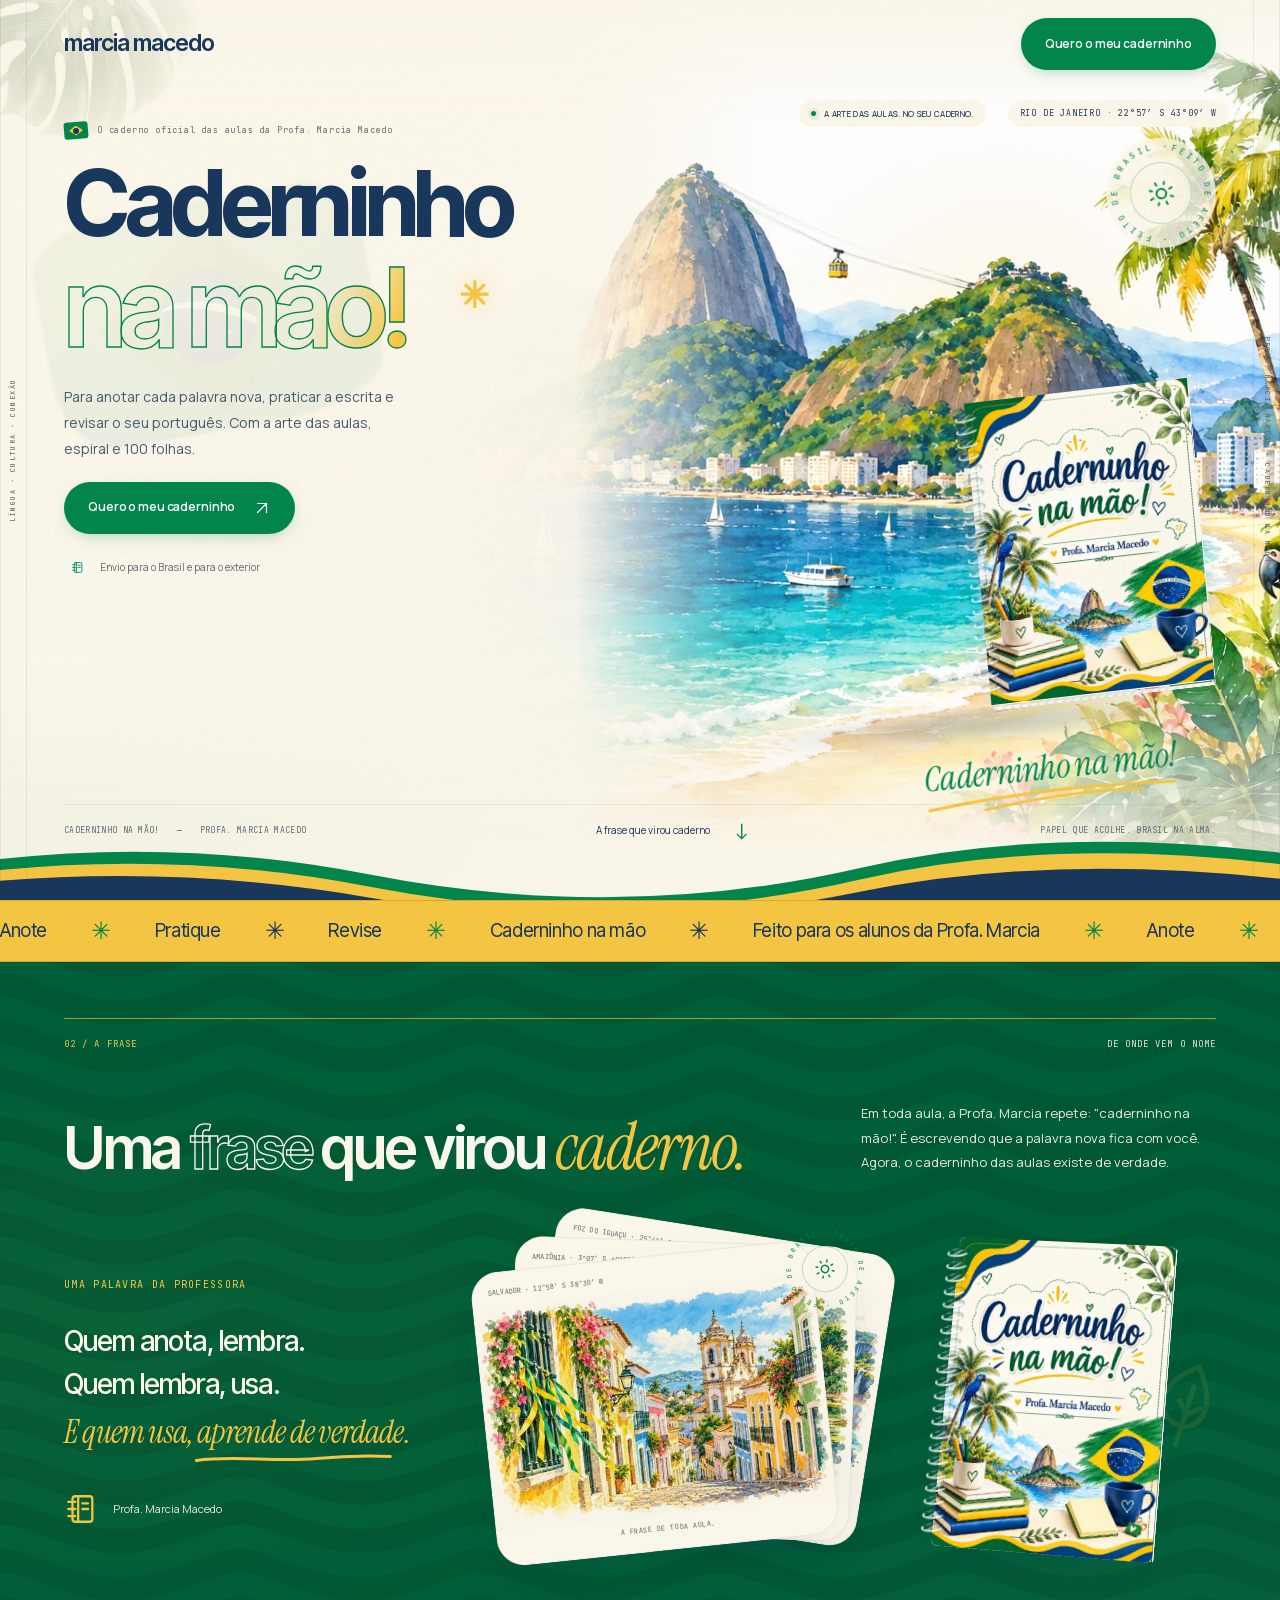
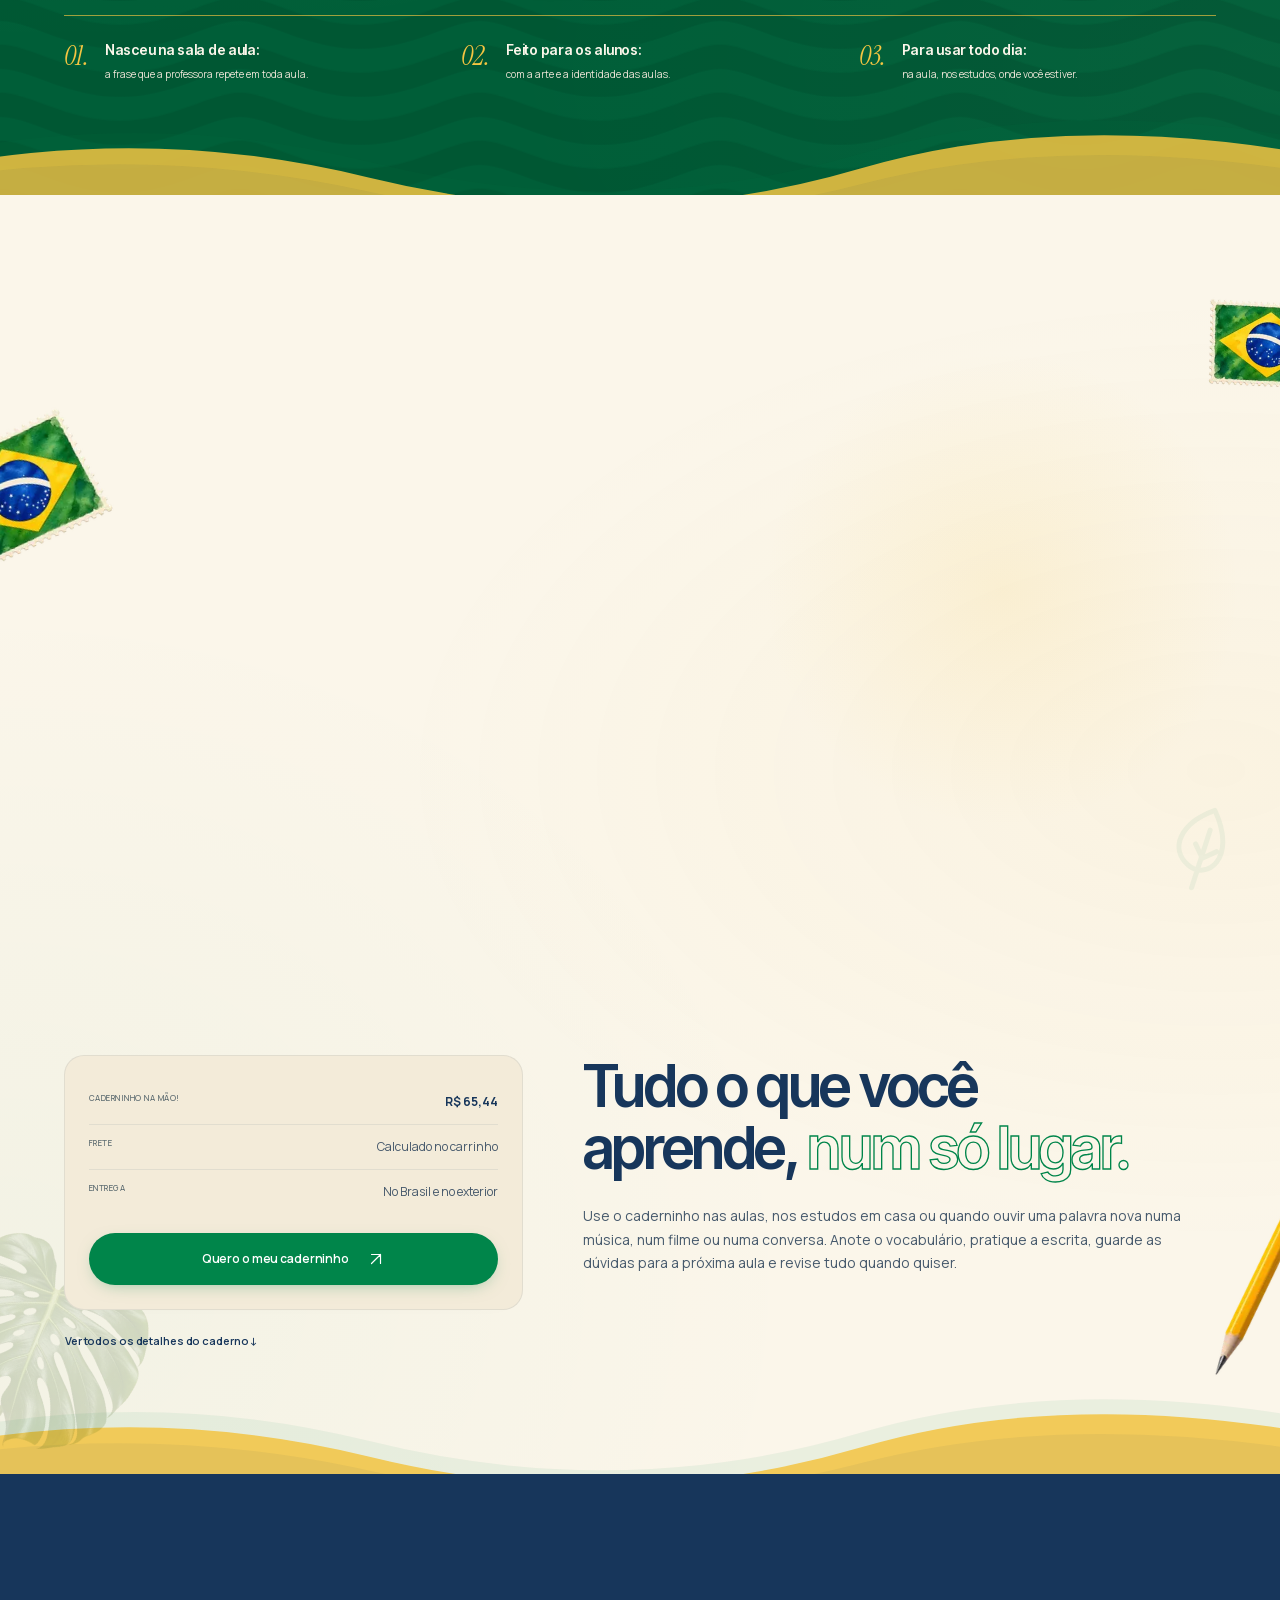
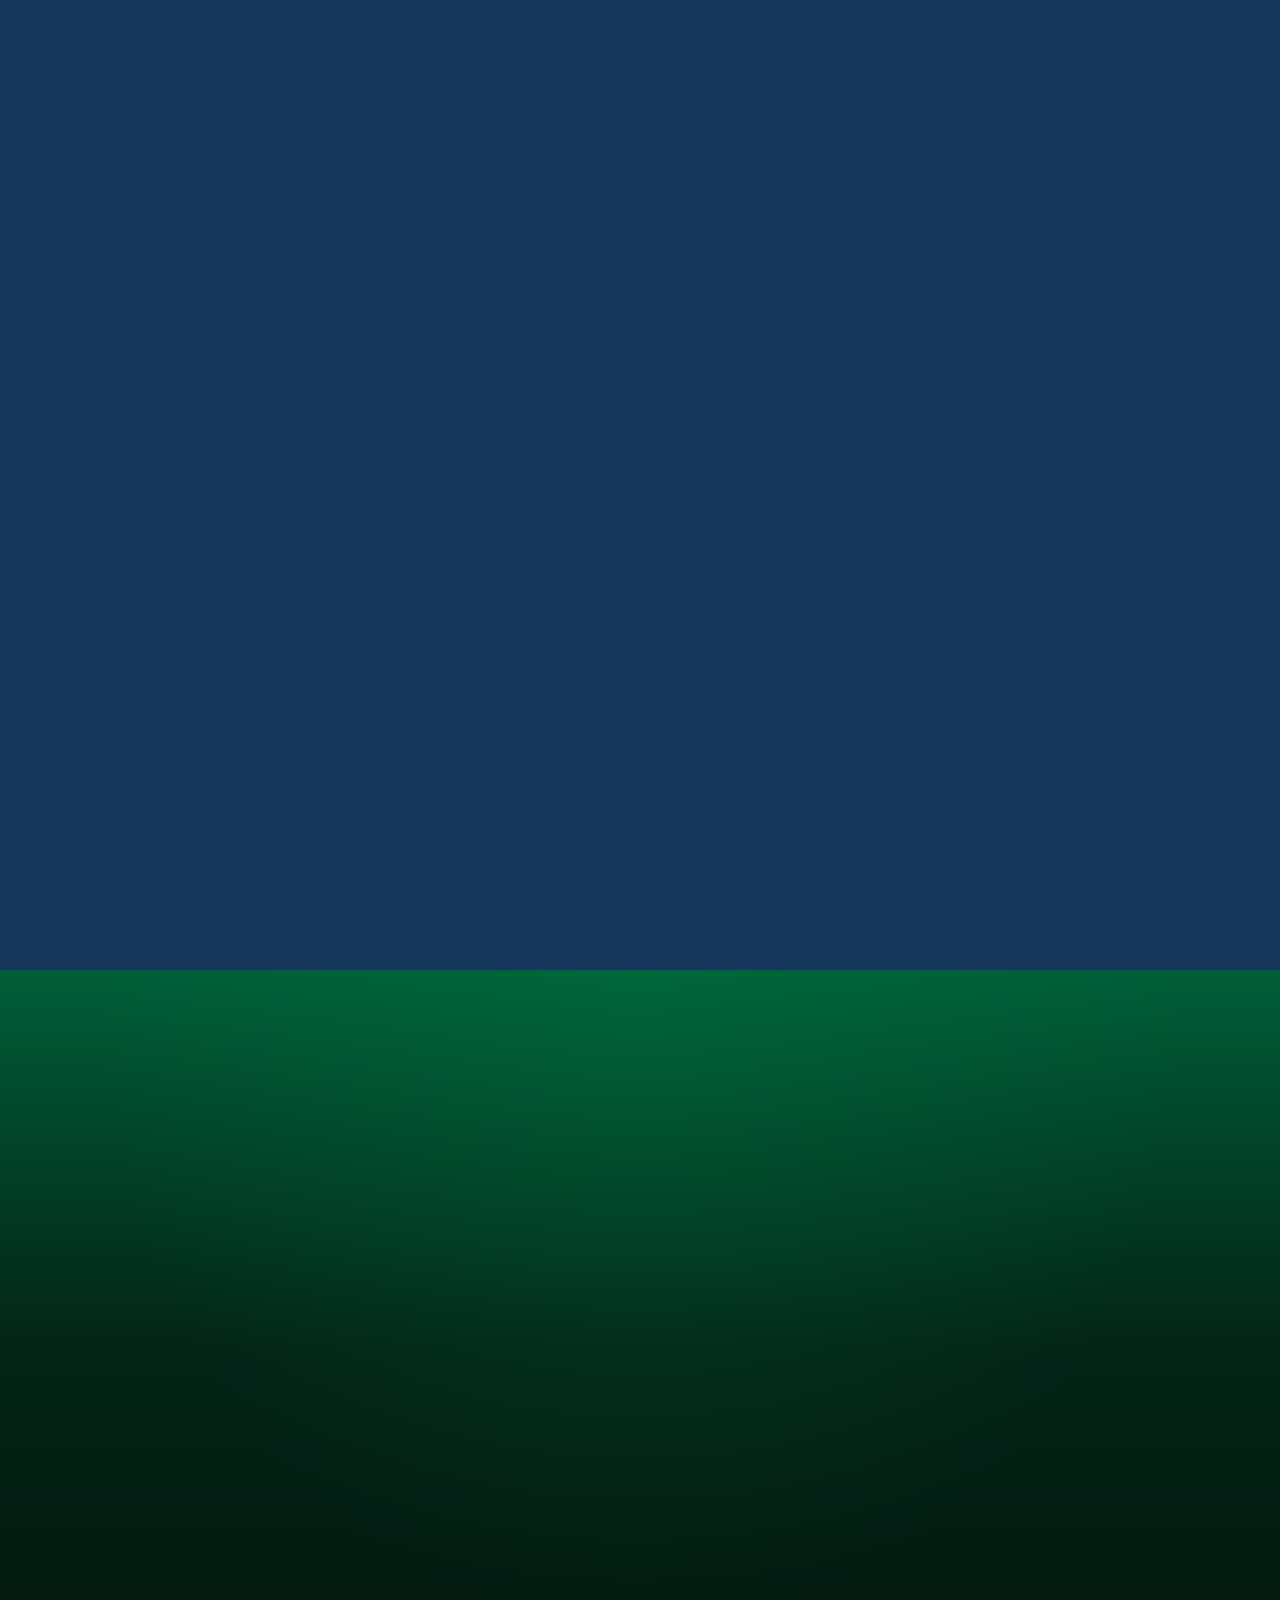
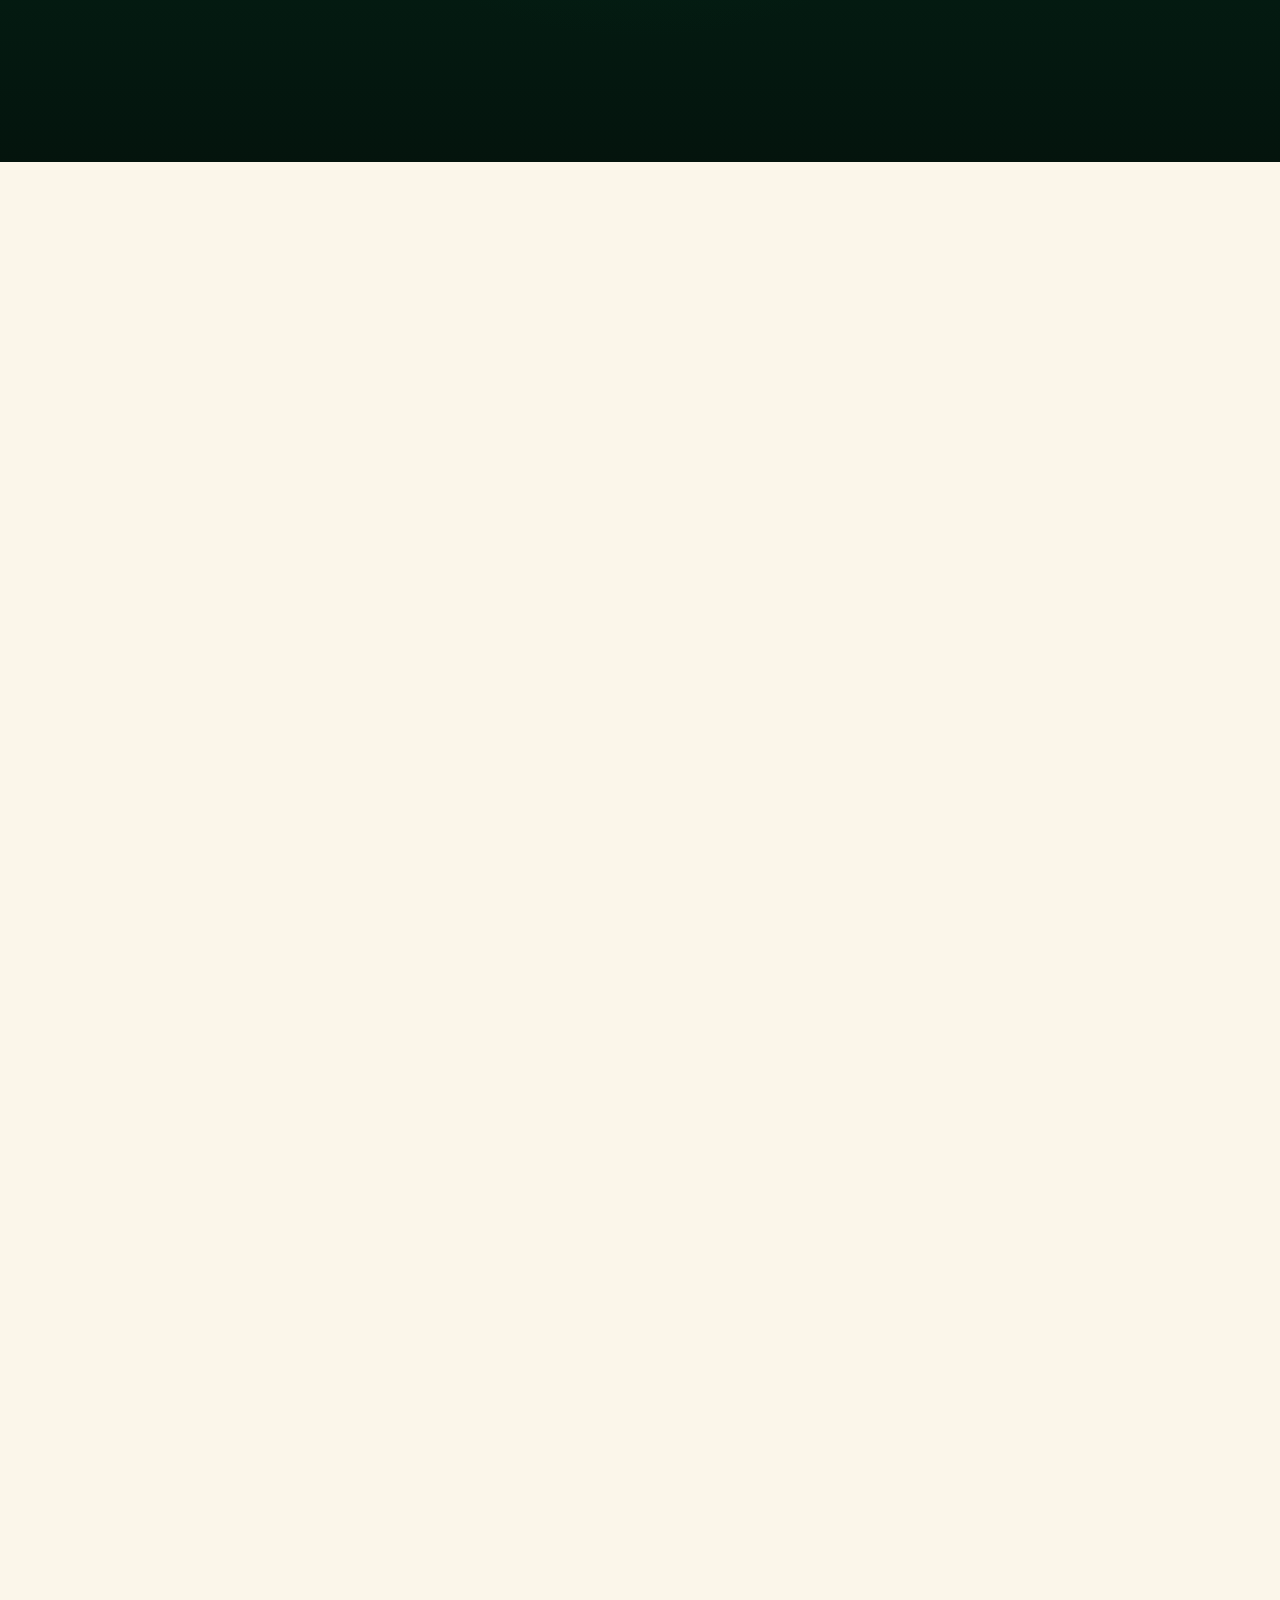
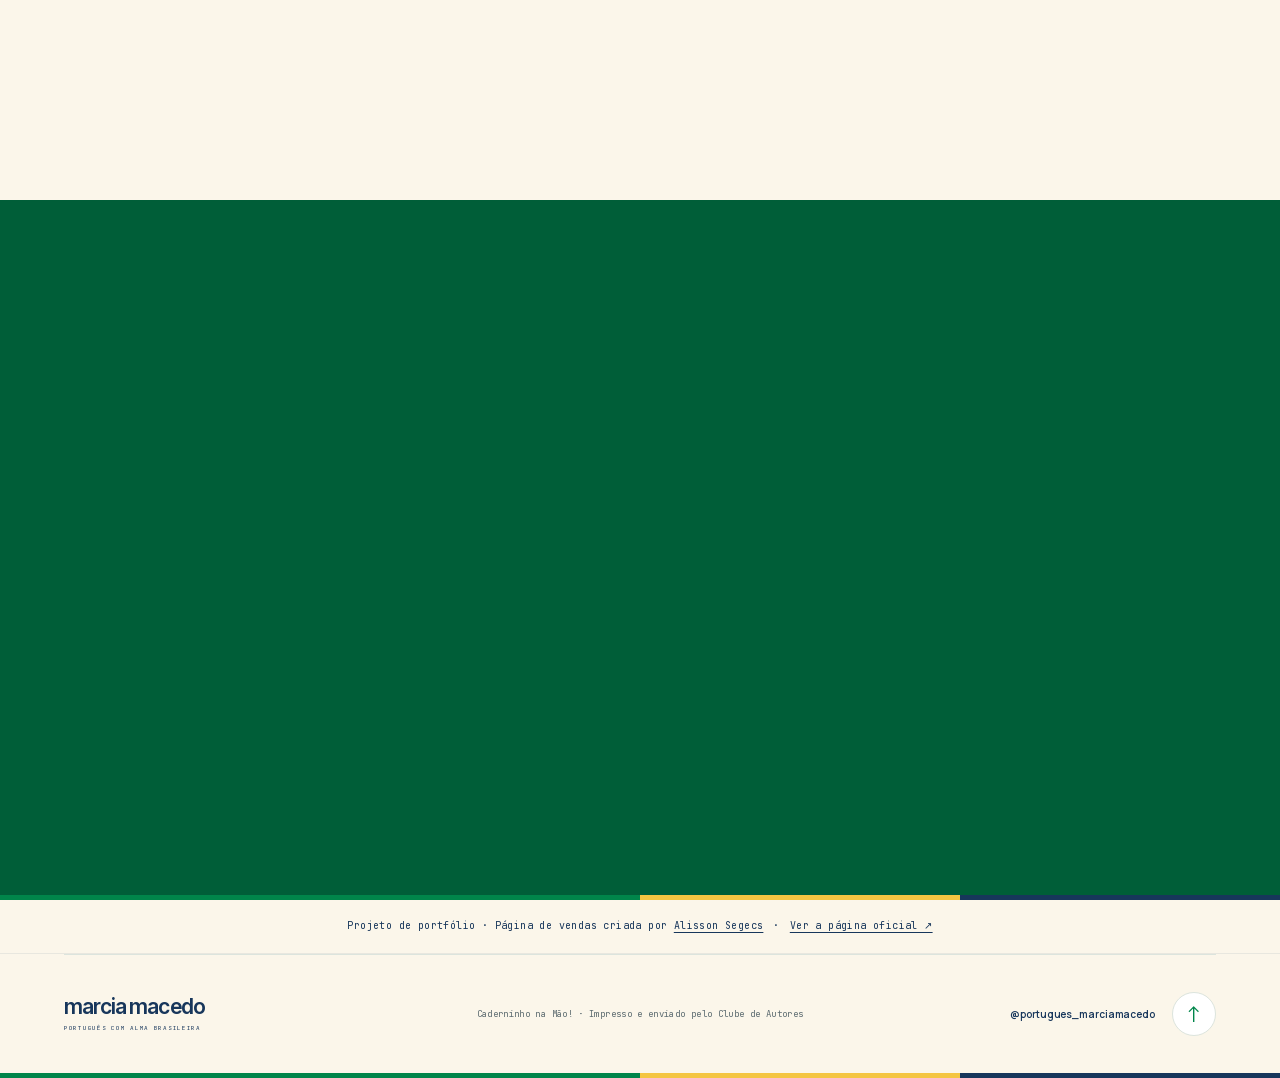
==== caderninho-marcia/index.html @ e6a37eb5 "Adiciona case Caderninho na Mão" ====
<!doctype html>
<html lang="pt-BR">
<head>
  <meta charset="utf-8">
  <meta name="viewport" content="width=device-width, initial-scale=1, viewport-fit=cover">
  <meta name="robots" content="noindex, nofollow">
  <!-- URL DE PRODUÇÃO: https://caderninho-marcia.vercel.app/
       Ao mudar para um domínio próprio, substitua esta URL em canonical, og:url, og:image e twitter:image abaixo. -->
  <meta name="theme-color" content="#00854A">
  <title>Caderninho na Mão! | Profa. Marcia Macedo</title>
  <meta name="description" content="O caderno das aulas da Profa. Marcia Macedo para quem está aprendendo português. A5, espiral, 200 páginas pautadas. Envio para o Brasil e para o exterior.">
  <link rel="canonical" href="https://caderninho-marcia.vercel.app/">
  <meta property="og:type" content="website">
  <meta property="og:locale" content="pt_BR">
  <meta property="og:site_name" content="Profa. Marcia Macedo">
  <meta property="og:url" content="https://alissonsegecs.com.br/caderninho-marcia/">
  <meta property="og:title" content="Caderninho na Mão! | Profa. Marcia Macedo">
  <meta property="og:description" content="O caderno das aulas da Profa. Marcia Macedo para quem está aprendendo português. A5, espiral, 200 páginas pautadas. Envio para o Brasil e para o exterior.">
  <meta property="og:image" content="https://alissonsegecs.com.br/caderninho-marcia/assets/images/og-image.jpg">
  <meta property="og:image:type" content="image/jpeg">
  <meta property="og:image:width" content="1200">
  <meta property="og:image:height" content="630">
  <meta property="og:image:alt" content="Capa do Caderninho na Mão!, da Profa. Marcia Macedo, ao lado do título em verde e azul sobre fundo creme.">
  <meta name="twitter:card" content="summary_large_image">
  <meta name="twitter:title" content="Caderninho na Mão! | Profa. Marcia Macedo">
  <meta name="twitter:description" content="O caderno das aulas da Profa. Marcia Macedo para quem está aprendendo português. A5, espiral, 200 páginas pautadas. Envio para o Brasil e para o exterior.">
  <meta name="twitter:image" content="https://alissonsegecs.com.br/caderninho-marcia/assets/images/og-image.jpg">
  <meta name="twitter:image:alt" content="Capa do Caderninho na Mão!, da Profa. Marcia Macedo, ao lado do título em verde e azul sobre fundo creme.">
  <link rel="icon" href="/caderninho-marcia/favicon.ico" sizes="32x32">
  <link rel="icon" type="image/svg+xml" href="/caderninho-marcia/favicon.svg">
  <link rel="apple-touch-icon" href="/caderninho-marcia/apple-touch-icon.png">
  <link rel="preload" href="/caderninho-marcia/assets/fonts/inter-tight-latin.woff2" as="font" type="font/woff2" crossorigin>
  <link rel="preload" href="/caderninho-marcia/assets/fonts/manrope-latin.woff2" as="font" type="font/woff2" crossorigin>
  <link rel="preload" as="image" type="image/webp" fetchpriority="high" imagesrcset="/caderninho-marcia/assets/images/brasil-aquarela-640.webp 640w, /caderninho-marcia/assets/images/brasil-aquarela-1024.webp 1024w, /caderninho-marcia/assets/images/brasil-aquarela-1536.webp 1536w" imagesizes="100vw">
  <link rel="preload" as="image" type="image/webp" imagesrcset="/caderninho-marcia/assets/images/capa-400.webp 400w, /caderninho-marcia/assets/images/capa-700.webp 700w, /caderninho-marcia/assets/images/capa-1054.webp 1054w" imagesizes="(max-width: 720px) 60vw, 420px">
  <link rel="stylesheet" href="/caderninho-marcia/assets/design_system.css">
  <link rel="stylesheet" href="/caderninho-marcia/assets/pagina.css">
  <script src="/caderninho-marcia/assets/design_system.js" defer></script>
  <script src="/caderninho-marcia/assets/pagina.js" defer></script>
</head>
<body class="sales-page">
  <a class="skip-link" href="#conteudo">Pular para o conteúdo</a>

  <header class="site-chrome">
    <div class="nav">
      <div class="container nav-inner">
        <a class="brand" href="#inicio" aria-label="Profa. Marcia Macedo — início">
          <span>marcia macedo</span>
        </a>
        <a class="btn btn-primary magnetic purchase-button" href="#como-comprar" rel="noopener noreferrer" data-compra>
          Quero o meu caderninho
        </a>
      </div>
    </div>
  </header>

  <main id="conteudo">
    <!-- As demais seções serão preenchidas nas próximas etapas. -->
    <section class="hero section section-cream" id="inicio" aria-labelledby="inicio-titulo">
      <div class="hero-backdrop" aria-hidden="true">
        <picture><source type="image/webp" srcset="/caderninho-marcia/assets/images/brasil-aquarela-640.webp 640w, /caderninho-marcia/assets/images/brasil-aquarela-1024.webp 1024w, /caderninho-marcia/assets/images/brasil-aquarela-1536.webp 1536w" sizes="100vw"><img class="landscape hero-landscape" src="/caderninho-marcia/assets/images/brasil-aquarela.png" width="1536" height="1024" alt="" fetchpriority="high" decoding="async"></picture>
        <picture><source type="image/webp" srcset="/caderninho-marcia/assets/images/brasil-aquarela-640.webp 640w, /caderninho-marcia/assets/images/brasil-aquarela-1024.webp 1024w, /caderninho-marcia/assets/images/brasil-aquarela-1536.webp 1536w" sizes="100vw"><img class="landscape hero-landscape hero-landscape-vivid" src="/caderninho-marcia/assets/images/brasil-aquarela.png" width="1536" height="1024" alt="" decoding="async"></picture>
      </div>
      <div class="hero-glow bloom" data-ds-bloom aria-hidden="true"></div>
      <picture><source type="image/webp" srcset="/caderninho-marcia/assets/images/folha-360.webp 360w, /caderninho-marcia/assets/images/folha-700.webp 700w" sizes="340px"><img class="hero-tropical hero-tropical-top" src="/caderninho-marcia/assets/images/folha.png" alt="" aria-hidden="true" decoding="async"></picture>
      <picture><source type="image/webp" srcset="/caderninho-marcia/assets/images/folha-360.webp 360w, /caderninho-marcia/assets/images/folha-700.webp 700w" sizes="340px"><img class="hero-tropical hero-tropical-bottom" src="/caderninho-marcia/assets/images/folha.png" alt="" aria-hidden="true" decoding="async"></picture>
      <div class="side-rail left" aria-hidden="true"><span class="rail-text">LÍNGUA · CULTURA · CONEXÃO</span></div>
      <div class="side-rail right" aria-hidden="true"><span class="rail-text">PROFA. MARCIA MACEDO · CADERNINHO NA MÃO!</span></div>
      <div class="container hero-grid">
        <div class="hero-copy">
          <div class="flag-art hero-flag" aria-hidden="true">
            <div class="flag-wash flag-green"></div><div class="flag-wash flag-gold"></div>
            <div class="flag-orb"><span class="flag-sky"></span><i>✦</i><i>✦</i><i>✦</i></div>
          </div>
          <div class="hero-discord-pill" data-reveal><span class="mini-flag" aria-hidden="true"><i></i></span>O caderno oficial das aulas da Profa. Marcia Macedo</div>
          <h1 class="display" id="inicio-titulo" data-reveal>Caderninho<br><span class="lettering-transparent">na mão!</span><span class="dot" aria-hidden="true">✳</span></h1>
          <p class="lead" data-reveal>Para anotar cada palavra nova, praticar a escrita e revisar o seu português. Com a arte das aulas, espiral e 100 folhas.</p>
          <div class="hero-actions" data-reveal>
            <a class="btn btn-primary magnetic" href="#como-comprar" rel="noopener noreferrer" data-compra>Quero o meu caderninho<span class="arrow"><svg class="icon"><use href="#i-arrow-up"/></svg></span></a>
          </div>
          <div class="hero-foot hero-purchase-note" data-reveal><span class="tiny-icon"><svg class="icon"><use href="#i-book"/></svg></span><span>Envio para o Brasil e para o exterior</span></div>
        </div>
      </div>
      <figure class="hero-art" data-reveal="scale" aria-label="O caderninho diante da paisagem em aquarela do Pão de Açúcar, com o bondinho visível.">
        <div class="caderno-3d hero-book" id="caderno-hero" data-caderno data-caderno-loop role="img" aria-label="Caderninho na Mão! em 3D: capa ilustrada, miolo original, espiral transparente e 100 folhas, diante da praia do Rio.">
          <img class="caderno-fallback" src="/caderninho-marcia/assets/images/capa.jpg" width="1054" height="1493" alt="" decoding="async">
        </div>
        <figcaption class="annot coord badge badge-white">RIO DE JANEIRO · 22°57′ S 43°09′ W</figcaption>
        <div class="postmark" aria-hidden="true"><svg viewBox="0 0 120 120"><defs><path id="inicio-stamp-ring" d="M60 12a48 48 0 1 1-.1 0"/></defs><text><textPath href="#inicio-stamp-ring" textLength="298">FEITO DE AFETO · FEITO DE BRASIL · </textPath></text></svg><span><svg class="icon"><use href="#i-sun"/></svg></span></div>
        <span class="handwritten">Caderninho na mão!<svg viewBox="0 0 260 18" aria-hidden="true"><path d="M3 10Q120-3 255 6M60 15Q150 4 222 10"/></svg></span>
        <span class="art-caption badge badge-white"><span class="pulse"></span> A ARTE DAS AULAS. NO SEU CADERNO.</span>
      </figure>
      <div class="container hero-bottom" data-reveal><span class="meta">CADERNINHO NA MÃO! <span>—</span> PROFA. MARCIA MACEDO</span><a href="#a-frase" class="scroll-cue">A frase que virou caderno <span>↓</span></a><span class="meta">PAPEL QUE ACOLHE. BRASIL NA ALMA.</span></div>
    </section>

    <div class="wire" aria-label="Anote, pratique, revise. Caderninho na mão. Feito para os alunos da Profa. Marcia."><div class="wire-track"><span>Anote <i>✳</i> Pratique <i>✳</i> Revise <i>✳</i> Caderninho na mão <i>✳</i> Feito para os alunos da Profa. Marcia <i>✳</i></span><span aria-hidden="true">Anote <i>✳</i> Pratique <i>✳</i> Revise <i>✳</i> Caderninho na mão <i>✳</i> Feito para os alunos da Profa. Marcia <i>✳</i></span></div></div>

    <section class="section ds-group section-dark section-forest" id="a-frase" aria-labelledby="a-frase-titulo">
      <div class="frase-ondas" aria-hidden="true"></div>
      <div class="container">
        <div class="sec-rule" data-reveal><span>02 / A FRASE</span><span>DE ONDE VEM O NOME</span></div>
        <div class="section-heading" data-reveal>
          <h2 id="a-frase-titulo">Uma <span class="frase-palavra"><span class="lettering-transparent">frase</span><span class="frase-preenchimento" aria-hidden="true"><span>frase</span></span></span> que virou <em>caderno.</em></h2>
          <p>Em toda aula, a Profa. Marcia repete: "caderninho na mão!". É escrevendo que a palavra nova fica com você. Agora, o caderninho das aulas existe de verdade.</p>
        </div>
        <div class="identity-grid">
          <article class="identity-manifesto scroll-reveal" data-reveal>
            <span class="label">UMA PALAVRA DA PROFESSORA</span>
            <p><span class="frase-linha">Quem anota, lembra.</span><span class="frase-linha">Quem lembra, usa.</span><em class="frase-linha">E quem usa, <span class="frase-destaque">aprende de verdade.<svg class="frase-traco" viewBox="0 0 200 14" preserveAspectRatio="none" aria-hidden="true" focusable="false"><path d="M3 9.5C38 4 74 11.5 112 7.5S174 5 197 6.5" pathLength="1"/></svg></span></em></p>
            <div class="manifesto-foot"><svg class="icon"><use href="#i-book"/></svg><span>Profa. Marcia Macedo</span></div>
          </article>
          <figure class="postais" data-reveal="scale" data-postais aria-label="Três postais do Brasil: Salvador, Amazônia e Foz do Iguaçu. Toque em um postal para trazê-lo para a frente.">
            <div class="postais-pilha">
              <button type="button" class="postal" data-postal aria-label="Postal de Salvador: aquarela do Pelourinho, com casarões coloridos e fitas do Senhor do Bonfim. Trazer para a frente.">
                <span class="flag-art ds-window phrase-art postal-face">
                  <picture><source type="image/webp" srcset="/caderninho-marcia/assets/images/postal-salvador-480.webp 480w, /caderninho-marcia/assets/images/postal-salvador-800.webp 800w, /caderninho-marcia/assets/images/postal-salvador-1200.webp 1200w" sizes="(max-width: 720px) 50vw, 34vw"><img src="/caderninho-marcia/assets/images/postal-salvador.jpg" width="1536" height="1024" alt="Aquarela do Pelourinho, em Salvador, com casarões coloridos e fitas do Senhor do Bonfim." loading="lazy" decoding="async"></picture>
                  <span class="annot coord phrase-coordinates">SALVADOR · 12°58′ S 38°30′ W</span>
                  <span class="window-caption">A FRASE DE TODA AULA.</span>
                </span>
              </button>
              <button type="button" class="postal" data-postal aria-label="Postal da Amazônia: aquarela de um rio com vitórias-régias e um tucano na floresta. Trazer para a frente.">
                <span class="flag-art ds-window phrase-art postal-face">
                  <picture><source type="image/webp" srcset="/caderninho-marcia/assets/images/postal-amazonia-480.webp 480w, /caderninho-marcia/assets/images/postal-amazonia-800.webp 800w, /caderninho-marcia/assets/images/postal-amazonia-1200.webp 1200w" sizes="(max-width: 720px) 50vw, 34vw"><img src="/caderninho-marcia/assets/images/postal-amazonia.jpg" width="1536" height="1024" alt="Aquarela da Amazônia, com vitórias-régias no rio e um tucano na floresta." loading="lazy" decoding="async"></picture>
                  <span class="annot coord phrase-coordinates">AMAZÔNIA · 3°07′ S 60°01′ W</span>
                  <span class="window-caption">A FRASE DE TODA AULA.</span>
                </span>
              </button>
              <button type="button" class="postal" data-postal aria-label="Postal de Foz do Iguaçu: aquarela das cataratas com arco-íris e um quati. Trazer para a frente.">
                <span class="flag-art ds-window phrase-art postal-face">
                  <picture><source type="image/webp" srcset="/caderninho-marcia/assets/images/postal-iguacu-480.webp 480w, /caderninho-marcia/assets/images/postal-iguacu-800.webp 800w, /caderninho-marcia/assets/images/postal-iguacu-1200.webp 1200w" sizes="(max-width: 720px) 50vw, 34vw"><img src="/caderninho-marcia/assets/images/postal-iguacu.jpg" width="1536" height="1024" alt="Aquarela das Cataratas do Iguaçu, com arco-íris e um quati na pedra." loading="lazy" decoding="async"></picture>
                  <span class="annot coord phrase-coordinates">FOZ DO IGUAÇU · 25°41′ S 54°26′ W</span>
                  <span class="window-caption">A FRASE DE TODA AULA.</span>
                </span>
              </button>
            </div>
            <div class="postmark" aria-hidden="true">
              <svg viewBox="0 0 120 120"><defs><path id="a-frase-stamp-ring" d="M60 12a48 48 0 1 1-.1 0"/></defs><text><textPath href="#a-frase-stamp-ring" textLength="298">FEITO DE AFETO · FEITO DE BRASIL · </textPath></text></svg>
              <span><svg class="icon"><use href="#i-sun"/></svg></span>
            </div>
          </figure>
          <div class="caderno-3d frase-book" id="caderno-frase" data-caderno data-caderno-closed data-caderno-hover data-reveal role="img" aria-label="Capa inteira do Caderninho na mão!, da Profa. Marcia Macedo, com arte brasileira em verde, amarelo e azul.">
            <img class="caderno-fallback" src="/caderninho-marcia/assets/images/capa.jpg" width="1054" height="1493" alt="" loading="lazy" decoding="async">
          </div>
        </div>
        <div class="principles" data-reveal>
          <div><b>01.</b><span><strong>Nasceu na sala de aula:</strong> a frase que a professora repete em toda aula.</span></div>
          <div><b>02.</b><span><strong>Feito para os alunos:</strong> com a arte e a identidade das aulas.</span></div>
          <div><b>03.</b><span><strong>Para usar todo dia:</strong> na aula, nos estudos, onde você estiver.</span></div>
        </div>
      </div>
    </section>

    <section class="section ds-group section-cream vitrine" id="para-que" aria-labelledby="para-que-titulo">
      <div class="hero-glow bloom" data-ds-bloom aria-hidden="true"></div>
      <div class="vitrine-decor" aria-hidden="true">
        <div class="vitrine-object vitrine-postal" data-vitrine-object data-depth=".035"><picture><source type="image/webp" srcset="/caderninho-marcia/assets/images/selo-240.webp 240w, /caderninho-marcia/assets/images/selo-480.webp 480w" sizes="240px"><img src="/caderninho-marcia/assets/images/selo.png" width="1536" height="1024" alt="" loading="lazy" decoding="async"></picture></div>
        <div class="vitrine-object vitrine-selo" data-vitrine-object data-depth="-.025"><picture><source type="image/webp" srcset="/caderninho-marcia/assets/images/selo-240.webp 240w, /caderninho-marcia/assets/images/selo-480.webp 480w" sizes="240px"><img src="/caderninho-marcia/assets/images/selo.png" width="1536" height="1024" alt="" loading="lazy" decoding="async"></picture></div>
        <div class="vitrine-object vitrine-folha" data-vitrine-object data-depth=".025"><picture><source type="image/webp" srcset="/caderninho-marcia/assets/images/folha-360.webp 360w, /caderninho-marcia/assets/images/folha-700.webp 700w" sizes="340px"><img src="/caderninho-marcia/assets/images/folha.png" width="1312" height="1199" alt="" loading="lazy" decoding="async"></picture></div>
        <div class="vitrine-object vitrine-lapis" data-vitrine-object data-depth="-.035"><picture><source type="image/webp" srcset="/caderninho-marcia/assets/images/lapis-240.webp 240w, /caderninho-marcia/assets/images/lapis-480.webp 480w" sizes="230px"><img src="/caderninho-marcia/assets/images/lapis.png" width="1292" height="1218" alt="" loading="lazy" decoding="async"></picture></div>
      </div>
      <div class="container">
        <div class="sec-rule" data-reveal><span>03 / O CADERNO POR DENTRO</span><span>UM CADERNO, MUITOS USOS</span></div>
        <div class="ds-grid2 vitrine-grid">
          <span class="vitrine-photo-sombra" aria-hidden="true"></span>
          <figure class="ds-window vitrine-photo" data-reveal="scale"><picture><source type="image/webp" srcset="/caderninho-marcia/assets/images/mao-caderno-480.webp 480w, /caderninho-marcia/assets/images/mao-caderno-800.webp 800w, /caderninho-marcia/assets/images/mao-caderno-1254.webp 1254w" sizes="(max-width: 720px) 100vw, 45vw"><img src="/caderninho-marcia/assets/images/mao-caderno.jpg" width="1254" height="1254" alt="Uma mão segura o Caderninho na Mão!, com capa ilustrada e espiral, diante da paisagem do Rio." loading="lazy" decoding="async"></picture></figure>

          <div class="notes-carousel" data-notes-carousel data-reveal aria-roledescription="carrossel" role="region" aria-label="Exemplos de anotações no caderninho">
            <p class="sr-only" id="notas-ajuda">Use as setas anterior e próxima, as setas do teclado ou arraste a página para explorar as anotações.</p>
            <div class="notes-viewport" id="paginas-anotadas" tabindex="0" aria-describedby="notas-ajuda">
              <div class="notes-track">
                <article class="notes-slide is-current" data-note-slide data-note-label="VOCABULÁRIO" role="group" aria-roledescription="slide" aria-label="1 de 5 · Vocabulário" aria-hidden="false">
                  <div class="note-paper">
                    <picture><source type="image/webp" srcset="/caderninho-marcia/assets/images/miolo-400.webp 400w, /caderninho-marcia/assets/images/miolo-760.webp 760w, /caderninho-marcia/assets/images/miolo-1200.webp 1200w" sizes="(max-width: 720px) 90vw, 400px"><img src="/caderninho-marcia/assets/images/miolo.png" width="1748" height="2480" alt="" loading="lazy" decoding="async" draggable="false"></picture>
                    <span class="badge badge-white note-label">VOCABULÁRIO</span>
                    <div class="note-writing"><p class="note-term">saudade <span class="note-pronunciation">· /sawˈda.dʒi/ · substantivo</span></p><p>A falta que a gente sente de alguém, de um lugar ou de um momento.</p><p>"Que saudade das nossas aulas!"</p></div>
                  </div>
                </article>
                <article class="notes-slide" data-note-slide data-note-label="VOCABULÁRIO" role="group" aria-roledescription="slide" aria-label="2 de 5 · Vocabulário" aria-hidden="true" inert>
                  <div class="note-paper">
                    <picture><source type="image/webp" srcset="/caderninho-marcia/assets/images/miolo-400.webp 400w, /caderninho-marcia/assets/images/miolo-760.webp 760w, /caderninho-marcia/assets/images/miolo-1200.webp 1200w" sizes="(max-width: 720px) 90vw, 400px"><img src="/caderninho-marcia/assets/images/miolo.png" width="1748" height="2480" alt="" loading="lazy" decoding="async" draggable="false"></picture>
                    <span class="badge badge-white note-label">VOCABULÁRIO</span>
                    <div class="note-writing"><p class="note-term">cafuné <span class="note-pronunciation">· /ka.fuˈnɛ/ · substantivo</span></p><p>Carinho que a gente faz passando a mão, de leve, nos cabelos de alguém.</p><p>"Tem palavras que parecem um abraço."</p></div>
                  </div>
                </article>
                <article class="notes-slide" data-note-slide data-note-label="ESCRITA" role="group" aria-roledescription="slide" aria-label="3 de 5 · Escrita" aria-hidden="true" inert>
                  <div class="note-paper">
                    <picture><source type="image/webp" srcset="/caderninho-marcia/assets/images/miolo-400.webp 400w, /caderninho-marcia/assets/images/miolo-760.webp 760w, /caderninho-marcia/assets/images/miolo-1200.webp 1200w" sizes="(max-width: 720px) 90vw, 400px"><img src="/caderninho-marcia/assets/images/miolo.png" width="1748" height="2480" alt="" loading="lazy" decoding="async" draggable="false"></picture>
                    <span class="badge badge-white note-label">ESCRITA</span>
                    <div class="note-writing"><p>Eu moro em Buenos Aires.</p><p>Eu gosto de café com leite.</p><p>Amanhã eu vou à praia com meus amigos.</p></div>
                  </div>
                </article>
                <article class="notes-slide" data-note-slide data-note-label="DÚVIDAS" role="group" aria-roledescription="slide" aria-label="4 de 5 · Dúvidas" aria-hidden="true" inert>
                  <div class="note-paper">
                    <picture><source type="image/webp" srcset="/caderninho-marcia/assets/images/miolo-400.webp 400w, /caderninho-marcia/assets/images/miolo-760.webp 760w, /caderninho-marcia/assets/images/miolo-1200.webp 1200w" sizes="(max-width: 720px) 90vw, 400px"><img src="/caderninho-marcia/assets/images/miolo.png" width="1748" height="2480" alt="" loading="lazy" decoding="async" draggable="false"></picture>
                    <span class="badge badge-white note-label">DÚVIDAS</span>
                    <div class="note-writing"><p class="note-term">Perguntar na aula:</p><p>Qual a diferença entre "por" e "para"?</p><p>Quando eu uso "a gente" no lugar de "nós"?</p></div>
                  </div>
                </article>
                <article class="notes-slide" data-note-slide data-note-label="REVISÃO" role="group" aria-roledescription="slide" aria-label="5 de 5 · Revisão" aria-hidden="true" inert>
                  <div class="note-paper">
                    <picture><source type="image/webp" srcset="/caderninho-marcia/assets/images/miolo-400.webp 400w, /caderninho-marcia/assets/images/miolo-760.webp 760w, /caderninho-marcia/assets/images/miolo-1200.webp 1200w" sizes="(max-width: 720px) 90vw, 400px"><img src="/caderninho-marcia/assets/images/miolo.png" width="1748" height="2480" alt="" loading="lazy" decoding="async" draggable="false"></picture>
                    <span class="badge badge-white note-label">REVISÃO</span>
                    <div class="note-writing"><p>Palavras da semana: saudade, cafuné, cheiro, abraço, sobremesa.</p><p class="note-term">Já sei usar 4 de 5! ✓</p></div>
                  </div>
                </article>
              </div>
            </div>
            <div class="notes-controls" data-notes-controls hidden>
              <span class="label">UM POUCO DE CADA AULA</span>
              <span class="meta notes-position" aria-live="polite" aria-atomic="true"><span data-note-position>01 / 05</span><span class="sr-only" data-note-announcement> · VOCABULÁRIO</span><span class="notes-progress" data-note-progress aria-hidden="true"><i></i></span></span>
              <button class="icon-btn notes-autoplay" type="button" data-note-autoplay aria-controls="paginas-anotadas" aria-label="Pausar a troca automática das páginas" hidden><svg class="icon notes-icon-pause" viewBox="0 0 24 24"><path d="M9 6v12M15 6v12"/></svg><svg class="icon notes-icon-play"><use href="#i-play"/></svg></button>
              <button class="icon-btn magnetic notes-prev" type="button" data-note-prev aria-controls="paginas-anotadas" aria-label="Página anterior"><svg class="icon"><use href="#i-arrow"/></svg></button>
              <button class="icon-btn magnetic" type="button" data-note-next aria-controls="paginas-anotadas" aria-label="Próxima página"><svg class="icon"><use href="#i-arrow"/></svg></button>
            </div>
          </div>

          <div class="vitrine-copy" data-reveal>
            <h2 id="para-que-titulo">Tudo o que você aprende, <span class="lettering-transparent">num só lugar.</span></h2>
            <p class="body-sm">Use o caderninho nas aulas, nos estudos em casa ou quando ouvir uma palavra nova numa música, num filme ou numa conversa. Anote o vocabulário, pratique a escrita, guarde as dúvidas para a próxima aula e revise tudo quando quiser.</p>
          </div>

          <div class="vitrine-offer" data-reveal>
            <div class="ds-sheet vitrine-purchase">
              <table class="vitrine-prices"><caption class="sr-only">Preço e informações de compra do caderninho</caption><tbody>
                <tr><th scope="row">Caderninho na Mão!</th><td data-preco></td></tr>
                <tr><th scope="row">Frete</th><td>Calculado no carrinho</td></tr>
                <tr><th scope="row">Entrega</th><td>No Brasil e no exterior</td></tr>
              </tbody></table>
              <a class="btn btn-primary magnetic" href="#como-comprar" rel="noopener noreferrer" data-compra>Quero o meu caderninho <span class="arrow"><svg class="icon"><use href="#i-arrow-up"/></svg></span></a>
            </div>
            <a class="btn btn-text" href="#detalhes">Ver todos os detalhes do caderno ↓</a>
          </div>
        </div>
      </div>
    </section>

    <section class="section ds-group section-dark section-navy" id="detalhes" aria-labelledby="detalhes-titulo">
      <div class="container">
        <div class="sec-rule" data-reveal><span>04 / DETALHES</span><span><span class="details-hint-desktop">PASSE O MOUSE PARA VER</span><span class="details-hint-touch">TOQUE PARA VER</span></span></div>
        <div class="section-heading" data-reveal><h2 id="detalhes-titulo">Feito com <em>carinho,</em><br>página por página.</h2></div>
        <div class="ds-grid2 details-grid" data-details>
          <div class="details-content">
            <ol class="details-list" aria-label="Diferenciais do caderninho" data-reveal>
              <li class="detail-item is-active" data-detail="01">
                <h3><button class="detail-trigger" id="detalhe-01" type="button" aria-expanded="true" aria-controls="detalhe-texto-01"><span class="detail-number meta">01</span><span class="detail-title">Tamanho A5</span><span class="detail-arrow" aria-hidden="true">↗</span></button></h3>
                <div class="detail-description" id="detalhe-texto-01" role="region" aria-labelledby="detalhe-01"><p>14,8 x 21 cm. Cabe na bolsa e na mochila.</p></div>
              </li>
              <li class="detail-item" data-detail="02">
                <h3><button class="detail-trigger" id="detalhe-02" type="button" aria-expanded="false" aria-controls="detalhe-texto-02"><span class="detail-number meta">02</span><span class="detail-title">Capa com a arte das aulas</span><span class="detail-arrow" aria-hidden="true">↗</span></button></h3>
                <div class="detail-description" id="detalhe-texto-02" role="region" aria-labelledby="detalhe-02"><p>Colorida, com acetato transparente que protege do dia a dia.</p></div>
              </li>
              <li class="detail-item" data-detail="03">
                <h3><button class="detail-trigger" id="detalhe-03" type="button" aria-expanded="false" aria-controls="detalhe-texto-03"><span class="detail-number meta">03</span><span class="detail-title">Espiral transparente</span><span class="detail-arrow" aria-hidden="true">↗</span></button></h3>
                <div class="detail-description" id="detalhe-texto-03" role="region" aria-labelledby="detalhe-03"><p>Abre totalmente plano, para escrever com conforto.</p></div>
              </li>
              <li class="detail-item" data-detail="04">
                <h3><button class="detail-trigger" id="detalhe-04" type="button" aria-expanded="false" aria-controls="detalhe-texto-04"><span class="detail-number meta">04</span><span class="detail-title">100 folhas pautadas</span><span class="detail-arrow" aria-hidden="true">↗</span></button></h3>
                <div class="detail-description" id="detalhe-texto-04" role="region" aria-labelledby="detalhe-04"><p>100 folhas (200 páginas) em papel offset 75 g.</p></div>
              </li>
              <li class="detail-item" data-detail="06">
                <h3><button class="detail-trigger" id="detalhe-06" type="button" aria-expanded="false" aria-controls="detalhe-texto-06"><span class="detail-number meta">05</span><span class="detail-title">Impresso para você</span><span class="detail-arrow" aria-hidden="true">↗</span></button></h3>
                <div class="detail-description" id="detalhe-texto-06" role="region" aria-labelledby="detalhe-06"><p>Feito sob encomenda em até 4 dias úteis, com nota fiscal. Entrega no Brasil e no exterior.</p></div>
              </li>
            </ol>
            <div class="details-purchase" data-reveal>
              <p class="body-lg"><strong data-preco></strong> <span class="caption">+ frete</span></p>
              <a class="btn btn-gold magnetic" href="#como-comprar" rel="noopener noreferrer" data-compra>Quero o meu caderninho <span class="arrow"><svg class="icon"><use href="#i-arrow-up"/></svg></span></a>
            </div>
          </div>
          <figure class="details-stage" data-active-detail="01" aria-label="Veja de perto cada detalhe do caderninho">
            <div class="hero-glow bloom" data-ds-bloom aria-hidden="true"></div>
            <div class="details-scene" data-reveal="scale">
              <div class="caderno-3d details-book" id="caderno-detalhes" data-caderno data-caderno-interactive data-caderno-feature="01" data-contracapa="/caderninho-marcia/assets/images/contra-capa.webp" role="img" aria-label="Caderninho na Mão! em 3D: Tamanho A5.">
                <img class="caderno-fallback" src="/caderninho-marcia/assets/images/capa.jpg" width="1054" height="1493" alt="" loading="lazy" decoding="async">
              </div>
              <div class="details-ruler" aria-hidden="true"><span class="meta">14,8 x 21 cm</span></div>
              <span class="details-active-number" aria-hidden="true">01</span>
            </div>
            <figcaption class="meta details-caption"><span class="pulse" aria-hidden="true"></span> <span data-detail-caption>Tamanho A5</span></figcaption>
          </figure>
        </div>
      </div>
    </section>

    <section class="section ds-group section-dark oferta" id="oferta" aria-labelledby="oferta-titulo" data-oferta>
      <div class="hero-glow bloom oferta-glow" data-ds-bloom aria-hidden="true"></div>
      <div class="oferta-glow-canto" aria-hidden="true"></div>
      <svg class="oferta-varal" viewBox="0 0 1440 100" preserveAspectRatio="xMidYMin slice" aria-hidden="true" focusable="false"><path class="varal-fio" d="M0 6.0 L40 12.3 L80 18.2 L120 23.8 L160 29.0 L200 33.8 L240 38.3 L280 42.4 L320 46.2 L360 49.6 L400 52.7 L440 55.3 L480 57.7 L520 59.6 L560 61.2 L600 62.5 L640 63.4 L680 63.9 L720 64.1 L760 63.9 L800 63.4 L840 62.5 L880 61.2 L920 59.6 L960 57.7 L1000 55.3 L1040 52.7 L1080 49.6 L1120 46.2 L1160 42.4 L1200 38.3 L1240 33.8 L1280 29.0 L1320 23.8 L1360 18.2 L1400 12.3 L1440 6.0"/><g transform="translate(33 11.2) rotate(12.1) scale(0.86)"><path class="bandeirinha b0" style="--i:0" d="M-14 0H14V30L0 21-14 30Z"/></g><g transform="translate(98 20.8) rotate(5.6) scale(0.94)"><path class="bandeirinha b1" style="--i:1" d="M-14 0H14V30L0 21-14 30Z"/></g><g transform="translate(164 29.4) rotate(7.4) scale(1.06)"><path class="bandeirinha b3" style="--i:2" d="M-14 0H14V30L0 21-14 30Z"/></g><g transform="translate(229 37.1) rotate(8.3) scale(0.95)"><path class="bandeirinha b0" style="--i:3" d="M-14 0H14V30L0 21-14 30Z"/></g><g transform="translate(295 43.8) rotate(5.8) scale(1.07)"><path class="bandeirinha b1" style="--i:4" d="M-14 0H14V30L0 21-14 30Z"/></g><g transform="translate(360 49.6) rotate(5.7) scale(1.05)"><path class="bandeirinha b3" style="--i:5" d="M-14 0H14V30L0 21-14 30Z"/></g><g transform="translate(425 54.4) rotate(1.7) scale(1.09)"><path class="bandeirinha b0" style="--i:6" d="M-14 0H14V30L0 21-14 30Z"/></g><g transform="translate(491 58.2) rotate(4.6) scale(0.96)"><path class="bandeirinha b1" style="--i:7" d="M-14 0H14V30L0 21-14 30Z"/></g><g transform="translate(556 61.1) rotate(-1.5) scale(1.06)"><path class="bandeirinha b3" style="--i:8" d="M-14 0H14V30L0 21-14 30Z"/></g><g transform="translate(622 63.0) rotate(1.0) scale(1.05)"><path class="bandeirinha b0" style="--i:9" d="M-14 0H14V30L0 21-14 30Z"/></g><g transform="translate(687 64.0) rotate(2.9) scale(1.12)"><path class="bandeirinha b1" style="--i:10" d="M-14 0H14V30L0 21-14 30Z"/></g><g transform="translate(753 64.0) rotate(-0.3) scale(0.89)"><path class="bandeirinha b3" style="--i:11" d="M-14 0H14V30L0 21-14 30Z"/></g><g transform="translate(818 63.0) rotate(0.2) scale(1.12)"><path class="bandeirinha b0" style="--i:12" d="M-14 0H14V30L0 21-14 30Z"/></g><g transform="translate(884 61.1) rotate(-1.5) scale(1.04)"><path class="bandeirinha b1" style="--i:13" d="M-14 0H14V30L0 21-14 30Z"/></g><g transform="translate(949 58.2) rotate(0.3) scale(1.12)"><path class="bandeirinha b3" style="--i:14" d="M-14 0H14V30L0 21-14 30Z"/></g><g transform="translate(1015 54.4) rotate(-5.1) scale(0.96)"><path class="bandeirinha b0" style="--i:15" d="M-14 0H14V30L0 21-14 30Z"/></g><g transform="translate(1080 49.6) rotate(-6.0) scale(1.09)"><path class="bandeirinha b1" style="--i:16" d="M-14 0H14V30L0 21-14 30Z"/></g><g transform="translate(1145 43.8) rotate(-7.1) scale(0.90)"><path class="bandeirinha b3" style="--i:17" d="M-14 0H14V30L0 21-14 30Z"/></g><g transform="translate(1211 37.1) rotate(-7.9) scale(0.98)"><path class="bandeirinha b0" style="--i:18" d="M-14 0H14V30L0 21-14 30Z"/></g><g transform="translate(1276 29.4) rotate(-6.7) scale(1.12)"><path class="bandeirinha b1" style="--i:19" d="M-14 0H14V30L0 21-14 30Z"/></g><g transform="translate(1342 20.8) rotate(-4.9) scale(1.06)"><path class="bandeirinha b3" style="--i:20" d="M-14 0H14V30L0 21-14 30Z"/></g><g transform="translate(1407 11.2) rotate(-10.6) scale(0.88)"><path class="bandeirinha b0" style="--i:21" d="M-14 0H14V30L0 21-14 30Z"/></g></svg>
      <div class="container">
        <header class="oferta-cabecalho">
          <span class="oferta-pilula" data-reveal><span class="oferta-ponto" aria-hidden="true"></span>05 / A OFERTA</span>
          <h2 id="oferta-titulo" data-reveal>Seu caderninho, pronto para a <em>próxima aula.</em></h2>
          <p data-reveal>O mesmo caderno, onde você estiver. Escolha onde quer receber.</p>
        </header>

        <div class="oferta-grade">
          <div class="oferta-produto">
            <div class="oferta-livro">
              <div class="oferta-livro-glow" aria-hidden="true"></div>
              <div class="oferta-objeto oferta-folha" aria-hidden="true"><picture><source type="image/webp" srcset="/caderninho-marcia/assets/images/folha-360.webp 360w, /caderninho-marcia/assets/images/folha-700.webp 700w" sizes="340px"><img src="/caderninho-marcia/assets/images/folha.png" width="1312" height="1199" alt="" loading="lazy" decoding="async"></picture></div>
              <div class="oferta-objeto oferta-lapis" aria-hidden="true"><picture><source type="image/webp" srcset="/caderninho-marcia/assets/images/lapis-240.webp 240w, /caderninho-marcia/assets/images/lapis-480.webp 480w" sizes="230px"><img src="/caderninho-marcia/assets/images/lapis.png" width="1292" height="1218" alt="" loading="lazy" decoding="async"></picture></div>
              <div class="caderno-3d oferta-book" id="caderno-oferta" data-caderno data-caderno-closed data-caderno-hover role="img" aria-label="Caderninho na Mão! em 3D, fechado, com a capa ilustrada das aulas.">
                <img class="caderno-fallback" src="/caderninho-marcia/assets/images/capa.jpg" width="1054" height="1493" alt="" loading="lazy" decoding="async">
              </div>
            </div>
            <div class="oferta-produto-info">
              <h3 class="oferta-produto-titulo">O QUE VEM NO CADERNO</h3>
              <ul class="oferta-lista">
                <li>Caderno A5 (14,8 x 21 cm)</li>
                <li>Espiral que abre totalmente plana</li>
                <li>Capa com a arte das aulas da Profa. Marcia</li>
                <li>Páginas com ilustrações delicadas em tons de cinza</li>
              </ul>
            </div>
          </div>

          <article class="oferta-card oferta-card-brasil" aria-labelledby="oferta-brasil-titulo">
            <span class="oferta-card-etiqueta">ENVIO NACIONAL</span>
            <div class="oferta-card-borda" aria-hidden="true"></div>
            <div class="oferta-card-corpo">
              <span class="oferta-card-icone" aria-hidden="true"><svg class="icon" viewBox="0 0 24 24"><path d="M12 21s-7-6.1-7-11.5a7 7 0 0 1 14 0C19 14.9 12 21 12 21Z"/><circle cx="12" cy="9.5" r="2.5"/></svg></span>
              <h3 id="oferta-brasil-titulo">Moro no Brasil</h3>
              <p class="oferta-preco"><span class="sr-only" data-preco></span><span aria-hidden="true"><span class="oferta-moeda">R$</span> <span class="oferta-valor" data-preco-valor data-conta>65,44</span></span></p>
              <p class="oferta-frete">+ frete calculado pelo seu CEP</p>
              <ul class="oferta-lista">
                <li>Entrega pelo correio ou retirada na gráfica</li>
                <li>No carrinho, escolha <strong>"Desejo receber pelo correio"</strong></li>
              </ul>
              <a class="btn btn-gold magnetic oferta-botao" href="#como-comprar" rel="noopener noreferrer" data-compra>Quero receber no Brasil <span class="arrow"><svg class="icon"><use href="#i-arrow-up"/></svg></span></a>
              <p class="oferta-seguro">Compra segura no site do Clube de Autores.</p>
            </div>
          </article>

          <article class="oferta-card oferta-card-exterior" aria-labelledby="oferta-exterior-titulo">
            <span class="oferta-card-etiqueta">ENVIO INTERNACIONAL</span>
            <div class="oferta-card-borda" aria-hidden="true"></div>
            <div class="oferta-card-corpo">
              <span class="oferta-card-icone" aria-hidden="true"><svg class="icon" viewBox="0 0 24 24"><circle cx="12" cy="12" r="9"/><path d="M3 12h18M12 3c2.6 2.5 3.9 5.5 3.9 9s-1.3 6.5-3.9 9c-2.6-2.5-3.9-5.5-3.9-9S9.4 5.5 12 3Z"/></svg></span>
              <h3 id="oferta-exterior-titulo">Moro fora do Brasil</h3>
              <p class="oferta-preco"><span class="sr-only" data-preco></span><span aria-hidden="true"><span class="oferta-moeda">R$</span> <span class="oferta-valor" data-preco-valor data-conta>65,44</span></span></p>
              <p class="oferta-frete">+ frete calculado no carrinho para o seu país</p>
              <ul class="oferta-lista">
                <li>Entrega no seu país</li>
                <li>No carrinho, escolha <strong>"Desejo receber fora do Brasil"</strong></li>
                <li>Tenha em mãos o seu <strong>número fiscal</strong> (DNI ou CUIT, NIF...)</li>
              </ul>
              <a class="btn btn-gold magnetic oferta-botao" href="#como-comprar" rel="noopener noreferrer" data-compra>Quero receber no meu país <span class="arrow"><svg class="icon"><use href="#i-arrow-up"/></svg></span></a>
              <p class="oferta-seguro">Compra segura no site do Clube de Autores.</p>
            </div>
          </article>
        </div>
      </div>
    </section>

    <section class="section ds-group section-cream passos" id="como-comprar" aria-labelledby="como-comprar-titulo" data-passos>
      <div class="container">
        <div class="sec-rule" data-reveal><span>06 / COMO COMPRAR</span><span>NO SITE DO CLUBE DE AUTORES</span></div>
        <div class="section-heading" data-reveal>
          <h2 id="como-comprar-titulo">Comprar é simples. <em>São 5 passos.</em></h2>
          <p>A compra é feita no site do Clube de Autores, a gráfica que imprime e envia o seu caderninho.</p>
        </div>
        <div class="passos-trilha">
          <div class="passos-linha" aria-hidden="true">
            <span class="passos-linha-cheia"></span>
            <picture><source type="image/webp" srcset="/caderninho-marcia/assets/images/lapis-240.webp 240w, /caderninho-marcia/assets/images/lapis-480.webp 480w" sizes="230px"><img class="passos-lapis" src="/caderninho-marcia/assets/images/lapis.png" width="1292" height="1218" alt="" loading="lazy" decoding="async"></picture>
          </div>
          <ol class="passos-lista">
            <li class="passo" data-passo>
              <span class="passo-numero" aria-hidden="true"><span class="handwritten">1</span></span>
              <div class="passo-texto"><h3>Toque em "Quero o meu caderninho"</h3><p>O caderno vai direto para o carrinho.</p></div>
              <div class="passo-imagem">
                <button class="passo-tela" type="button" data-lightbox aria-label="Ampliar imagem: botão dourado Quero o meu caderninho, nesta página">
                  <span class="tela-barra" aria-hidden="true"><i></i><i></i><i></i></span>
                  <img src="/caderninho-marcia/assets/images/passo-1-botao.jpg" width="1220" height="264" alt="Botão dourado Quero o meu caderninho, em destaque na faixa verde desta página." loading="lazy" decoding="async">
                </button>
              </div>
            </li>
            <li class="passo" data-passo>
              <span class="passo-numero" aria-hidden="true"><span class="handwritten">2</span></span>
              <div class="passo-texto"><h3>Confira a quantidade</h3><p>Quer mais de um? Mude o número e toque em "Recalcular".</p></div>
              <div class="passo-imagem">
                <button class="passo-tela" type="button" data-lightbox aria-label="Ampliar imagem: carrinho do Clube de Autores com o campo de quantidade">
                  <span class="tela-barra" aria-hidden="true"><i></i><i></i><i></i></span>
                  <img src="/caderninho-marcia/assets/images/passo-2-quantidade.jpg" width="1304" height="502" alt="Tela do carrinho do Clube de Autores com o Caderninho na Mão e o campo de quantidade e o botão Recalcular destacados." loading="lazy" decoding="async">
                </button>
              </div>
            </li>
            <li class="passo" data-passo>
              <span class="passo-numero" aria-hidden="true"><span class="handwritten">3</span></span>
              <div class="passo-texto"><h3>Escolha como receber</h3><p>Pelo correio, fora do Brasil ou retirando na gráfica.</p></div>
              <div class="passo-imagem">
                <button class="passo-tela" type="button" data-lightbox aria-label="Ampliar imagem: opções de envio do carrinho">
                  <span class="tela-barra" aria-hidden="true"><i></i><i></i><i></i></span>
                  <img src="/caderninho-marcia/assets/images/passo-3-entrega.jpg" width="1620" height="288" alt="Quadro Informações de envio com as opções receber pelo correio, receber fora do Brasil e retirar na gráfica." loading="lazy" decoding="async">
                </button>
              </div>
            </li>
            <li class="passo" data-passo>
              <span class="passo-numero" aria-hidden="true"><span class="handwritten">4</span></span>
              <div class="passo-texto"><h3>Preencha seus dados</h3><p>Seu nome, contato e o endereço de entrega.</p></div>
              <div class="passo-imagem">
                <button class="passo-tela" type="button" data-lightbox aria-label="Ampliar imagem: formulário de endereço para entrega">
                  <span class="tela-barra" aria-hidden="true"><i></i><i></i><i></i></span>
                  <img src="/caderninho-marcia/assets/images/passo-4-dados.jpg" width="1580" height="1124" alt="Formulário Confirme o endereço para entrega, com os campos país, CEP, estado, endereço, número, cidade, bairro e complemento." loading="lazy" decoding="async">
                </button>
              </div>
            </li>
            <li class="passo" data-passo>
              <span class="passo-numero" aria-hidden="true"><span class="handwritten">5</span></span>
              <div class="passo-texto"><h3>Escolha o pagamento e finalize</h3><p>Pronto! Seu caderninho está a caminho.</p></div>
              <div class="passo-imagem">
                <!-- PASSO 5: quando a captura existir, troque este card por um botão igual aos dos passos 1 a 4,
                     com <img src="assets/images/passo-5-pagamento.jpg" width="..." height="..." alt="..."> -->
                <div class="passo-pagamento">
                  <svg class="pagamento-cartao" viewBox="0 0 24 24" aria-hidden="true" focusable="false"><rect x="3" y="5" width="18" height="14" rx="2"/><path d="M3 9.5h18M7 15h4"/></svg>
                  <svg class="pagamento-check" viewBox="0 0 48 48" aria-hidden="true" focusable="false"><path d="M9 25c4 2.4 7.4 6 9.6 10.4C23 23.6 30.6 14 40 8.6" pathLength="1"/></svg>
                  <p class="handwritten">Caderninho a caminho!</p>
                </div>
              </div>
            </li>
          </ol>
        </div>
        <aside class="passos-bilhete" data-reveal aria-labelledby="passos-bilhete-titulo">
          <picture><source type="image/webp" srcset="/caderninho-marcia/assets/images/selo-240.webp 240w, /caderninho-marcia/assets/images/selo-480.webp 480w" sizes="240px"><img class="passos-bilhete-selo" src="/caderninho-marcia/assets/images/selo.png" width="1536" height="1024" alt="" loading="lazy" decoding="async"></picture>
          <h3 class="handwritten" id="passos-bilhete-titulo">Mora fora do Brasil?</h3>
          <p>Escolha "Desejo receber fora do Brasil" e tenha em mãos o seu número fiscal ou documento do seu país (por exemplo, DNI ou CUIT na Argentina e NIF em Portugal). O frete e o prazo aparecem antes do pagamento.</p>
        </aside>
        <div class="passos-fim" data-reveal>
          <a class="btn btn-gold magnetic" href="#como-comprar" rel="noopener noreferrer" data-compra>Quero o meu caderninho <span class="arrow"><svg class="icon"><use href="#i-arrow-up"/></svg></span></a>
          <p class="caption"><strong data-preco></strong> + frete · Enviamos para o Brasil e para o exterior</p>
        </div>
      </div>
      <dialog class="modal passos-lightbox" aria-label="Imagem ampliada do passo a passo" data-lightbox-dialog>
        <button class="icon-btn modal-close" type="button" data-lightbox-close aria-label="Fechar imagem ampliada"><svg class="icon"><use href="#i-close"/></svg></button>
        <img data-lightbox-img alt="">
      </dialog>
    </section>

    <section class="section ds-group section-cream" id="perguntas" aria-labelledby="perguntas-titulo">
      <div class="hero-glow bloom" data-ds-bloom aria-hidden="true"></div>
      <div class="container">
        <div class="sec-rule" data-reveal><span>07 / PERGUNTAS</span><span>TIRE SUAS DÚVIDAS</span></div>
        <div class="section-heading" data-reveal><h2 id="perguntas-titulo">Do clique até a sua <span class="lettering-transparent">casa.</span></h2></div>
        <div class="ds-grid2 purchase-grid">
          <div class="details-list purchase-faq" data-faq role="group" aria-label="Perguntas frequentes sobre a compra" data-reveal>
            <article class="detail-item is-active">
              <h3><button class="detail-trigger" id="compra-pergunta-01" type="button" aria-expanded="true" aria-controls="compra-resposta-01"><span class="detail-title">Como eu compro o caderninho?</span><span class="detail-arrow" aria-hidden="true">+</span></button></h3>
              <div class="detail-description" id="compra-resposta-01" role="region" aria-labelledby="compra-pergunta-01"><p>É simples: clique em "Quero o meu caderninho" e finalize o pedido no site do Clube de Autores. O caderno é impresso em até 4 dias úteis, especialmente para você, e enviado para a sua casa.</p></div>
            </article>
            <article class="detail-item">
              <h3><button class="detail-trigger" id="compra-pergunta-02" type="button" aria-expanded="false" aria-controls="compra-resposta-02"><span class="detail-title">Por que a compra é feita no Clube de Autores?</span><span class="detail-arrow" aria-hidden="true">+</span></button></h3>
              <div class="detail-description" id="compra-resposta-02" role="region" aria-labelledby="compra-pergunta-02"><p>Porque cada caderninho é impresso sob encomenda e enviado direto para você. O Clube de Autores, a plataforma parceira da professora, cuida da impressão, do pagamento e da entrega.</p></div>
            </article>
            <article class="detail-item">
              <h3><button class="detail-trigger" id="compra-pergunta-03" type="button" aria-expanded="false" aria-controls="compra-resposta-03"><span class="detail-title">Quanto custa?</span><span class="detail-arrow" aria-hidden="true">+</span></button></h3>
              <div class="detail-description" id="compra-resposta-03" role="region" aria-labelledby="compra-pergunta-03"><p><span data-preco></span>, mais o frete. O frete é calculado na hora da compra, pelo seu CEP ou, fora do Brasil, pelo seu país.</p></div>
            </article>
            <article class="detail-item">
              <h3><button class="detail-trigger" id="compra-pergunta-04" type="button" aria-expanded="false" aria-controls="compra-resposta-04"><span class="detail-title">Quanto tempo demora para chegar?</span><span class="detail-arrow" aria-hidden="true">+</span></button></h3>
              <div class="detail-description" id="compra-resposta-04" role="region" aria-labelledby="compra-pergunta-04"><p>O caderno é impresso em até 4 dias úteis. Depois, o prazo de entrega depende do frete que você escolher.</p></div>
            </article>
            <article class="detail-item">
              <h3><button class="detail-trigger" id="compra-pergunta-05" type="button" aria-expanded="false" aria-controls="compra-resposta-05"><span class="detail-title">Vocês enviam para fora do Brasil?</span><span class="detail-arrow" aria-hidden="true">+</span></button></h3>
              <div class="detail-description" id="compra-resposta-05" role="region" aria-labelledby="compra-pergunta-05"><p>Sim. No carrinho, em "Informações de envio", escolha "Desejo receber fora do Brasil". Tenha em mãos o seu número fiscal ou documento do seu país (por exemplo, DNI ou CUIT na Argentina e NIF em Portugal): ele é pedido para a entrega internacional. O frete e o prazo são calculados para o seu país antes do pagamento.</p></div>
            </article>
            <article class="detail-item">
              <h3><button class="detail-trigger" id="compra-pergunta-06" type="button" aria-expanded="false" aria-controls="compra-resposta-06"><span class="detail-title">O caderno é igual ao que aparece na página?</span><span class="detail-arrow" aria-hidden="true">+</span></button></h3>
              <div class="detail-description" id="compra-resposta-06" role="region" aria-labelledby="compra-pergunta-06"><p>Sim. A capa tem a arte das aulas da professora, e as páginas internas têm pautas e ilustrações suaves em tons de cinza, como você vê aqui.</p></div>
            </article>
            <article class="detail-item">
              <h3><button class="detail-trigger" id="compra-pergunta-07" type="button" aria-expanded="false" aria-controls="compra-resposta-07"><span class="detail-title">E se eu tiver algum problema com o pedido?</span><span class="detail-arrow" aria-hidden="true">+</span></button></h3>
              <div class="detail-description" id="compra-resposta-07" role="region" aria-labelledby="compra-pergunta-07"><p>Fale com a gente pelo link "<a data-contato target="_blank" rel="noopener noreferrer">Fale com a equipe</a>". Vamos te ajudar a resolver.</p></div>
            </article>
          </div>
          <aside class="purchase-sticky" aria-labelledby="compra-card-titulo">
            <div data-reveal="scale">
              <div class="card ds-sheet purchase-postcard">
                <span class="purchase-stamp" aria-hidden="true"><span class="mini-flag"><i></i></span><span class="meta">BRASIL</span></span>
                <div class="purchase-portrait">
                  <div class="bloom portrait-glow" data-ds-bloom aria-hidden="true"></div>
                  <picture><source type="image/webp" srcset="/caderninho-marcia/assets/images/marcia-320.webp 320w, /caderninho-marcia/assets/images/marcia-640.webp 640w" sizes="260px"><img src="/caderninho-marcia/assets/images/marcia.png" width="1254" height="1254" alt="Retrato em aquarela da Profa. Marcia Macedo." loading="lazy" decoding="async"></picture>
                </div>
                <h3 id="compra-card-titulo">Pronto para ter o seu caderninho?</h3>
                <p class="purchase-total"><strong data-preco></strong> <span class="caption">+ frete</span></p>
                <a class="btn btn-primary magnetic" href="#como-comprar" rel="noopener noreferrer" data-compra>Quero o meu caderninho <span class="arrow"><svg class="icon"><use href="#i-arrow-up"/></svg></span></a>
                <p class="purchase-contact caption">Ficou com dúvida? <a data-contato target="_blank" rel="noopener noreferrer">Fale com a equipe</a></p>
              </div>
            </div>
          </aside>
        </div>
      </div>
    </section>

    <section class="section closing-section section-dark section-forest" id="chamada-final" aria-labelledby="chamada-final-titulo">
      <div class="hero-glow bloom" data-ds-bloom aria-hidden="true"></div>
      <picture><source type="image/webp" srcset="/caderninho-marcia/assets/images/folha-360.webp 360w, /caderninho-marcia/assets/images/folha-700.webp 700w" sizes="340px"><img class="hero-tropical hero-tropical-top" src="/caderninho-marcia/assets/images/folha.png" alt="" aria-hidden="true" loading="lazy" decoding="async"></picture>
      <picture><source type="image/webp" srcset="/caderninho-marcia/assets/images/folha-360.webp 360w, /caderninho-marcia/assets/images/folha-700.webp 700w" sizes="340px"><img class="hero-tropical hero-tropical-bottom" src="/caderninho-marcia/assets/images/folha.png" alt="" aria-hidden="true" loading="lazy" decoding="async"></picture>
      <div class="container closing-grid">
        <div class="closing-copy">
          <span class="label" data-reveal>CADERNINHO NA MÃO. PORTUGUÊS NO CORAÇÃO.</span>
          <h2 id="chamada-final-titulo" data-reveal>Tem uma palavra <span class="lettering-transparent">nova</span><br> <em>esperando por você.</em></h2>
          <p class="lead" data-reveal>Leve as aulas da Profa. Marcia para cada página do seu caderninho.</p>
          <div data-reveal><a class="btn btn-gold magnetic" href="#como-comprar" rel="noopener noreferrer" data-compra>Quero o meu caderninho <span class="arrow"><svg class="icon"><use href="#i-arrow-up"/></svg></span></a></div>
          <p class="caption closing-price" data-reveal><strong data-preco></strong> + frete · Envio para o Brasil e para o exterior</p>
        </div>
        <div class="closing-stage" data-reveal="scale">
          <div class="closing-objeto closing-folha" aria-hidden="true"><picture><source type="image/webp" srcset="/caderninho-marcia/assets/images/folha-360.webp 360w, /caderninho-marcia/assets/images/folha-700.webp 700w" sizes="340px"><img src="/caderninho-marcia/assets/images/folha.png" width="1312" height="1199" alt="" loading="lazy" decoding="async"></picture></div>
          <div class="closing-objeto closing-selo" aria-hidden="true"><picture><source type="image/webp" srcset="/caderninho-marcia/assets/images/selo-240.webp 240w, /caderninho-marcia/assets/images/selo-480.webp 480w" sizes="240px"><img src="/caderninho-marcia/assets/images/selo.png" width="1536" height="1024" alt="" loading="lazy" decoding="async"></picture></div>
          <div class="closing-objeto closing-lapis" aria-hidden="true"><picture><source type="image/webp" srcset="/caderninho-marcia/assets/images/lapis-240.webp 240w, /caderninho-marcia/assets/images/lapis-480.webp 480w" sizes="230px"><img src="/caderninho-marcia/assets/images/lapis.png" width="1292" height="1218" alt="" loading="lazy" decoding="async"></picture></div>
          <div class="caderno-3d closing-book" id="caderno-final" data-caderno data-caderno-closed data-caderno-hover role="img" aria-label="Caderninho na Mão! em 3D, fechado, com a capa ilustrada das aulas.">
            <img class="caderno-fallback" src="/caderninho-marcia/assets/images/capa.jpg" width="1054" height="1493" alt="" loading="lazy" decoding="async">
          </div>
        </div>
      </div>
    </section>
  </main>

  <footer>
    <div class="portfolio-notice">
      <div class="footer-tricolor" aria-hidden="true"><i></i><i></i><i></i></div>
      <div class="container meta portfolio-notice-inner">
        <span>Projeto de portfólio · Página de vendas criada por <a href="https://alissonsegecs.com.br/portfolio">Alisson Segecs</a></span>
        <span aria-hidden="true">·</span>
        <a href="https://caderninho-marcia.vercel.app/" target="_blank" rel="noopener noreferrer">Ver a página oficial ↗</a>
      </div>
    </div>
    <div class="container footer-inner sales-footer">
      <a class="brand" href="#inicio"><span>marcia macedo<small>PORTUGUÊS COM ALMA BRASILEIRA</small></span></a>
      <p class="meta footer-credit">Caderninho na Mão! · Impresso e enviado pelo Clube de Autores</p>
      <div class="footer-links">
        <a class="btn btn-text footer-instagram" href="https://www.instagram.com/portugues_marciamacedo/" target="_blank" rel="noopener noreferrer" aria-label="Instagram @portugues_marciamacedo (abre em nova aba)">@portugues_marciamacedo</a>
        <a class="icon-btn footer-top magnetic" href="#inicio" aria-label="Voltar ao topo">↑</a>
      </div>
    </div>
    <div class="footer-tricolor" aria-hidden="true"><i></i><i></i><i></i></div>
  </footer>

  <aside class="mobile-purchase" data-mobile-purchase hidden inert aria-hidden="true" aria-label="Compra rápida do caderninho">
    <div class="mobile-purchase-inner">
      <p class="mobile-purchase-price"><strong data-preco></strong><span class="caption">+ frete</span></p>
      <a class="btn btn-primary magnetic" href="#como-comprar" rel="noopener noreferrer" data-compra>Quero o meu caderninho</a>
    </div>
  </aside>

  <!-- Uma única estrutura para todas as instâncias. data-contracapa aponta
       para a imagem do verso; sem ela, o componente usa creme liso. -->
  <template id="caderno-3d-template">
    <div class="caderno-shadow" aria-hidden="true"></div>
    <div class="caderno-lift"><div class="caderno-float"><div class="caderno-model">
      <div class="caderno-back"><img data-caderno-back alt="" hidden></div>
      <div class="caderno-edge caderno-edge-right"></div><div class="caderno-edge caderno-edge-bottom"></div>
      <div class="caderno-page"><picture><source type="image/webp" srcset="/caderninho-marcia/assets/images/miolo-400.webp 400w, /caderninho-marcia/assets/images/miolo-760.webp 760w, /caderninho-marcia/assets/images/miolo-1200.webp 1200w" sizes="(max-width: 720px) 90vw, 400px"><img src="/caderninho-marcia/assets/images/miolo.png" width="1748" height="2480" alt="" decoding="async"></picture></div>
      <div class="caderno-cover">
        <div class="caderno-face caderno-cover-front"><picture><source type="image/webp" srcset="/caderninho-marcia/assets/images/capa-400.webp 400w, /caderninho-marcia/assets/images/capa-700.webp 700w, /caderninho-marcia/assets/images/capa-1054.webp 1054w" sizes="(max-width: 720px) 60vw, 420px"><img src="/caderninho-marcia/assets/images/capa.jpg" width="1054" height="1493" alt="" decoding="async"></picture></div>
        <div class="caderno-face caderno-cover-inside"></div>
      </div>
      <div class="caderno-bindings" aria-hidden="true"></div>
    </div></div></div>
  </template>

  <script>
    // URL completa de compra do caderno no Clube de Autores; usada em todos os botões.
    const LINK_COMPRA = "https://clubedeautores.com.br/livro/caderninho-na-mao-prof-marcia-macedo?cart=true";
    // Link da equipe: use uma URL de WhatsApp (https://wa.me/...) ou e-mail (mailto:...).
    const LINK_CONTATO = "COLAR_AQUI_O_LINK_DO_WHATSAPP_OU_EMAIL";
    // Preço exibido na ficha de compra e nos botões fora da primeira dobra.
    const PRECO = "R$ 65,44";

    document.querySelectorAll('[data-preco]').forEach(elemento => {
      elemento.textContent = PRECO;
    });
    // Só o número, sem "R$", para os preços em destaque da oferta.
    document.querySelectorAll('[data-preco-valor]').forEach(elemento => {
      elemento.textContent = PRECO.replace(/^R\$\s*/, '');
    });

    let destinoCompra = null;
    try {
      const url = new URL(LINK_COMPRA);
      if (url.protocol === 'https:' || url.protocol === 'http:') destinoCompra = url.href;
    } catch { /* Se a URL editada for inválida, os botões não levam a um destino incorreto. */ }

    document.querySelectorAll('[data-compra]').forEach(botao => {
      botao.removeAttribute('target');
      botao.rel = 'noopener noreferrer';
      // O nome acessível começa pelo texto visível do botão.
      const textoBotao = botao.textContent.replace(/\s+/g, ' ').trim() || 'Quero o meu caderninho';
      const rotuloCompra = botao.closest('header, #inicio') ? textoBotao : `${textoBotao} por ${PRECO}`;
      botao.setAttribute('aria-label', rotuloCompra);
      if (destinoCompra) {
        botao.href = destinoCompra;
      } else {
        botao.setAttribute('aria-disabled', 'true');
        botao.title = 'Link de compra ainda não configurado';
        botao.addEventListener('click', evento => evento.preventDefault());
      }
    });

    let destinoContato = null;
    try {
      const url = new URL(LINK_CONTATO);
      if (url.protocol === 'https:' || url.protocol === 'http:' || (url.protocol === 'mailto:' && url.pathname)) destinoContato = url.href;
    } catch { /* O contato permanece sem navegação enquanto estiver com o placeholder. */ }

    // Linhas opcionais de contato só aparecem com LINK_CONTATO preenchido.
    document.querySelectorAll('[data-contato-opcional]').forEach(linha => { linha.hidden = !destinoContato; });

    document.querySelectorAll('[data-contato]').forEach(link => {
      link.target = '_blank';
      link.rel = 'noopener noreferrer';
      const rotuloContato = link.textContent.trim() || 'Fale com a equipe';
      link.setAttribute('aria-label', destinoContato ? `${rotuloContato} (abre em nova aba)` : `${rotuloContato} (indisponível no momento)`);
      if (destinoContato) {
        link.href = destinoContato;
      } else {
        link.removeAttribute('href');
        link.setAttribute('aria-disabled', 'true');
        link.title = 'Contato indisponível no momento';
        link.addEventListener('click', evento => evento.preventDefault());
      }
    });

  </script>
</body>
</html>
---- caderninho-marcia/assets/design_system.css ----
/* Brasil em cada palavra — Profa. Marcia Macedo.
   Shared class contracts from Open Design, Hanzo and TerraSprint are retained.
   Independent local implementation; no remote fonts or runtime dependencies. */
@font-face{font-family:"Inter Tight";src:url("fonts/inter-tight-latin.woff2") format("woff2");font-weight:400 900;font-style:normal;font-display:swap}
@font-face{font-family:Manrope;src:url("fonts/manrope-latin.woff2") format("woff2");font-weight:300 800;font-style:normal;font-display:swap}
@font-face{font-family:"Instrument Serif";src:url("fonts/instrument-serif-italic-latin.woff2") format("woff2");font-weight:400;font-style:italic;font-display:swap}
@font-face{font-family:"JetBrains Mono";src:url("fonts/jetbrains-mono-latin.woff2") format("woff2");font-weight:400 500;font-style:normal;font-display:swap}
:root{
  --paper:#fbf6ea;--paper-warm:#f3ebd9;--surface:#fff;--forest:#005e38;--ink:#17365b;--ink-soft:#46596c;--ink-mute:#5c6b70;
  --primary:#00854a;--primary-hover:#006b3c;--primary-active:#00532f;--green-rgb:0,133,74;
  --secondary:#17365b;--accent:#f4c542;--accent-hover:#e9b82c;--gold-rgb:244,197,66;
  --navy-rgb:23,54,91;--success:#007044;--warning:#895b00;--error:#b63c42;--info:#245da0;
  --line:#dce4dd;--line-soft:rgba(23,54,91,.08);--line-strong:#788a83;
  --sans:"Inter Tight","Arial",sans-serif;--body:"Manrope","Segoe UI",sans-serif;
  --serif:"Instrument Serif","Georgia",serif;--mono:"JetBrains Mono","Consolas",monospace;
  --radius-sm:12px;--radius:20px;--radius-lg:28px;--radius-pill:999px;
  --shadow:0 16px 48px -24px rgba(23,54,91,.22);--shadow-hover:0 24px 52px -24px rgba(0,133,74,.28);
  --ease:cubic-bezier(.22,1,.36,1);--micro:180ms;--gesture:320ms;--entrance:800ms;
  --h1:clamp(3.5rem,7.7vw,7.25rem);--h2:clamp(2.5rem,4.6vw,4.5rem);--h3:2rem;--h4:1.5rem;--h5:1.25rem;--h6:1.0625rem;
  --nav-height:88px;--hero-gap:28px;
  --text:var(--ink);--text-soft:var(--ink-soft);--text-muted:var(--ink-mute);
  --heading-accent:var(--primary);--eyebrow:var(--primary-hover);--section-line:rgba(244,197,66,.65);
  --outline:var(--primary);--focus:var(--info);
}
*,*::before,*::after{box-sizing:border-box}
*{margin:0}
html{scroll-behavior:smooth;scroll-padding-top:24px;-webkit-text-size-adjust:100%;text-size-adjust:100%}
body{font:400 1rem/1.65 var(--body);color:var(--text);background:var(--paper);overflow-x:clip;-webkit-font-smoothing:antialiased}
body::before{content:"";position:fixed;inset:0;pointer-events:none;z-index:70;opacity:.025;background-image:url("data:image/svg+xml,%3Csvg xmlns='http://www.w3.org/2000/svg' width='180' height='180'%3E%3Cfilter id='n'%3E%3CfeTurbulence type='fractalNoise' baseFrequency='.8' numOctaves='3' stitchTiles='stitch'/%3E%3C/filter%3E%3Cpath fill='%2317365b' filter='url(%23n)' d='M0 0h180v180H0z'/%3E%3C/svg%3E")}
::selection{color:var(--ink);background:rgba(var(--gold-rgb),.5)}
button,input,textarea,select{font:inherit;color:inherit}
button,a,input,select,textarea{-webkit-tap-highlight-color:transparent}
button{cursor:pointer}
button:disabled{cursor:not-allowed}
button,a{touch-action:manipulation}
a{color:inherit;text-decoration:none}
img{max-width:100%;height:auto;display:block}
svg{display:block;flex-shrink:0}
em{font-family:var(--serif);font-weight:400;font-style:italic;letter-spacing:-.025em}
h1,h2,h3,h4,h5,h6{font-family:var(--sans);font-weight:600;letter-spacing:-.04em;text-wrap:balance}
h1{font-size:var(--h1);line-height:1.02;font-weight:700;letter-spacing:-.055em}
h2{font-size:var(--h2);line-height:1.06}
h3{font-size:var(--h3);line-height:1.18;letter-spacing:-.035em}
h4{font-size:var(--h4);line-height:1.25;letter-spacing:-.025em}
h5{font-size:var(--h5);line-height:1.3;letter-spacing:-.015em}
h6{font-size:var(--h6);line-height:1.4;letter-spacing:-.01em}
:focus-visible{outline:3px solid var(--focus);outline-offset:4px}
.container{width:min(100% - 128px,1280px);margin-inline:auto;position:relative}
.icon{width:24px;height:24px;fill:none;stroke:currentColor;stroke-width:1.6;stroke-linecap:round;stroke-linejoin:round}
.svg-sprite{width:0;height:0;position:absolute;overflow:hidden}
.sr-only{position:absolute!important;width:1px;height:1px;padding:0;margin:-1px;overflow:hidden;clip:rect(0,0,0,0);white-space:nowrap;border:0}
.skip-link{position:fixed;top:8px;left:16px;padding:12px 22px;border-radius:12px;background:var(--ink);color:#fff;z-index:200;transform:translateY(-160%)}
.skip-link:focus{transform:none}
.label,.meta,.sec-rule,.helper,.ds-state small{font-family:var(--mono);font-weight:400}
.label{font-size:10px;line-height:1.5;letter-spacing:.13em;text-transform:uppercase;color:var(--eyebrow)}
.body-lg{font:400 1.25rem/1.7 var(--body);letter-spacing:0;text-transform:none}
.body{font:400 1rem/1.65 var(--body);letter-spacing:0;text-transform:none}
.body-sm{font:400 .875rem/1.7 var(--body);letter-spacing:0;text-transform:none}
.caption{font:400 .75rem/1.6 var(--body);letter-spacing:.01em;text-transform:none}
.meta{font-size:10px;line-height:1.65;letter-spacing:.04em;color:var(--text-muted)}
.helper{font-size:11px;line-height:1.65;letter-spacing:0;color:var(--text-muted)}
.site-chrome{position:absolute;inset:0 0 auto;z-index:55;background:transparent}
.pulse{width:6px;height:6px;border-radius:50%;display:inline-block;flex-shrink:0;background:var(--primary);box-shadow:0 0 0 4px rgba(var(--green-rgb),.08);animation:pulse 3s ease-in-out infinite}
.nav{background:transparent}
.nav-inner{height:var(--nav-height);display:flex;align-items:center;justify-content:space-between;gap:28px}
.brand{display:inline-flex;align-items:center;gap:12px;font:600 23px/1.1 var(--sans);letter-spacing:-.045em;white-space:nowrap}
.brand small{display:block;margin-top:7px;font:400 8px/1.2 var(--mono);letter-spacing:.12em}
.nav-links{display:flex;align-items:center;gap:27px}
.nav-link{position:relative;border:0;background:none;font:500 12px/1.4 var(--body);color:var(--ink-mute);padding:12px 0;white-space:nowrap;transition:color var(--micro)}
.nav-link::after{content:"";position:absolute;bottom:2px;left:0;right:0;height:2px;background:linear-gradient(90deg,var(--primary) 65%,var(--accent) 65%);transform:scaleX(0);transform-origin:left;transition:transform var(--gesture) var(--ease)}
.nav-link:hover,.nav-link.is-current{color:var(--primary-hover)}
.nav-link:hover::after,.nav-link.is-current::after{transform:scaleX(1)}
.nav-cta{display:flex;align-items:center;gap:15px;font-size:11px;font-weight:700;padding:13px 18px;border:1px solid var(--line);border-radius:99px;transition:border-color var(--micro),background var(--micro)}
.nav-cta .icon{width:16px;height:16px}
.nav-cta:hover{background:rgba(var(--gold-rgb),.14);border-color:var(--accent)}
.nav-toggle{display:none;width:44px;height:44px;border:1px solid var(--line);border-radius:50%;background:transparent;align-items:center;justify-content:center;flex-direction:column;gap:5px}
.nav-toggle span{width:16px;height:1.5px;background:var(--ink);transition:transform var(--gesture)}
.nav-toggle[aria-expanded=true] span:first-child{transform:translateY(3.25px) rotate(45deg)}
.nav-toggle[aria-expanded=true] span:last-child{transform:translateY(-3.25px) rotate(-45deg)}

/* Shared ground: every fold has moving flag ribbons and an atmospheric wash. */
.section{position:relative;isolation:isolate;overflow:clip}
.section-cream{background-color:var(--paper)}
.section::before{content:"";position:absolute;z-index:-2;inset:0;pointer-events:none;background:radial-gradient(ellipse at 95% 45%,rgba(var(--gold-rgb),.055),transparent 48%),radial-gradient(ellipse at 0 85%,rgba(var(--green-rgb),.035),transparent 45%);animation:section-light 24s ease-in-out infinite alternate}
.section:nth-of-type(2n)::before{transform:scaleX(-1);animation-delay:-10s}
.section-ribbon{position:absolute;bottom:-1px;left:-5%;width:110%;height:120px;z-index:-1;pointer-events:none}
.section-ribbon path{transform-origin:center;animation:ribbon-drift 18s ease-in-out infinite alternate}
.section-ribbon path:nth-child(2){fill:var(--accent);opacity:.85;animation-delay:-7s}
.section-ribbon path:nth-child(3){animation-delay:-12s}
.section-leaf{position:absolute;right:3%;top:48%;width:76px;height:76px;color:var(--primary);opacity:.055;transform:rotate(-25deg);z-index:-1;animation:leaf-sway 16s ease-in-out infinite alternate}
.ds-group{padding:100px 0 112px}
#identidade{padding-top:56px}
.sec-rule{display:flex;justify-content:space-between;align-items:center;gap:15px;padding:18px 0 23px;border-top:1px solid var(--section-line);font-size:9px;letter-spacing:.12em;color:var(--text-muted)}
.sec-rule span:first-child{color:var(--eyebrow)}
.section-heading{display:flex;align-items:flex-end;justify-content:space-between;gap:60px;margin:26px 0 48px}
.section-heading h2{flex:1}
.section-heading h2 em{color:var(--heading-accent);font-size:1.12em}
.section-heading>p{max-width:355px;flex:0 1 355px;font-size:13px;line-height:1.9;color:var(--text-soft);padding-bottom:7px}
[data-reveal]{opacity:1;transform:none}
html.js [data-reveal]{opacity:0;transform:translateY(22px);transition:opacity var(--entrance) var(--ease),transform var(--entrance) var(--ease);transition-delay:var(--reveal-delay,0ms)}
html.js [data-reveal="scale"]{transform:translateY(15px) scale(.97)}
html.js [data-revealed="true"]{opacity:1;transform:none}

/* First fold. Oversized transparent lettering crosses the watercolor. */
.hero{padding-top:calc(var(--nav-height) + var(--hero-gap));background:var(--paper)}
.hero-grid{min-height:560px;display:grid;grid-template-columns:1.05fr 1fr;align-items:center}
.hero-copy{position:relative;z-index:3;align-self:start;pointer-events:none}
.hero-copy a{pointer-events:auto}
.hero-discord-pill{display:inline-flex;align-items:center;gap:9px;font:400 8px/1.3 var(--mono);letter-spacing:.1em;color:var(--ink-mute);margin-bottom:18px}
.pill-sep{color:#b7c3b8;margin:0 2px}
.mini-flag{width:24px;height:17px;display:grid;place-items:center;background:var(--primary);border-radius:3px;transform:rotate(-5deg)}
.mini-flag::before{content:"";width:14px;height:10px;clip-path:polygon(0 50%,50% 0,100% 50%,50% 100%);background:var(--accent)}
.mini-flag i{position:absolute;width:6px;height:6px;border-radius:50%;background:var(--ink)}
.display{position:relative;max-width:780px;font-size:clamp(76px,7.2vw,104px);line-height:.99;letter-spacing:-.055em;font-weight:700}
.lettering-transparent{color:transparent;-webkit-text-stroke:1.35px var(--outline);-webkit-text-fill-color:transparent;font-weight:600}
.hero .lettering-transparent{font-size:1.19em;letter-spacing:-.065em;white-space:nowrap;line-height:1.08}
.display .dot{position:absolute;font-size:36px;line-height:1;color:var(--accent);top:120px;left:395px;animation:flower-turn 24s linear infinite}
.lead{font-size:14px;line-height:1.85;color:var(--ink-soft);margin:18px 0 20px;max-width:350px}
.lead strong{font-weight:700;color:var(--ink)}
.hero-actions{display:flex;align-items:center;gap:23px}
.hero-foot{display:flex;align-items:center;gap:9px;margin-top:20px;font-size:10px;color:var(--ink-mute)}
.tiny-icon{display:grid;place-items:center;width:27px;height:27px;border-radius:50%;background:#f4f8f1;color:var(--primary)}
.tiny-icon .icon{width:13px;height:13px}
.hero-art{position:absolute;top:0;right:-40px;width:62%;height:540px;z-index:1;pointer-events:none;mix-blend-mode:multiply}
.landscape{position:absolute;bottom:38px;right:-12px;width:100%;height:auto;mix-blend-mode:multiply;mask-image:linear-gradient(90deg,transparent 0,#000 8%);-webkit-mask-image:linear-gradient(90deg,transparent 0,#000 8%)}
.hero-art .coord{position:absolute;top:30px;right:30px;font:400 8px/1.4 var(--mono);letter-spacing:.1em;color:var(--ink-mute)}
.handwritten{position:absolute;bottom:46px;left:34%;font:italic 400 35px/1.2 var(--serif);letter-spacing:-.02em;color:var(--primary);transform:rotate(-6deg)}
.handwritten svg{position:absolute;left:0;top:100%;width:100%;height:18px;fill:none;stroke:var(--accent);stroke-width:3;stroke-linecap:round}
.art-caption{position:absolute;bottom:4px;right:35px;display:flex;align-items:center;gap:10px;font:400 8px/1.5 var(--mono);letter-spacing:.1em;color:var(--ink-mute)}
.postmark{position:absolute;width:110px;height:110px;top:68px;right:17px;color:var(--primary);transform:rotate(13deg)}
.postmark>svg{width:100%;height:100%;animation:stamp-turn 60s linear infinite}
.postmark text{font:400 9px var(--mono);letter-spacing:2px;fill:currentColor}
.postmark>span{position:absolute;inset:24px;border:1px solid rgba(var(--green-rgb),.25);border-radius:50%;display:grid;place-items:center;background:rgba(251,246,234,.75)}
.postmark .icon{width:29px;height:29px;color:var(--primary)}
.hero-glow{position:absolute;right:3%;top:12%;width:480px;height:480px;background:radial-gradient(circle,rgba(var(--gold-rgb),.12),transparent 70%);z-index:-1}
.hero-bottom{min-height:52px;margin-top:14px;border-top:1px solid var(--line-soft);display:flex;justify-content:space-between;align-items:center;gap:12px}
.hero-bottom .meta{font-size:8px}
.hero-bottom .meta span{padding:0 12px;color:var(--primary)}
.scroll-cue{display:flex;align-items:center;gap:24px;font-size:10px}
.scroll-cue span{color:var(--primary);font-size:22px;animation:cue-bob 2s ease-in-out infinite}
.wire{overflow:hidden;border-block:1px solid #d5a92b;padding:12px 0;background:var(--accent);color:var(--ink)}
.wire-track{display:flex;width:max-content;animation:marquee 45s linear infinite}
.wire-track>span{display:flex;align-items:center;white-space:nowrap;gap:44px;padding-right:44px;font:400 19px/1.5 var(--sans);letter-spacing:-.02em}
.wire-track i{color:var(--primary);font-style:normal;font-size:24px}
.wire-track>span i:nth-child(2n){color:var(--ink)}
.wire:hover .wire-track{animation-play-state:paused}

/* Action language. */
.btn{position:relative;isolation:isolate;display:inline-flex;align-items:center;justify-content:center;gap:18px;min-height:52px;padding:14px 23px;border:1px solid transparent;border-radius:var(--radius-pill);font:600 12px/1.4 var(--body);letter-spacing:-.01em;text-decoration:none;white-space:nowrap;transition:background var(--micro),color var(--micro),box-shadow var(--gesture),transform var(--gesture) var(--ease),border-color var(--micro);overflow:hidden}
.btn::before{content:"";position:absolute;z-index:-1;inset:-50%;background:linear-gradient(105deg,transparent 42%,rgba(255,255,255,.27) 50%,transparent 58%);transform:translateX(-85%) rotate(-10deg);transition:transform 650ms var(--ease)}
.btn:hover::before,.btn:focus-visible::before{transform:translateX(85%) rotate(-10deg)}
.btn:hover{transform:translateY(-2px)}
.btn:active{transform:translateY(0) scale(.98)}
.btn .icon{width:18px;height:18px;transition:transform var(--gesture) var(--ease)}
.btn:hover .icon,.btn:focus-visible .icon{transform:translate(3px,-2px)}
.btn-primary{background:var(--primary);color:#fff;box-shadow:0 5px 18px -8px rgba(var(--green-rgb),.5)}
.btn-primary:hover{background:var(--primary-hover);box-shadow:0 7px 24px -8px rgba(var(--green-rgb),.4),0 0 0 4px rgba(var(--gold-rgb),.13)}
.btn-primary:active{background:var(--primary-active)}
.btn-gold{background:var(--accent);color:var(--ink)}
.btn-gold:hover{background:var(--accent-hover);box-shadow:0 8px 22px -10px rgba(var(--gold-rgb),.65)}
.btn-gold:active{background:#dca922}
.btn-ghost{border-color:var(--line-strong);background:transparent;color:var(--ink)}
.btn-ghost:hover{background:rgba(var(--green-rgb),.04);border-color:var(--primary);color:var(--primary)}
.btn-navy{background:var(--ink);color:#fff}
.btn-navy:hover{background:#102946}
.btn-white{background:var(--paper);color:var(--ink)}
.btn-white:hover{background:#fff5d8}
.btn-text{min-height:44px;padding:10px 0;border-radius:0;font-size:11px;overflow:visible;background:none}
.btn-text::before{display:none}
.btn-text:hover{color:var(--primary-hover)}
.btn-sm{min-height:44px;padding:11px 17px;font-size:11px;gap:10px}
.btn-lg{min-height:60px;padding:18px 30px;font-size:14px}
.btn:disabled{background:#e6ece7;color:#6a7772;border-color:#e6ece7;box-shadow:none;transform:none}
.btn:disabled::before{display:none}
.btn:disabled .icon{transform:none}
.icon-btn{width:44px;height:44px;display:inline-grid;place-items:center;border:1px solid var(--line);background:#fff;color:var(--primary);border-radius:50%;transition:background var(--micro),color var(--micro),transform var(--gesture),border-color var(--micro);flex-shrink:0}
.icon-btn .icon{width:20px;height:20px}
.icon-btn:hover{background:rgba(var(--gold-rgb),.16);border-color:var(--accent);transform:rotate(-8deg)}
.icon-btn[aria-pressed=true]{background:var(--primary);color:#fff;border-color:var(--primary)}
.icon-btn[aria-pressed=true] .icon{fill:rgba(255,255,255,.15)}

/* Identity triptych. */
.identity-grid{display:grid;grid-template-columns:1fr 1.05fr .85fr;gap:25px;align-items:center}
.identity-manifesto{padding:30px 15px 30px 0}
.identity-manifesto>p{font:500 28px/1.55 var(--sans);letter-spacing:-.03em;margin:25px 0 35px}
.identity-manifesto>p em{color:var(--heading-accent);font-size:1.16em}
.manifesto-foot{display:flex;gap:15px;align-items:center;color:var(--text-soft);font-size:11px;line-height:1.8}
.manifesto-foot>.icon{color:var(--heading-accent);width:34px;height:34px}
.ds-window{position:relative;isolation:isolate;overflow:hidden;border-radius:var(--radius-lg);border:1px solid var(--line-soft)}
.flag-art{height:335px;background:radial-gradient(ellipse at 45% 55%,#f1f7e9,transparent 65%),var(--paper);display:grid;place-items:center}
.flag-wash{position:absolute;filter:blur(1.4px);opacity:.85;mix-blend-mode:multiply;animation:flag-sway 16s ease-in-out infinite alternate}
.flag-green{width:77%;height:64%;background:radial-gradient(ellipse at 25% 22%,#70bd6f,transparent 65%),linear-gradient(25deg,#00854a,#459752);border-radius:30% 16% 35% 17% / 20% 31% 22% 35%;transform:rotate(-10deg);box-shadow:0 0 18px 2px rgba(var(--green-rgb),.1)}
.flag-gold{width:52%;height:54%;background:radial-gradient(ellipse,#ffe496,#f4c542);clip-path:polygon(48% 0,100% 50%,54% 100%,0 52%);transform:rotate(-7deg);animation-delay:-4s}
.flag-orb{position:relative;width:95px;height:95px;background:radial-gradient(circle at 35% 25%,#5184a2,#17365b 85%);border-radius:47% 53% 48% 52%;transform:rotate(-8deg);box-shadow:0 0 9px 1px rgba(var(--navy-rgb),.14);overflow:hidden}
.flag-sky{position:absolute;top:35px;left:-6px;width:115px;height:50px;border-top:8px solid #fff8de;border-radius:50%;transform:rotate(19deg)}
.flag-orb i{position:absolute;color:#fff8de;font-size:9px;top:55px;left:25px;font-style:normal}
.flag-orb i:nth-of-type(2){top:62px;left:63px;font-size:6px}
.flag-orb i:nth-of-type(3){top:76px;left:47px;font-size:5px}
.flag-scribble{position:absolute;bottom:48px;left:20px;right:20px;text-align:center;font:italic 400 25px/1.2 var(--serif);color:var(--primary);transform:rotate(-8deg)}
.window-caption{position:absolute;bottom:15px;left:15px;right:15px;text-align:center;font:400 7px/1.5 var(--mono);letter-spacing:.08em;color:var(--ink-mute)}
.notebook{position:relative;overflow:hidden;height:330px;padding:32px 24px 20px 34px;border-radius:3px 15px 15px 3px;background:var(--paper);box-shadow:5px 12px 28px -15px rgba(var(--navy-rgb),.26),inset 8px 0 12px -12px #17365b;border:1px solid #dce4d8;transform:rotate(5deg);margin-inline:15px 10px}
.notebook::before{content:"";position:absolute;left:23px;top:0;bottom:0;border-left:1px solid #e8c8bd}
.notebook-rings{position:absolute;top:22px;left:1px;bottom:22px;width:17px;background:repeating-linear-gradient(0deg,transparent 0 23px,#899b91 23px 25px,transparent 25px 31px);z-index:2}
.notebook>.label{font-size:7px;letter-spacing:.08em}
.notebook h3{font-size:35px;margin-top:33px;line-height:1.12;letter-spacing:-.035em}
.notebook h3 em{font-size:1.4em;color:var(--primary)}
.notebook>p{font-size:9px;line-height:1.7;margin-top:20px;color:var(--ink-soft)}
.notebook-leaf{position:absolute;right:15px;top:57px;transform:rotate(28deg);width:46px;height:46px;color:var(--primary);opacity:.45;animation:leaf-sway 14s ease-in-out infinite alternate}
.notebook-heart{position:absolute;right:25px;bottom:53px;color:#b77f68;width:15px;height:15px;transform:rotate(-12deg)}
.notebook-caption{position:absolute;bottom:12px;left:30px;font:400 5.5px var(--mono);letter-spacing:.04em;color:var(--ink-mute)}
.notebook-waves{position:absolute;left:-5%;right:-5%;bottom:33px;height:52px;transform:rotate(-6deg)}
.notebook-waves i{position:absolute;left:-10%;width:130%;height:35px;border-radius:50%;border-top:11px solid var(--primary);animation:ribbon-drift 18s ease-in-out infinite alternate}
.notebook-waves i:nth-child(2){border-color:var(--accent);top:12px;animation-delay:-7s}
.notebook-waves i:nth-child(3){border-color:var(--ink);top:24px;animation-delay:-12s}
.principles{display:grid;grid-template-columns:repeat(3,1fr);gap:40px;margin-top:50px;padding-top:25px;border-top:1px solid var(--section-line)}
.principles>div{display:flex;align-items:flex-start;gap:16px}
.principles b{font:italic 400 27px/1.1 var(--serif);color:var(--heading-accent)}
.principles span{font-size:10px;line-height:1.8;color:var(--text-muted)}
.principles strong{display:block;font:600 14px/1.3 var(--sans);color:var(--text);letter-spacing:-.02em;margin-bottom:6px}

/* Typography. */
.typography-section{background:var(--paper)}
.font-showcase{display:grid;grid-template-columns:1.4fr 1fr;border-block:1px solid var(--line);margin:20px 0 32px}
.font-main{padding:38px 40px 30px 0}
.font-giant{font:600 clamp(70px,10vw,150px)/1.12 var(--sans);letter-spacing:-.07em;margin:22px 0 7px}
.font-giant .lettering-transparent{font-weight:600}
.font-main>p{font:500 21px/1.5 var(--sans);letter-spacing:-.02em}
.weight-range{display:flex;gap:32px;margin-top:32px;font:400 9px/1.4 var(--mono);color:var(--ink-mute)}
.font-accent{border-left:1px solid var(--line);padding:38px 0 30px 50px;background:radial-gradient(ellipse at 60% 40%,rgba(var(--gold-rgb),.12),transparent 65%)}
.font-accent>p{font:italic 400 57px/.99 var(--serif);letter-spacing:-.02em;color:var(--primary);margin:27px 0 34px}
.font-accent>p em{color:var(--ink)}
.font-accent .meta{font-size:8px}
.ds-sheet{padding:34px;background:var(--surface);border:1px solid var(--line);border-radius:var(--radius);box-shadow:0 4px 22px -19px rgba(var(--navy-rgb),.1)}
.type-playground{position:relative;background:#fff;overflow:hidden;padding:25px 32px}
.type-playground>label{font:400 10px/1.5 var(--mono);color:var(--ink-mute)}
.preview-input-row{display:flex;gap:12px;margin-top:10px}
.preview-input-row input{width:100%;border:0;border-bottom:1px solid var(--line);border-radius:0;background:none;font-size:13px;min-width:0;padding:8px 0}
.type-live{font:500 54px/1.1 var(--sans);letter-spacing:-.04em;margin:28px 0 24px;overflow-wrap:anywhere;color:var(--primary)}
.range-row{display:flex;align-items:center;gap:20px;font:400 10px var(--mono);color:var(--ink-mute)}
.range-row input{accent-color:var(--primary);width:160px;min-height:44px}
.range-row output{min-width:55px}
.spec-heading{display:flex;justify-content:space-between;align-items:center;gap:24px;margin:50px 0 20px}
.spec-heading h3{font-size:25px}
.spec-heading .meta{font-size:8px}
.table-scroll{max-width:100%;overflow-x:auto;scrollbar-width:thin;scrollbar-color:var(--line) transparent}
table{border-collapse:collapse;width:100%;text-align:left;font-size:11px}
th{font:400 8px/1.6 var(--mono);letter-spacing:.06em;text-transform:uppercase;color:var(--ink-mute);background:var(--paper-warm)}
th,td{padding:16px 14px;border-bottom:1px solid var(--line-soft);vertical-align:top}
td{color:var(--ink-soft)}
td:first-child{color:var(--ink)}
td code{font:400 10px/1.6 var(--mono);overflow-wrap:anywhere}
.type-table{min-width:790px}
.type-table td{vertical-align:middle}
.type-table td:first-child{width:33%}
.type-table .role{font:400 8px var(--mono);color:var(--primary-hover);display:block;margin-bottom:7px}
.type-table .sample{display:block;max-width:380px;overflow-wrap:normal;white-space:nowrap;overflow:hidden;text-overflow:ellipsis}
.type-table .sample-fluid{font-size:clamp(2.5rem,4.6vw,4.5rem)}
.font-strategy{margin-top:28px}
.ds-note{display:flex;align-items:flex-start;gap:17px;padding:25px 28px;border:1px solid var(--line);border-radius:var(--radius-sm);background:var(--surface);color:var(--ink-soft);font-size:11px;line-height:1.85}
.ds-note>.icon{color:var(--primary);width:21px;height:21px;margin-top:3px}
.ds-note strong{color:var(--ink);font-weight:700;font-size:12px}
.ds-note p+p{margin-top:10px}
.ds-note code{font:400 10px/1.8 var(--mono)}

/* Color system. */
.palette-hero{display:grid;grid-template-columns:1fr 1fr 1fr;border-radius:var(--radius-lg);overflow:hidden;margin-bottom:20px}
.palette-stripe{padding:28px 32px 22px;min-height:285px;display:flex;flex-direction:column;justify-content:space-between}
.palette-stripe.green{background:var(--primary);color:#fff}
.palette-stripe.gold{background:var(--accent);color:var(--ink)}
.palette-stripe.navy{background:var(--ink);color:#fff}
.palette-stripe>span{font:400 9px/1.5 var(--mono);letter-spacing:.08em;display:flex;align-items:center;justify-content:space-between}
.palette-stripe b{font:500 43px/1.05 var(--sans);letter-spacing:-.04em;margin:35px 0}
.palette-stripe .icon{width:25px;height:25px}
.ds-colors{display:grid;grid-template-columns:repeat(3,1fr);gap:22px;margin-top:30px}
.ds-sw{position:relative;overflow:hidden;border-radius:var(--radius-sm);border:1px solid var(--line);background:var(--surface);transition:transform var(--gesture) var(--ease),box-shadow var(--gesture)}
.ds-sw:hover{transform:translateY(-4px);box-shadow:var(--shadow-hover)}
.ds-chip{height:102px;display:flex;justify-content:space-between;align-items:flex-start;padding:16px 19px}
.ds-chip .aa{font:500 38px/1.5 var(--sans);letter-spacing:-.04em}
.ds-chip small{font:400 8px/1.5 var(--mono);letter-spacing:.03em;padding:4px 7px;border:1px solid currentColor;border-radius:99px;opacity:.8}
.swatch-content{padding:18px 19px}
.swatch-content strong{display:flex;justify-content:space-between;font-size:12px}
.swatch-content strong span{font:400 8px/1.6 var(--mono);color:var(--ink-mute)}
.color-copy{margin:9px 0 5px;padding:7px 10px;min-height:44px;border:1px solid var(--line);border-radius:6px;background:#fff;font:400 11px/1.5 var(--mono);display:inline-flex;gap:20px;align-items:center}
.color-copy:hover{border-color:var(--primary);background:#f7fbf5}
.color-copy .icon{width:12px;height:12px;color:var(--primary)}
.color-values{font:400 8px/1.9 var(--mono);color:var(--ink-mute)}
.swatch-content p{font-size:10px;line-height:1.7;color:var(--ink-soft);margin-top:9px}
.opacity-samples{display:flex;gap:4px;margin-top:14px}
.opacity-samples>span{flex:1;height:19px;border-radius:3px;display:grid;place-items:center;font:400 6px var(--mono);border:1px solid var(--line-soft)}
.gradient-grid{display:grid;grid-template-columns:1fr 1fr;gap:24px;margin-top:35px}
.gradient-card{position:relative;overflow:hidden;border:1px solid var(--line-soft);border-radius:var(--radius);padding:30px;min-height:230px;display:flex;flex-direction:column;align-items:flex-start;justify-content:space-between}
.gradient-brasil{background:linear-gradient(135deg,#00854a 0%,#386b43 30%,#f4c542 60%,#17365b 100%);color:#fff}
.gradient-brasil h3{font-size:32px;text-shadow:0 2px 15px #17365b80;background:rgba(23,54,91,.78);padding:8px 13px;border-radius:10px;margin:20px 0 14px}
.gradient-card code{font:400 8px/1.4 var(--mono)}
.gradient-brasil code{background:var(--ink);padding:6px 9px;border-radius:5px}
.gradient-paper{background:linear-gradient(120deg,rgba(var(--green-rgb),.08),rgba(var(--gold-rgb),.12),rgba(var(--navy-rgb),.06)),var(--paper);color:var(--ink)}
.gradient-paper h3{font-size:34px;margin:25px 0}
.gradient-paper h3 em{color:var(--primary)}
.color-rules{display:grid;grid-template-columns:1fr 1fr;gap:55px;margin-top:40px;margin-bottom:24px}
.color-rules h3{font-size:23px;margin:10px 0}
.color-rules p{font-size:11px;line-height:1.8;color:var(--text-soft);max-width:480px}
.spec-details{margin-top:20px;border:1px solid var(--line);border-radius:var(--radius-sm);background:var(--surface);overflow:hidden}
.spec-details summary{min-height:54px;cursor:pointer;padding:17px 20px;list-style:none;display:flex;align-items:center;justify-content:space-between;gap:15px;font-size:11px;font-weight:600}
.spec-details summary::-webkit-details-marker{display:none}
.spec-details summary:hover{background:rgba(var(--green-rgb),.035)}
.spec-details summary>span{font-size:19px;color:var(--primary);transition:transform var(--gesture)}
.spec-details[open] summary>span{transform:rotate(45deg)}
.spec-details .helper{padding:18px 22px;font-size:10px}
.spec-details table{min-width:650px}
.spec-details a{text-decoration:underline;text-underline-offset:3px}

/* Component catalogue. */
.components-section{background:var(--paper)}
.component-index{display:flex;gap:8px;flex-wrap:wrap;margin-bottom:55px}
.component-index>a{padding:10px 15px;border:1px solid var(--line);border-radius:99px;font:400 9px/1.4 var(--mono);background:rgba(255,255,255,.7);transition:border-color var(--micro),background var(--micro)}
.component-index>a:hover{border-color:var(--primary);background:#edf6ee}
.ds-spec{margin-top:58px;min-width:0;scroll-margin-top:24px}
.component-title{display:grid;grid-template-columns:150px 1fr;align-items:baseline;gap:5px 24px;margin-bottom:22px}
.component-title h3{font-size:27px}
.component-title .meta{grid-column:2;font-size:9px}
.ds-row{display:flex;flex-wrap:wrap;align-items:center;gap:22px}
.button-specimen{padding:40px}
.ds-state{display:flex;flex-direction:column;align-items:flex-start;gap:15px}
.ds-state>small{font-size:7px;letter-spacing:.08em;color:var(--ink-mute)}
.button-sizes{display:flex;flex-wrap:wrap;align-items:center;gap:25px;border-top:1px solid var(--line-soft);margin-top:35px;padding-top:28px}
.spec-table{min-width:550px}
.spec-table th:first-child{width:22%}
.spec-table th{background:rgba(247,249,245,.7)}
.spec-table td{font-size:10px;line-height:1.85}
.spec-table tbody tr:last-child td{border-bottom:0}
.spec-details.component-spec{margin-top:16px}
.component-spec summary{font:400 9px/1.5 var(--mono);letter-spacing:.025em;color:var(--ink-mute)}
.input-specimen{padding:35px 40px}
.form-heading{display:flex;align-items:center;justify-content:space-between;gap:20px;margin-bottom:28px}
.form-heading p{font:500 20px/1.2 var(--sans);letter-spacing:-.03em}
.ds-grid2{display:grid;grid-template-columns:1fr 1fr;gap:25px}
.field{display:flex;flex-direction:column;gap:8px;min-width:0}
.field>label{font-size:11px;font-weight:600}
.field>label>span{color:var(--primary)}
.input{width:100%;min-height:52px;padding:14px 16px;background:#fff;border:1px solid var(--line-strong);border-radius:var(--radius-sm);font:400 12px/1.6 var(--body);transition:border-color var(--micro),box-shadow var(--gesture),background var(--micro)}
.input::placeholder{color:#67766f;opacity:1}
.input:hover:not(:disabled){border-color:var(--primary)}
.input:focus,.input.state-focus{outline:none;border-color:var(--primary);box-shadow:0 0 0 3px rgba(var(--green-rgb),.12)}
.input:focus-visible{outline:2px solid var(--info);outline-offset:3px}
.input.is-success{border-color:var(--success);background:#f3faf4}
.input.is-error,.input[aria-invalid=true]{border-color:var(--error);background:#fff7f6}
.input:disabled{background:#edf1ec;color:#6a7772;border-color:#dce4dd;cursor:not-allowed}
textarea.input{resize:vertical;min-height:90px}
select.input{padding-right:30px;cursor:pointer}
.field .helper{font-size:9px;line-height:1.8}
.message-field{margin-top:25px}
.form-bottom{display:flex;align-items:center;justify-content:space-between;gap:25px;margin-top:25px}
.checkbox-label{display:flex;align-items:center;gap:10px;font-size:10px;cursor:pointer;padding:10px 0}
.checkbox-label input{width:18px;height:18px;accent-color:var(--primary);flex-shrink:0}
.checkbox-label:has(input[aria-invalid=true]){color:var(--error)}
.form-feedback{font-size:11px;min-height:0}
.form-feedback:not(:empty){padding-top:20px}
.success-text{color:var(--success)!important}
.error-text{color:var(--error)!important}
.field-states{display:grid;grid-template-columns:repeat(3,1fr);gap:22px;padding:28px 0 0}
.cards-grid{display:grid;grid-template-columns:repeat(3,1fr);gap:24px}
.card{border:1px solid var(--line);border-radius:var(--radius);overflow:hidden;background:#fff;position:relative;transition:transform var(--gesture) var(--ease),box-shadow var(--gesture),border-color var(--micro)}
.card:hover,.card:focus-within{transform:translateY(-4px);box-shadow:var(--shadow-hover);border-color:rgba(var(--green-rgb),.4)}
.card-art{position:relative;height:190px;overflow:hidden;background:#fff}
.card-art>img{width:100%;height:100%;object-fit:cover;object-position:center 60%;transition:transform 1s var(--ease)}
.card:hover .card-art>img{transform:scale(1.045)}
.card-art .badge{position:absolute;top:16px;left:16px}
.card-body{padding:24px}
.card-body>.meta{font-size:7px}
.card-body h4{font-size:29px;line-height:1.08;margin:12px 0;letter-spacing:-.035em}
.card-body p{font-size:11px;color:var(--ink-soft);line-height:1.9;margin-bottom:20px}
.card-featured{background:var(--primary);color:#fff;border-color:var(--primary);display:flex;flex-direction:column}
.card-featured>.badge{align-self:flex-start;margin:20px 20px 0}
.card-featured .card-body{padding-top:5px;margin-top:auto}
.card-featured .card-body>p,.card-featured .meta{color:#fff}
.card-doodle{position:relative;display:flex;align-items:center;justify-content:center;min-height:155px;color:#e8eec3}
.card-doodle>.icon{width:90px;height:90px;stroke-width:.65;transform:rotate(-8deg)}
.card-doodle>span{position:absolute;left:48%;top:40px;font:italic 400 47px var(--serif);transform:rotate(-8deg);color:var(--accent)}
.card-doodle>i{position:absolute;right:28px;top:25px;font-size:35px;color:var(--accent);font-style:normal;animation:flower-turn 24s linear infinite}
.card-notes{background:repeating-linear-gradient(transparent 0 29px,rgba(var(--navy-rgb),.045) 29px 30px),#f9faf4;padding:28px;display:flex;flex-direction:column}
.card-notes>.label{font-size:8px}
.word-of-day{margin:40px 0 24px}
.word-of-day em{display:block;font:italic 400 64px/1 var(--serif);color:var(--primary);letter-spacing:-.04em}
.word-of-day>span{font:400 9px/1.5 var(--mono);display:block;margin-top:15px;color:var(--ink-mute)}
.card-notes>p{font-size:12px;line-height:1.9;color:var(--ink-soft)}
.example-quote{position:relative;font:italic 400 24px/1.2 var(--serif);padding:24px 0;margin-top:13px;color:var(--ink)}
.example-quote>.icon{position:absolute;right:0;bottom:10px;transform:rotate(-15deg);color:#a87b65;width:19px}
.card-notes>.btn{margin-top:auto;align-self:flex-start}
.sample-nav{display:flex;align-items:center;justify-content:space-between;gap:20px;border-bottom:1px solid var(--line);padding-bottom:22px}
.sample-brand{font-size:20px;gap:10px}
.sample-links{display:flex;gap:30px}
.nav-panel{padding-top:26px;font-size:12px;color:var(--ink-soft);min-height:50px}
.surface-grid{display:grid;grid-template-columns:repeat(3,1fr);gap:24px}
.surface-grid>.ds-window{height:255px;padding:25px;display:flex;flex-direction:column;align-items:flex-start;justify-content:space-between}
.surface-grid h4{font-size:36px;line-height:1.08}
.surface-grid .label,.surface-grid .meta{font-size:8px;z-index:1}
.surface-paper{background:var(--paper);box-shadow:var(--shadow)}
.surface-breeze{background:#f6faef}
.surface-breeze .bloom{position:absolute;inset:-10%;z-index:-1;background:radial-gradient(ellipse at 75% 60%,rgba(var(--gold-rgb),.4),transparent 60%),radial-gradient(ellipse at 20% 25%,rgba(var(--green-rgb),.1),transparent 50%)}
.surface-ocean{background:var(--ink);color:#fff}
.surface-ocean .label,.surface-ocean .meta{color:#e0e9f2}
.surface-ocean::after{content:"";position:absolute;width:140%;height:130px;border-top:1px solid #f4c54270;border-radius:50%;bottom:-35px;left:-10%;transform:rotate(-12deg);box-shadow:0 -12px 0 -11px #ffffff50,0 -24px 0 -23px #f4c54290;animation:ribbon-drift 18s ease-in-out infinite alternate}
.small-components{gap:30px}
.small-components .component-title{display:flex;flex-direction:column;gap:9px}
.modal-specimen,.badge-specimen{min-height:280px}
.modal-specimen{display:flex;flex-direction:column;align-items:center;justify-content:center;gap:23px;background:radial-gradient(ellipse at center,#f5f8ec,white)}
.mini-modal{text-align:center}
.mini-modal>.icon{margin:0 auto 12px;color:var(--primary)}
.mini-modal>p{font:500 37px/.99 var(--sans);letter-spacing:-.035em}
.mini-modal>p em{font-size:1.18em;color:var(--primary)}
.mini-modal>span{font-size:10px;display:block;margin-top:15px;color:var(--ink-soft)}
.badge-specimen{display:flex;align-items:flex-start;justify-content:center;flex-direction:column;gap:15px}
.badge{display:inline-flex;align-items:center;gap:8px;padding:7px 11px;border-radius:99px;font:500 8px/1.4 var(--body);letter-spacing:.04em;background:#e9f4e9;color:#00683b;border:1px solid transparent;white-space:nowrap;transition:transform var(--gesture),box-shadow var(--gesture)}
.badge .icon{width:13px;height:13px}
.badge .pulse{width:5px;height:5px}
.badge:hover{transform:translateY(-1px);box-shadow:0 3px 14px -9px var(--primary)}
.badge-gold{background:#fff0bb;color:#624800}
.badge-blue{background:#e8eff9;color:var(--ink)}
.badge-outline{background:transparent;border-color:var(--line-strong);color:var(--ink)}
.badge-white{background:rgba(251,246,234,.96);color:var(--ink)}
.badge-error{background:#fceced;color:var(--error)}
.badge-specimen>.helper{font-size:9px;white-space:normal}
.tooltip-specimen{display:flex;align-items:center;justify-content:space-between;gap:40px;padding:38px 45px}
.tooltip-specimen>p{font:500 25px/1.35 var(--sans);letter-spacing:-.02em}
.tooltip-specimen>p em{color:var(--primary);font-size:1.1em}
.tooltip-specimen>.ds-row{gap:30px;padding-right:30px}
.tooltip{position:relative;display:inline-flex}
.tooltip-bubble{position:absolute;bottom:calc(100% + 13px);left:50%;transform:translate(-50%,7px);padding:11px 14px;width:210px;font-size:10px;line-height:1.7;background:var(--ink);color:#fff;border-radius:10px;box-shadow:var(--shadow);opacity:0;visibility:hidden;transition:opacity var(--micro),transform var(--gesture) var(--ease),visibility var(--micro);z-index:10;pointer-events:none;text-align:center}
.tooltip-bubble::after{content:"";position:absolute;left:calc(50% - 5px);top:100%;border:5px solid transparent;border-top-color:var(--ink)}
.tooltip:not(.is-dismissed):hover .tooltip-bubble,.tooltip:not(.is-dismissed):focus-within .tooltip-bubble,.tooltip.is-open:not(.is-dismissed) .tooltip-bubble{opacity:1;visibility:visible;transform:translate(-50%,0);pointer-events:auto}
.gold-icon{color:#895b00;background:#fff9e7}
.navy-icon{color:var(--ink);background:#edf2f9}

/* Icons and motion laboratory. */
.ds-icons{display:grid;grid-template-columns:repeat(6,1fr);gap:1px;border:1px solid var(--line);border-radius:var(--radius);overflow:hidden;background:var(--line)}
.ds-icon{position:relative;display:flex;flex-direction:column;align-items:center;justify-content:center;gap:18px;min-height:150px;border:0;background:#fff;transition:background var(--gesture),color var(--gesture);padding:20px 10px;min-width:0;color:var(--ink)}
.ds-icon>.icon{width:30px;height:30px;transition:transform var(--gesture) var(--ease);color:var(--primary)}
.ds-icon:nth-child(3n+2)>.icon{color:#987009}
.ds-icon:nth-child(3n)>.icon{color:var(--ink)}
.ds-icon:hover{background:#f8faef}
.ds-icon:hover>.icon{transform:translateY(-4px) rotate(-7deg)}
.ds-icon>span{font-size:10px;line-height:1.4}
.ds-icon>code{font:400 8px/1.3 var(--mono);color:var(--ink-mute);margin-top:-10px}
.icon-spec{margin-top:25px}
.motion-section{background:var(--paper)}
.motion-controls{display:flex;align-items:center;justify-content:space-between;gap:20px;margin:0 0 25px}
.motion-grid{display:grid;grid-template-columns:repeat(3,1fr);gap:24px}
.motion-card{border:1px solid var(--line);border-radius:var(--radius);background:#fff;overflow:hidden}
.motion-stage{position:relative;height:220px;overflow:hidden;border-bottom:1px solid var(--line-soft)}
.waves-stage{background:#f1f7ef}
.motion-wave{position:absolute;inset:0;width:130%;height:100%;left:-15%}
.motion-wave path{animation:ribbon-drift 6s ease-in-out infinite alternate}
.motion-wave path:nth-child(2){animation-delay:-2s}
.motion-wave path:nth-child(3){animation-delay:-4s}
.glow-stage{background:#fffdf3;display:flex;align-items:center;justify-content:center;flex-direction:column;gap:14px;isolation:isolate}
.glow-stage .bloom{position:absolute;inset:0;background:radial-gradient(circle at 45% 55%,rgba(var(--gold-rgb),.5),transparent 65%);z-index:-1}
.glow-stage>.icon{width:48px;height:48px;color:var(--primary);stroke-width:1}
.glow-stage>span{font:italic 400 26px var(--serif);color:var(--primary)}
.bloom{animation:bloom-breathe 12s ease-in-out infinite alternate;translate:var(--bloom-x,0px) var(--bloom-y,0px)}
.reveal-stage{background:repeating-linear-gradient(transparent 0 29px,#17365b06 29px 30px),#f8faf5;display:flex;flex-direction:column;align-items:center;justify-content:center;gap:19px;padding-bottom:20px}
.reveal-stage>strong{font:500 34px/1.1 var(--sans);letter-spacing:-.03em}
.reveal-stage>strong em{color:var(--primary);font-size:1.2em}
.ds-replay{position:absolute;right:14px;bottom:14px;width:34px;height:34px}
.ds-replay>.icon{width:14px;height:14px}
.reveal-stage.is-replaying .replay-item{animation:reveal-rise 800ms var(--ease) both}
.reveal-stage.is-replaying .replay-item:nth-child(2){animation-delay:140ms}
.motion-description{padding:23px}
.motion-description>.label{font-size:8px}
.motion-description h3{font-size:23px;margin:12px 0}
.motion-description p{font-size:10px;line-height:1.9;color:var(--ink-soft);margin-bottom:20px}
.motion-description code{font:400 7px/1.8 var(--mono);color:var(--ink-mute);overflow-wrap:anywhere}
.motion-tokens{display:grid;grid-template-columns:repeat(4,1fr);margin-top:34px;padding:28px 0;border-block:1px solid var(--line);gap:25px}
.motion-tokens>div+div{border-left:1px solid var(--line);padding-left:30px}
.motion-tokens span{font:400 8px/1.5 var(--mono);letter-spacing:.08em;color:var(--primary-hover)}
.motion-tokens b{font:500 33px/1.3 var(--sans);letter-spacing:-.04em;display:block;margin:10px 0}
.motion-tokens p{font-size:10px;color:var(--ink-mute)}
.motion-accessibility{margin-top:24px}
.closing-section{padding:105px 0 110px;text-align:center}
.closing-section h2{font-size:clamp(48px,7vw,95px);line-height:1.06;letter-spacing:-.05em;margin:28px 0 35px}
.closing-section h2 em{color:var(--heading-accent);font-size:1.1em}
.closing-section .lettering-transparent{font-weight:600;-webkit-text-stroke:1.3px var(--outline)}
.closing-heart{position:absolute;right:14%;top:10%;font:400 68px var(--serif);color:var(--accent);transform:rotate(15deg);animation:leaf-sway 12s ease-in-out infinite alternate}
.footer-inner{padding-block:37px;display:flex;align-items:center;justify-content:space-between;gap:25px;border-top:1px solid var(--line)}
.footer-inner .brand{font-size:21px}
.footer-inner .brand small{font-size:6px}
.footer-inner>.meta{text-align:right;font-size:8px;margin-left:auto}
.footer-top{width:44px;height:44px;display:grid;place-items:center;border:1px solid var(--line);border-radius:50%;color:var(--primary);font-size:22px}
.footer-tricolor{display:flex;height:5px}
.footer-tricolor>i{width:50%;background:var(--primary)}
.footer-tricolor>i:nth-child(2){width:25%;background:var(--accent)}
.footer-tricolor>i:nth-child(3){width:25%;background:var(--ink)}
.modal{margin:auto;padding:43px;width:min(520px,calc(100% - 32px));max-height:calc(100dvh - 40px);border:1px solid var(--line);border-radius:var(--radius-lg);box-shadow:0 25px 100px -20px #17365b66;background:radial-gradient(ellipse at 95% 95%,#f5f5df,transparent 60%),#fff;color:var(--ink);overflow-y:auto}
.modal[open]{animation:modal-in 350ms var(--ease)}
.modal::backdrop{background:rgba(23,54,91,.35);backdrop-filter:blur(7px);animation:backdrop-in 250ms ease}
.modal-close{position:absolute;top:13px;right:13px;width:34px;height:34px}
.modal-close::after{content:"";position:absolute;inset:-5px;border-radius:50%}
.modal>.badge{font-size:7px;max-width:100%;white-space:normal;margin-top:12px}
.modal>h2{font-size:60px;margin:27px 0 20px;line-height:.98}
.modal>h2 em{color:var(--primary);font-size:1.14em}
.modal>p{font-size:12px;line-height:1.9;color:var(--ink-soft)}
.modal-word{border-block:1px solid var(--line);padding:22px 0;margin:25px 0;display:flex;flex-direction:column;gap:10px}
.modal-word strong{font:italic 400 45px/1.1 var(--serif);color:var(--primary)}
.modal-word>span:last-child{font-size:11px;color:var(--ink-soft)}
.modal>.helper{display:block;font-size:8px;margin-top:17px}
html.modal-open{overflow:hidden}
.toast{position:fixed;bottom:24px;left:50%;z-index:100;display:flex;align-items:center;gap:12px;padding:15px 21px;width:max-content;max-width:calc(100% - 32px);background:var(--ink);border:1px solid #ffffff30;color:#fff;border-radius:14px;box-shadow:var(--shadow);font-size:11px;line-height:1.6;transform:translate(-50%,25px);opacity:0;visibility:hidden;transition:transform var(--gesture) var(--ease),opacity var(--gesture),visibility var(--gesture);pointer-events:none}
.toast.is-visible{opacity:1;visibility:visible;transform:translate(-50%,0)}
.toast>.icon{width:19px;height:19px;color:var(--accent)}
.noscript-note{padding:20px;text-align:center;background:#fff0bb;color:var(--ink);font-size:12px}
.copy-fallback{position:fixed;top:0;left:-9999px;width:1px;height:1px;opacity:0}

/* Full-color folds share semantic text tokens; brand colors stay immutable.
   Light cards reset only their reading context, never the surrounding section. */
.section-dark{
  --text:var(--paper);--text-soft:#eee8da;--text-muted:#e9e3d5;
  --heading-accent:var(--accent);--eyebrow:var(--accent);--outline:var(--paper);
  --section-line:rgba(244,197,66,.65);--focus:var(--accent);
  color:var(--text);
}
.section-dark.section-forest{background:var(--forest)}
.section-dark.section-navy{background:var(--secondary)}
.section-dark::before{background:radial-gradient(ellipse at 95% 45%,rgba(var(--gold-rgb),.04),transparent 48%),radial-gradient(ellipse at 0 85%,rgba(251,246,234,.025),transparent 45%)}
.section-dark .section-leaf{color:var(--accent);opacity:.1}
.section-dark .palette-hero{border:1px solid rgba(251,246,234,.22)}
.section-dark :is(.ds-sheet,.ds-sw,.flag-art,.notebook,.ds-icons,.ds-note,.spec-details,.gradient-paper){
  --text:var(--ink);--text-soft:var(--ink-soft);--text-muted:var(--ink-mute);
  --heading-accent:var(--primary);--eyebrow:var(--primary-hover);--outline:var(--primary);
  --section-line:var(--line);--focus:var(--info);
  color:var(--text);
}

@keyframes ribbon-drift{from{transform:translateX(-2%) translateY(0)}to{transform:translateX(2%) translateY(-9px)}}
@keyframes bloom-breathe{from{scale:1;opacity:.7}to{scale:1.12;opacity:1}}
@keyframes leaf-sway{from{rotate:-5deg;translate:0 0}to{rotate:6deg;translate:0 -6px}}
@keyframes flag-sway{from{rotate:-3deg;scale:.98}to{rotate:3deg;scale:1.02}}
@keyframes flower-turn{to{rotate:360deg}}
@keyframes stamp-turn{to{transform:rotate(360deg)}}
@keyframes section-light{from{opacity:.55}to{opacity:1}}
@keyframes pulse{0%,100%{box-shadow:0 0 0 3px rgba(var(--green-rgb),.08)}50%{box-shadow:0 0 0 6px rgba(var(--green-rgb),.025)}}
@keyframes marquee{to{transform:translateX(-50%)}}
@keyframes cue-bob{0%,100%{transform:translateY(0)}50%{transform:translateY(4px)}}
@keyframes reveal-rise{from{opacity:0;transform:translateY(22px)}to{opacity:1;transform:translateY(0)}}
@keyframes modal-in{from{opacity:0;transform:translateY(16px) scale(.97)}to{opacity:1;transform:none}}
@keyframes backdrop-in{from{opacity:0}to{opacity:1}}
.section.is-offscreen,.section.is-offscreen *,.wire.is-offscreen *{animation-play-state:paused!important}
html.motion-paused *,html.motion-paused *::before,html.motion-paused *::after,html.page-hidden *,html.page-hidden *::before,html.page-hidden *::after{animation-play-state:paused!important}
html.motion-paused{scroll-behavior:auto}
html.motion-paused [data-ds-bloom]{translate:0 0!important}

@media(min-width:1600px){:root{--hero-gap:32px}.hero-grid{min-height:610px}.hero-art{width:65%;right:-55px;height:590px}.display{font-size:116px}.display .dot{top:136px;left:440px}}
@media(max-width:1200px){
  .container{width:calc(100% - 104px)}.nav-links{gap:18px}.nav-cta{display:none}.nav-inner{gap:25px}
  .display{font-size:clamp(76px,8vw,96px)}.display .dot{left:365px;top:115px;font-size:32px}
  .hero-grid{min-height:540px}.hero-art{right:-23px;width:64%;height:520px;top:10px}
  .hero-actions{gap:20px}.hero-actions .btn-text{font-size:10px}.hero-actions .btn{gap:12px}.handwritten{font-size:29px;left:30%}
  .hero-bottom>.meta:last-child{display:none}.identity-grid{gap:15px}.notebook{margin-inline:12px}.notebook h3{font-size:30px}.notebook>.label{font-size:6px}
  .cards-grid{gap:16px}.card-body{padding:21px}.card-notes{padding:22px}.card-body h4{font-size:25px}.card-doodle{min-height:170px}
  .button-specimen{padding:32px}.ds-row{gap:24px}.component-title{grid-template-columns:130px 1fr}.surface-grid h4{font-size:31px}
}
@media(max-width:960px){
  :root{--nav-height:80px;--hero-gap:24px}
  .container{width:calc(100% - 88px)}.brand{font-size:21px}.nav-links{gap:20px}.nav-link{font-size:10px}.brand small{font-size:6px}
  .hero-grid{min-height:550px}.display{font-size:86px}.hero-art{width:68%;top:40px;right:-25px;height:490px}.landscape{bottom:38px}.hero-art .coord{font-size:6px;top:17px;right:20px}.postmark{width:87px;height:87px;top:55px;right:5px}.postmark>span{inset:20px}.postmark .icon{width:24px}.handwritten{font-size:25px;left:32%;bottom:46px}.art-caption{font-size:6px;right:10px}.display .dot{left:325px;top:100px;font-size:31px}.hero-actions{align-items:flex-start;flex-direction:column;gap:7px}.lead{font-size:12px;margin-top:20px;margin-bottom:20px}.hero-foot{margin-top:17px;font-size:9px}.hero-discord-pill{font-size:7px;margin-bottom:18px}
  .section-heading{gap:35px}.section-heading>p{font-size:11px;flex-basis:280px}.section-heading h2{font-size:48px}.ds-group{padding:80px 0 90px}
  .identity-grid{grid-template-columns:1fr 1fr;gap:25px}.identity-manifesto{grid-column:1/-1;padding:0;display:grid;grid-template-columns:1fr 1fr;gap:20px}.identity-manifesto>p{grid-row:1/3;grid-column:2;margin:0;font-size:26px}.identity-manifesto .manifesto-foot{align-self:start}.flag-art{height:310px}.notebook{height:310px;max-width:250px;width:85%;justify-self:center}.notebook>.label{font-size:7px}.notebook h3{font-size:36px}
  .principles{gap:20px}.principles strong{font-size:12px}.principles span{font-size:9px}.principles b{font-size:23px}.principles>div{gap:11px}
  .font-accent{padding-left:30px}.font-accent>p{font-size:48px}.font-giant{font-size:100px}.font-main>p{font-size:17px}.weight-range{gap:15px;font-size:7px}.font-main,.font-accent{padding-top:30px}.font-accent>.label,.font-main>.label{font-size:8px}
  .palette-stripe{min-height:255px;padding:25px}.palette-stripe b{font-size:35px}.palette-stripe>span{font-size:8px}.ds-colors{gap:16px;grid-template-columns:repeat(2,1fr)}
  .component-title h3{font-size:23px}.component-title>.label{font-size:9px}.input-specimen{padding:30px}.form-heading{flex-direction:column;align-items:flex-start;gap:13px}.form-bottom{align-items:flex-start;flex-direction:column;gap:12px}.cards-grid{grid-template-columns:1fr 1fr}.card-notes{grid-column:1/-1;display:grid;grid-template-columns:1fr 1fr;gap:10px 30px}.card-notes>.label{grid-column:1/-1}.word-of-day{margin:20px 0}.card-notes>p{align-self:center}.card-notes .example-quote{margin:0;padding:10px 0 20px}.card-notes .btn{align-self:end;justify-self:start}
  .sample-brand{font-size:17px}.sample-links{gap:20px}.surface-grid{gap:15px}.surface-grid>.ds-window{padding:20px}.surface-grid h4{font-size:27px}.surface-grid .meta{font-size:7px}.surface-grid .label{font-size:6px}.tooltip-specimen{padding:30px}.tooltip-specimen>p{font-size:21px}.tooltip-specimen>.ds-row{gap:16px;padding-right:5px}.tooltip-bubble{width:170px;font-size:9px}.ds-icons{grid-template-columns:repeat(4,1fr)}
  .motion-grid{gap:14px}.motion-description{padding:20px 17px}.motion-description h3{font-size:19px}.motion-description>.label{font-size:7px}.motion-description code{font-size:6px}.reveal-stage>strong{font-size:28px}.glow-stage>span{font-size:22px}.motion-tokens b{font-size:28px}.small-components{gap:20px}
}
@media(max-width:720px){
  :root{--nav-height:76px;--hero-gap:16px}.container{width:calc(100% - 40px)}#identidade{padding-top:32px}.brand{font-size:21px}.brand img{width:37px;height:37px}.brand small{font-size:6px;letter-spacing:.1em;margin-top:6px}.nav-toggle{display:flex}.nav-links{display:none;position:absolute;top:calc(100% + 4px);left:0;right:0;background:rgba(255,255,255,.98);padding:12px 22px 18px;border:1px solid var(--line);border-radius:18px;box-shadow:0 16px 35px -20px #17365b44;flex-direction:column;align-items:stretch;gap:0}.nav-links.is-open{display:flex}.nav-links .nav-link{font-size:14px;padding:14px 0}.nav-link::after{bottom:6px;width:30px}
  .hero-grid{display:block;min-height:0}.hero-copy{padding-top:0}.display{font-size:clamp(67px,12vw,88px);line-height:.98;max-width:100%}.hero .lettering-transparent{font-size:1.13em;-webkit-text-stroke:1.1px var(--primary)}.hero-discord-pill{font-size:6.5px;letter-spacing:.04em;margin-bottom:18px;gap:8px}.mini-flag{width:20px;height:15px}.display .dot{top:78px;left:min(65vw,325px);font-size:30px}.lead{font-size:12px;line-height:1.9;margin:18px 0 20px;max-width:310px}.hero-actions{flex-direction:row;gap:18px;align-items:center;flex-wrap:wrap}.hero-actions>.btn{font-size:10px;min-height:48px;padding-inline:19px}.hero-actions>.btn-text{padding-inline:0}.hero-foot{font-size:9px;margin-top:16px}.hero-art{position:relative;top:auto;right:auto;width:calc(100% + 40px);height:auto;aspect-ratio:1.4;margin:0 -20px}.landscape{bottom:32px;right:0;width:100%;mask-image:none;-webkit-mask-image:none}.hero-art .coord{top:23px;right:25px;font-size:6px}.postmark{top:42px;right:20px;width:75px;height:75px}.postmark>span{inset:17px}.postmark .icon{width:19px}.handwritten{font-size:28px;left:20%;bottom:40px}.art-caption{right:20px;bottom:0;font-size:6px}.hero-bottom{margin-top:14px;min-height:50px}.hero-bottom>.meta{font-size:6px;max-width:160px}.hero-bottom>.meta span{padding:0 4px}.scroll-cue{font-size:8px;gap:13px}.scroll-cue>span{font-size:19px}.hero>.section-ribbon{height:65px}.wire{padding-block:12px}.wire-track>span{font-size:17px;gap:28px;padding-right:28px}.wire-track i{font-size:22px}
  .ds-group{padding:55px 0 68px}.sec-rule{font-size:7px;padding:15px 0 17px;letter-spacing:.05em}.sec-rule>span:last-child{font-size:6px;text-align:right;max-width:135px}.section-heading{flex-direction:column;align-items:flex-start;gap:22px;margin:23px 0 32px}.section-heading h2{font-size:clamp(39px,8vw,54px);line-height:1.04}.section-heading>p{flex:auto;max-width:390px;font-size:12px;line-height:1.85;padding:0}.section-ribbon{height:85px}.section-leaf{width:50px;height:50px}
  .identity-grid{gap:24px 17px}.identity-manifesto{display:block;grid-column:1/-1;padding:0 0 10px}.identity-manifesto>p{font-size:29px;line-height:1.4;margin:20px 0}.identity-manifesto .manifesto-foot{font-size:10px}.flag-art{height:260px;border-radius:17px}.flag-orb{width:66px;height:66px}.flag-sky{top:22px;height:40px;width:85px;border-top-width:6px}.flag-orb i{left:18px;top:40px;font-size:6px}.flag-orb i:nth-of-type(2){left:45px;top:45px}.flag-orb i:nth-of-type(3){left:35px;top:54px}.flag-scribble{font-size:19px;left:10px;right:10px;bottom:45px}.window-caption{font-size:5px;bottom:15px}.notebook{margin-inline:0;width:90%;height:247px;padding:25px 13px 10px 25px}.notebook>.label{font-size:5px;letter-spacing:0}.notebook h3{font-size:27px;margin-top:33px}.notebook>p{font-size:7px;margin-top:13px}.notebook-leaf{width:32px;height:32px;right:8px;top:45px}.notebook-heart{width:12px;height:12px;right:15px;bottom:53px}.notebook-caption{font-size:4px;left:25px;bottom:12px}.notebook-waves{bottom:23px}.notebook-rings{width:14px}.notebook::before{left:19px}.principles{grid-template-columns:1fr;gap:22px;margin-top:35px;padding-top:25px}.principles>div{gap:17px}.principles strong{font-size:15px}.principles span{font-size:10px}.principles b{font-size:25px}
  .font-showcase{grid-template-columns:1fr}.font-main{padding:28px 0}.font-giant{font-size:clamp(100px,25vw,150px);margin:20px 0 10px}.font-main>.label{font-size:8px}.font-main>p{font-size:22px}.weight-range{font-size:8px;justify-content:space-between;gap:7px;margin-top:24px}.font-accent{border-left:0;border-top:1px solid var(--line);padding:28px 0}.font-accent>p{font-size:62px;margin:23px 0}.font-accent>.meta{font-size:7px}.type-playground{padding:22px}.type-playground>label{font-size:8px}.preview-input-row input{font-size:12px}.type-live{font-size:44px;margin:26px 0}.range-row{gap:15px;font-size:9px}.range-row input{width:130px}.spec-heading{flex-direction:column;align-items:flex-start;gap:12px;margin-top:32px}.spec-heading h3{font-size:25px}.spec-heading .meta{font-size:7px}.ds-note{padding:20px;gap:12px;font-size:10px}.ds-note code{font-size:8px;overflow-wrap:anywhere}.ds-note strong{font-size:11px}.ds-note>.icon{width:18px;height:18px}.ds-note p{min-width:0}.font-strategy>div{min-width:0}
  .palette-hero{border-radius:16px}.palette-stripe{min-height:225px;padding:20px 14px}.palette-stripe>span{font-size:5px;letter-spacing:.04em;gap:4px}.palette-stripe b{font-size:clamp(22px,5vw,33px);margin:28px 0}.palette-stripe .icon{width:16px;height:16px}.ds-colors{gap:15px;margin-top:22px}.ds-chip{height:88px;padding:13px}.ds-chip .aa{font-size:31px}.ds-chip small{font-size:5px;padding:3px 5px}.swatch-content{padding:15px 13px}.swatch-content strong{font-size:10px;flex-direction:column;gap:3px}.swatch-content strong>span{font-size:7px}.color-copy{font-size:10px;gap:14px;padding:7px 8px}.color-values{font-size:6px}.swatch-content p{font-size:9px}.opacity-samples{gap:2px}.opacity-samples>span{font-size:5px;height:18px}.helper{font-size:9px}.gradient-grid{grid-template-columns:1fr;gap:20px;margin-top:25px}.gradient-card{min-height:220px;padding:24px}.gradient-card h3{font-size:31px}.gradient-card code{font-size:7px}.color-rules{grid-template-columns:1fr;gap:27px;margin-top:30px}.color-rules h3{font-size:24px}.color-rules p{font-size:11px}.spec-details summary{font-size:10px;padding:15px 17px;min-height:54px}.spec-details .helper{padding:17px;font-size:9px}
  .component-index{gap:7px;margin-bottom:35px}.component-index>a{font-size:8px;padding:10px 12px}.ds-spec{margin-top:38px;scroll-margin-top:24px}.component-title{display:flex;flex-direction:column;gap:9px}.component-title h3{font-size:26px}.component-title>.label{font-size:8px}.component-title>.meta{font-size:8px}.ds-sheet{padding:24px;border-radius:16px}.button-specimen>.ds-row{gap:25px}.ds-state>small{font-size:6px}.button-sizes{gap:18px;margin-top:26px;padding-top:25px}.btn{font-size:11px;padding-inline:20px;gap:15px}.btn-lg{font-size:13px}.btn-sm{font-size:10px}.btn-text{padding-inline:0}.input-specimen{padding:24px}.form-heading p{font-size:23px}.ds-grid2{grid-template-columns:1fr;gap:22px}.field>label{font-size:11px}.input{font-size:16px;padding:12px 13px}.field .helper{font-size:8px}.checkbox-label{font-size:9px;align-items:flex-start;line-height:1.8}.checkbox-label input{margin-top:1px}.field-states{grid-template-columns:1fr;gap:23px;padding-top:25px}.cards-grid{grid-template-columns:1fr;gap:22px}.card-art{height:215px}.card-body{padding:25px}.card-body h4{font-size:32px}.card-body p{font-size:12px}.card-body>.meta{font-size:8px}.card-doodle{min-height:170px}.card-featured>.badge{margin-left:25px}.card-notes{grid-column:auto;display:flex;padding:28px;min-height:380px;gap:0}.word-of-day{margin:30px 0 20px}.word-of-day em{font-size:70px}.card-notes>p{font-size:12px}.card-notes .example-quote{font-size:27px;padding:25px 0}.card-notes .btn{margin-top:auto}.sample-nav{flex-wrap:wrap;gap:20px;padding-bottom:16px}.sample-brand{font-size:20px;flex:1}.sample-brand img{width:31px;height:31px}.sample-links{order:3;width:100%;justify-content:space-between;gap:20px}.sample-links>.nav-link{font-size:12px}.nav-panel{font-size:11px;line-height:1.8;padding-top:18px}.surface-grid{grid-template-columns:1fr;gap:18px}.surface-grid>.ds-window{height:230px;padding:25px}.surface-grid h4{font-size:41px}.surface-grid .label,.surface-grid .meta{font-size:8px}.small-components{gap:0}.modal-specimen{min-height:300px}.badge-specimen{min-height:300px;gap:20px}.tooltip-specimen{flex-direction:column;align-items:flex-start;gap:50px;padding:28px 22px}.tooltip-specimen>p{font-size:26px}.tooltip-specimen>.ds-row{width:100%;justify-content:space-around;gap:15px;padding:0}.tooltip-bubble{width:150px;font-size:9px}.tooltip:first-child .tooltip-bubble{left:-7px;transform:translateY(7px)}.tooltip:first-child .tooltip-bubble::after{left:23px}.tooltip:first-child:hover .tooltip-bubble,.tooltip:first-child:focus-within .tooltip-bubble,.tooltip:first-child.is-open .tooltip-bubble{transform:translateY(0)}.tooltip:last-child .tooltip-bubble{left:auto;right:-7px;transform:translateY(7px)}.tooltip:last-child .tooltip-bubble::after{left:auto;right:23px}.tooltip:last-child:hover .tooltip-bubble,.tooltip:last-child:focus-within .tooltip-bubble,.tooltip:last-child.is-open .tooltip-bubble{transform:translateY(0)}
  .ds-icons{grid-template-columns:repeat(3,1fr);border-radius:16px}.ds-icon{min-height:130px;padding:20px 7px}.ds-icon>.icon{width:27px;height:27px}.ds-icon>span{font-size:9px}.ds-icon>code{font-size:6px}.motion-controls{align-items:flex-start;gap:14px;flex-direction:column}.motion-controls>.badge{font-size:7px}.motion-grid{grid-template-columns:1fr;gap:22px}.motion-stage{height:230px}.motion-description{padding:25px}.motion-description>.label{font-size:8px}.motion-description h3{font-size:27px}.motion-description p{font-size:12px}.motion-description code{font-size:8px}.reveal-stage>strong{font-size:39px}.glow-stage>span{font-size:29px}.motion-tokens{grid-template-columns:1fr 1fr;gap:25px;padding:25px 0}.motion-tokens>div+div{padding-left:0;border:0}.motion-tokens>div:nth-child(2n){padding-left:22px;border-left:1px solid var(--line)}.motion-tokens b{font-size:33px}.motion-tokens span{font-size:8px}.motion-tokens p{font-size:9px}.closing-section{padding:65px 0 75px}.closing-section>.container>.label{font-size:7px}.closing-section h2{font-size:clamp(44px,9vw,65px);margin-top:25px}.closing-heart{font-size:45px;right:2%;top:10%}.footer-inner{flex-wrap:wrap;gap:25px;padding-block:30px}.footer-inner>.brand{font-size:20px}.footer-inner>.meta{order:3;flex-basis:100%;margin-left:0;text-align:left;font-size:7px}.footer-top{margin-left:auto}.modal{padding:34px 25px}.modal h2{font-size:53px}.modal>.badge{font-size:6px;gap:6px}.modal-word strong{font-size:42px}.toast{font-size:10px;bottom:16px;padding:13px 17px}
}
@media(max-width:370px){.container{width:calc(100% - 32px)}.display{font-size:62px}.hero .lettering-transparent{font-size:1.12em}.hero-actions{gap:8px}.hero-actions>.btn{font-size:9px;padding-inline:15px}.hero-actions>.btn-text{padding-inline:0}.hero-discord-pill{font-size:6px;gap:6px}.display .dot{left:245px;top:74px;font-size:26px}.section-heading h2{font-size:38px}.palette-stripe{padding-inline:10px}.palette-stripe b{font-size:21px}.ds-chip{padding:10px}.swatch-content{padding:12px 10px}.ds-chip small{font-size:4.5px}.color-values{font-size:5.5px}.notebook h3{font-size:23px}.notebook>.label{font-size:4.5px}.flag-art,.notebook{height:235px}}
@media(prefers-reduced-motion:reduce){html{scroll-behavior:auto!important}*,*::before,*::after{animation:none!important;transition:none!important}html.js [data-reveal]{opacity:1;transform:none}.bloom{translate:0 0!important}.btn:hover,.card:hover,.icon-btn:hover{transform:none}}
@media print{.site-chrome,.wire,.section-ribbon,.section-leaf,.motion-controls,.toast,.footer-top,.hero-actions,.component-index{display:none!important}body::before{display:none}.container{width:100%}.section{overflow:visible;break-inside:avoid}.ds-group{padding:25px 0}.hero-grid{min-height:500px}html.js [data-reveal]{opacity:1;transform:none}*{animation:none!important;box-shadow:none!important}.ds-spec{break-inside:avoid}.table-scroll{overflow:visible}.spec-details{display:block}.spec-details>*{display:block!important}.type-table{min-width:0}.spec-details table{min-width:0}.section-heading h2{font-size:40px}.ds-note{break-inside:avoid}a{color:inherit}}
---- caderninho-marcia/assets/pagina.css ----
/* As imagens com versões WebP ficam dentro de <picture>; a caixa do <picture> não entra no layout. */
picture{display:contents}

/* Entrada da hero sem esperar o JS: as mesmas keyframes, durações e atrasos do [data-reveal]
   do design system, mas começando já na primeira pintura (o título é o elemento de LCP).
   O design system continua marcando data-revealed depois; o estado final é o mesmo. */
#inicio .hero-discord-pill{--reveal-delay:0ms}
#inicio .display{--reveal-delay:80ms}
#inicio .lead{--reveal-delay:160ms}
#inicio .hero-actions{--reveal-delay:240ms}
#inicio .hero-purchase-note{--reveal-delay:320ms}
#inicio .hero-art{--reveal-delay:400ms}
#inicio .hero-bottom{--reveal-delay:480ms}
#inicio [data-reveal]{animation:hero-reveal var(--entrance) var(--ease) var(--reveal-delay,0ms) both}
#inicio [data-reveal="scale"]{animation-name:hero-reveal-scale}
html.motion-paused #inicio [data-reveal]{animation:none;opacity:1;transform:none}
/* Começa em 1% de opacidade (imperceptível) em vez de 0: assim o Chrome conta o título como
   pintado na primeira pintura. O movimento e a duração são os do reveal-rise do design system. */
@keyframes hero-reveal{from{opacity:.01;transform:translateY(22px)}to{opacity:1;transform:translateY(0)}}
@keyframes hero-reveal-scale{from{opacity:.01;transform:translateY(15px) scale(.97)}to{opacity:1;transform:none}}

/* Dobras abaixo da primeira: o navegador só calcula estilo, layout e pintura quando elas
   chegam perto da tela. As seções já cortam o que passa da borda (overflow: clip), então nada muda no visual. */
main > .section:not(#inicio){content-visibility:auto;contain-intrinsic-size:auto 1000px}

/* Pausa fora da tela também para as animações em ::before e ::after
   (o seletor * do design system não alcança pseudo-elementos). */
.section.is-offscreen::before,.section.is-offscreen::after,.section.is-offscreen *::before,.section.is-offscreen *::after,.wire.is-offscreen *::before,.wire.is-offscreen *::after{animation-play-state:paused!important}

/* .pulse: o anel que crescia animando box-shadow agora é um pseudo-elemento que muda
   só transform e opacity, com o mesmo tamanho e a mesma transparência. */
.pulse{position:relative;box-shadow:none;animation:none}
.pulse::after{content:"";position:absolute;left:50%;top:50%;width:18px;height:18px;margin:-9px 0 0 -9px;border-radius:50%;background:radial-gradient(circle closest-side,transparent 33.4%,rgba(var(--green-rgb),.08) 34%);transform:scale(.667);animation:pulso-anel 3s ease-in-out infinite;pointer-events:none}
@keyframes pulso-anel{0%,100%{transform:scale(.667);opacity:1}50%{transform:scale(1);opacity:.31}}
/* Caveat, do Google Fonts, servida localmente; licença em fonts/OFL-caveat.txt. */
@font-face{font-family:Caveat;font-style:normal;font-weight:400 700;font-display:swap;src:url("fonts/caveat-latin-ext.woff2") format("woff2");unicode-range:U+0100-02BA,U+02BD-02C5,U+02C7-02CC,U+02CE-02D7,U+02DD-02FF,U+0304,U+0308,U+0329,U+1D00-1DBF,U+1E00-1E9F,U+1EF2-1EFF,U+2020,U+20A0-20AB,U+20AD-20C4,U+2113,U+2C60-2C7F,U+A720-A7FF}
@font-face{font-family:Caveat;font-style:normal;font-weight:400 700;font-display:swap;src:url("fonts/caveat-latin.woff2") format("woff2");unicode-range:U+0000-00FF,U+0131,U+0152-0153,U+02BB-02BC,U+02C6,U+02DA,U+02DC,U+0304,U+0308,U+0329,U+2000-206F,U+20AC,U+2122,U+2191,U+2193,U+2212,U+2215,U+FEFF,U+FFFD}

/* Apenas composição da página de vendas. Tokens, fontes, componentes e
   animações são importados de design_system.css e design_system.js. */
.sales-section{min-height:340px;display:flex;align-items:center;padding-block:84px 108px}
.sales-section h2{max-width:900px}
/* Paisagem de ponta a ponta, com papel creme protegendo a leitura. */
.hero{--hero-book-rise:9%;min-height:100svh;display:flex;flex-direction:column;padding-bottom:44px}
.hero>.hero-grid{flex:1}
.hero-backdrop{position:absolute;inset:0;z-index:-1;pointer-events:none;overflow:hidden;mask-image:linear-gradient(180deg,transparent,#000 14%,#000 72%,transparent 94%);-webkit-mask-image:linear-gradient(180deg,transparent,#000 14%,#000 72%,transparent 94%)}
.hero-backdrop .hero-landscape{inset:0 auto 0 0;width:116%;max-width:none;height:100%;object-fit:cover;object-position:left 34%;mix-blend-mode:normal;mask-image:none;-webkit-mask-image:none}
.hero-backdrop .hero-landscape-vivid{filter:saturate(1.16) brightness(1.035);mask-image:radial-gradient(ellipse at 65% 62%,#000 8%,transparent 62%);-webkit-mask-image:radial-gradient(ellipse at 65% 62%,#000 8%,transparent 62%)}
.hero-backdrop::after{content:"";position:absolute;inset:0;background:linear-gradient(90deg,var(--paper),rgba(251,246,234,.99) 36%,rgba(251,246,234,.96) 45%,rgba(251,246,234,.74) 49%,rgba(251,246,234,.12) 59%,transparent 72%)}
.hero .hero-art{position:absolute;inset:0;width:100%;height:100%;margin:0;mix-blend-mode:normal}
.hero-art :is(.postmark,.coord,.handwritten,.art-caption){z-index:3}
.hero-art .coord{top:calc(var(--nav-height) + 12px);right:4%;color:var(--ink)}
.hero-art .postmark{top:calc(var(--nav-height) + 50px);right:5%;border-radius:50%;background:rgba(251,246,234,.84)}
.hero-art .handwritten{bottom:112px;left:auto;right:8%;text-shadow:0 1px 8px var(--paper),0 0 18px var(--paper)}
.hero-art .art-caption{top:calc(var(--nav-height) + 12px);bottom:auto;right:23%;color:var(--ink)}
.hero-art .hero-book{position:absolute;left:56%;bottom:calc(68px + var(--hero-book-rise));width:min(40%,540px);z-index:2}
.hero>.hero-bottom{z-index:3}

/* Pigmentos suaves atrás do texto; as cores cheias ficam na base. */
.hero-copy .hero-flag{position:absolute;top:20px;left:-70px;width:430px;height:360px;z-index:-1;background:transparent;opacity:.075;pointer-events:none;animation:hero-flag-turn 180s linear infinite}
.hero>.section-ribbon{z-index:0;height:94px}
.hero>.section-ribbon path,.closing-section>.section-ribbon path{fill:var(--primary);opacity:1}
.hero>.section-ribbon path:nth-child(2),.closing-section>.section-ribbon path:nth-child(2){fill:var(--accent)}
.hero>.section-ribbon path:nth-child(3),.closing-section>.section-ribbon path:nth-child(3){fill:var(--secondary)}
.hero-tropical{position:absolute;width:clamp(190px,23vw,330px);height:auto;z-index:0;pointer-events:none;opacity:.2;mix-blend-mode:multiply;mask-image:radial-gradient(ellipse,#000 30%,transparent 73%);-webkit-mask-image:radial-gradient(ellipse,#000 30%,transparent 73%);animation:leaf-sway 18s ease-in-out infinite alternate;transform-origin:50% 80%}
.hero-tropical-top{left:-140px;top:-135px;transform:rotate(38deg);opacity:.15}
.hero-tropical-bottom{right:-120px;bottom:-100px;transform:rotate(-28deg);animation-delay:-9s}

/* O ouro atravessa o interior das letras, preservando o contorno verde. */
.hero .lettering-transparent{display:inline-block;-webkit-text-stroke-color:var(--primary);background-image:linear-gradient(112deg,transparent 39%,rgba(var(--gold-rgb),.9) 49%,var(--accent) 50%,transparent 61%);background-size:260% 100%;background-position:180% 0;background-clip:text;-webkit-background-clip:text;animation:hero-letter-shine 7.2s var(--ease) infinite}
.hero .display .dot{filter:drop-shadow(0 0 10px rgba(var(--gold-rgb),.4))}
@keyframes hero-letter-shine{0%,65%{background-position:180% 0}95%,100%{background-position:-80% 0}}
@keyframes hero-flag-turn{from{transform:rotate(-12deg)}to{transform:rotate(348deg)}}

.hero .mini-flag{flex-shrink:0}
.hero-purchase-note{line-height:1.7}
.hero-purchase-note strong{font-weight:600;color:var(--ink)}
.side-rail{position:absolute;top:0;bottom:0;width:27px;z-index:2;display:flex;align-items:center;justify-content:center;border-inline:1px solid var(--line-soft);pointer-events:none}
.side-rail.left{left:0}
.side-rail.right{right:0}
.side-rail .rail-text{writing-mode:vertical-rl;font:400 7px/1.5 var(--mono);letter-spacing:.22em;color:var(--ink-mute)}
.side-rail.left .rail-text{transform:rotate(180deg)}
.purchase-price{padding-left:16px;border-left:1px solid rgba(255,255,255,.35);font-weight:400}
.purchase-button[aria-disabled=true]{cursor:default}
.sales-footer{font-size:12px}

/* Vitrine editorial: as áreas permitem reorganizar o conteúdo sem duplicá-lo. */
.vitrine{--handwritten:Caveat,"Segoe Print",var(--serif)}
.vitrine>.container{z-index:1}
.vitrine-grid{grid-template-columns:minmax(0,.84fr) minmax(0,1.16fr);grid-template-areas:"photo carousel" "offer copy";align-items:start;gap:32px 60px;margin-top:32px}
.vitrine-grid>*{min-width:0}
.vitrine-photo{grid-area:photo;align-self:stretch;min-height:420px;box-shadow:var(--shadow);transition:opacity var(--entrance) var(--ease) var(--reveal-delay,0ms),transform var(--entrance) var(--ease) var(--reveal-delay,0ms),translate var(--gesture) var(--ease)}
.vitrine-photo img{position:absolute;inset:0;width:100%;height:100%;object-fit:cover;transition:transform 1200ms var(--ease)}
.vitrine-photo::after{content:"";position:absolute;inset:-20% -60%;pointer-events:none;background:linear-gradient(105deg,transparent 40%,rgba(255,255,255,.28) 50%,transparent 60%);transform:translateX(-80%);opacity:0}
.vitrine-photo-sombra{grid-area:photo;align-self:stretch;border-radius:var(--radius-lg);box-shadow:0 34px 64px -28px rgba(var(--navy-rgb),.42);opacity:0;transition:opacity var(--gesture) var(--ease),translate var(--gesture) var(--ease);pointer-events:none}
@media(hover:hover) and (pointer:fine){
  .vitrine-photo:hover{translate:0 -6px}
  .vitrine-photo:hover img{transform:scale(1.06)}
  .vitrine-photo:hover::after{animation:foto-brilho 1400ms var(--ease) both}
  .vitrine-photo-sombra:has(+ .vitrine-photo:hover){opacity:1;translate:0 -6px}
}
@media(hover:none){html.js .vitrine-photo[data-revealed=true] img{animation:foto-entrada 1800ms var(--ease) both}}
@keyframes foto-brilho{0%{opacity:0;transform:translateX(-80%)}20%{opacity:1}100%{opacity:0;transform:translateX(80%)}}
@keyframes foto-entrada{from{transform:scale(1.06)}to{transform:scale(1)}}

/* Ficha de preço: as linhas entram em cascata quando a oferta aparece. */
html.js .vitrine-offer .vitrine-prices tr>*{opacity:0;transform:translateY(10px);transition:opacity var(--entrance) var(--ease),transform var(--entrance) var(--ease);transition-delay:calc(250ms + var(--linha,0) * 100ms)}
html.js .vitrine-offer .vitrine-prices tr:nth-child(2)>*{--linha:1}
html.js .vitrine-offer .vitrine-prices tr:nth-child(3)>*{--linha:2}
html.js .vitrine-offer[data-revealed=true] .vitrine-prices tr>*{opacity:1;transform:none}
.notes-carousel{grid-area:carousel;min-width:0}
.notes-carousel [hidden]{display:none!important}
.notes-viewport{overflow:hidden;touch-action:pan-y pinch-zoom;cursor:grab;user-select:none;padding:20px 12px}
/* Páginas empilhadas: a atual sai deslizando e a próxima entra virando como folha. */
.notes-track{display:grid;perspective:1400px}
.notes-slide{grid-area:1/1;min-width:0;opacity:0;pointer-events:none;transform-origin:0 50%}
.notes-slide.is-current{opacity:1;pointer-events:auto}
.notes-slide.is-leaving{animation:pagina-sai var(--pagina-troca) var(--ease) both}
.notes-slide.is-entering{animation:pagina-vira var(--pagina-troca) var(--ease) both}
.notes-carousel[data-direction=prev] .notes-slide.is-leaving{animation-name:pagina-sai-volta}
.notes-carousel[data-direction=prev] .notes-slide.is-entering{animation-name:pagina-vira-volta;transform-origin:100% 50%}
.notes-carousel{--pagina-troca:600ms;--folha-x:0deg;--folha-y:0deg}
.notes-carousel .notes-slide.is-current{transform:translateX(var(--arraste,0px))}
.note-paper{position:relative;width:min(100%,380px);aspect-ratio:1748/2480;margin-inline:auto;container-type:inline-size;background:var(--surface);border-radius:calc(var(--radius-sm) / 2);box-shadow:var(--shadow);transform:perspective(1200px) rotateX(var(--folha-x)) rotateY(var(--folha-y)) scale(var(--folha-zoom,1));transition:transform var(--gesture) var(--ease)}
.note-paper::before{content:"";position:absolute;inset:0;z-index:-1;border-radius:inherit;box-shadow:0 34px 60px -26px rgba(var(--navy-rgb),.45),0 14px 26px -18px rgba(var(--navy-rgb),.3);opacity:0;transition:opacity var(--gesture) var(--ease);pointer-events:none}
.notes-carousel.is-lifted{--folha-zoom:1.04}
.notes-carousel.is-lifted .note-paper::before{opacity:1}
.note-paper img{position:absolute;inset:0;width:100%;height:100%;border-radius:inherit;pointer-events:none}
.note-label{position:absolute;top:10.5%;left:15.5%;font-size:8px}
/* Pautas reais a cada 63,5/1748 da largura. Cada linha manuscrita ocupa
   duas pautas; o início considera as métricas 960/-300 da fonte Caveat. */
.note-writing{--note-rule:3.633cqw;position:absolute;top:15.28%;left:15.5%;right:15.5%;font:600 20px/1.35 var(--handwritten);font-size:5.4cqw;line-height:calc(var(--note-rule) * 2);color:var(--ink);letter-spacing:0;overflow-wrap:break-word}
.note-writing p+p{margin-top:var(--note-rule)}
.note-term{font-weight:700}
.note-pronunciation{font-size:.72em;font-family:var(--mono);font-weight:400;line-height:0}
.notes-controls{display:flex;align-items:center;justify-content:flex-end;gap:12px;margin-top:16px}
.notes-controls>.label{margin-right:auto;font-size:8px;letter-spacing:.08em}
.notes-position{white-space:nowrap;font-size:10px}
.notes-prev .icon{transform:rotate(180deg)}
.notes-carousel.is-dragging .notes-viewport{cursor:grabbing}
.notes-carousel.is-dragging .notes-slide{animation:none}
.notes-position{display:inline-grid;gap:6px;justify-items:end}
.notes-progress{display:block;width:56px;height:2px;overflow:hidden;background:rgba(var(--gold-rgb),.25);border-radius:2px}
.notes-progress>i{display:block;height:100%;background:var(--accent);transform:scaleX(0);transform-origin:0 50%}
.notes-carousel.is-autoplay .notes-progress>i{animation:pagina-progresso 5s linear both}
.notes-carousel.is-autoplay-paused .notes-progress>i{animation-play-state:paused}
.notes-autoplay{width:36px;height:36px}
.notes-autoplay .icon{width:16px;height:16px}
.notes-autoplay .notes-icon-play,.notes-autoplay[aria-pressed=true] .notes-icon-pause{display:none}
.notes-autoplay[aria-pressed=true] .notes-icon-play{display:block}
@keyframes pagina-sai{from{opacity:1;transform:none}to{opacity:0;transform:translateX(-9%) rotate(-1.5deg)}}
@keyframes pagina-sai-volta{from{opacity:1;transform:none}to{opacity:0;transform:translateX(9%) rotate(1.5deg)}}
@keyframes pagina-vira{from{opacity:0;transform:rotateY(-32deg) translateX(5%)}to{opacity:1;transform:none}}
@keyframes pagina-vira-volta{from{opacity:0;transform:rotateY(32deg) translateX(-5%)}to{opacity:1;transform:none}}
@keyframes pagina-progresso{from{transform:scaleX(0)}to{transform:scaleX(1)}}
.vitrine-copy{grid-area:copy}
.vitrine-copy>p{max-width:600px;margin-top:24px;color:var(--text-soft)}
.vitrine-offer{grid-area:offer}
.vitrine-purchase{padding:24px;background:var(--paper-warm);border-color:var(--line-soft)}
.vitrine-prices{font-size:12px}
.vitrine-prices th,.vitrine-prices td{padding:12px 0}
.vitrine-prices th{font-family:var(--body);font-weight:500;width:48%}
.vitrine-prices td{text-align:right;color:var(--text-soft)}
.vitrine-prices tr:first-child td{font-weight:700;color:var(--ink)}
.vitrine-prices tr:last-child :is(th,td){border-bottom:0}
.vitrine-purchase>.btn{width:100%;margin-top:20px}
.vitrine-offer>.btn-text{margin-top:8px;white-space:normal;text-align:left}
.vitrine-decor{position:absolute;inset:0;z-index:0;pointer-events:none;overflow:clip}
.vitrine-object{position:absolute;translate:0 var(--object-y,0px);pointer-events:none}
.vitrine-object img{display:block;width:100%;height:100%;object-fit:contain;mix-blend-mode:multiply;animation:leaf-sway 16s ease-in-out infinite alternate}
/* Recorte do lado direito do postal: mantém o Pão de Açúcar em destaque. */
.vitrine-postal{width:220px;left:-95px;top:200px;transform:rotate(-14deg)}
.vitrine-postal img{animation-delay:-2s}
.vitrine-selo{width:160px;right:-65px;top:120px;transform:rotate(14deg)}
.vitrine-selo img{animation-delay:-6s}
.vitrine-folha{width:250px;left:-95px;bottom:35px;opacity:.16;transform:rotate(24deg)}
.vitrine-folha img{animation-delay:-10s}
.vitrine-lapis{width:220px;right:-100px;bottom:90px;transform:rotate(-18deg)}
.vitrine-lapis img{animation-delay:-4s}

/* Caderno A5: um único componente, sem fundo, com faces opacas e
   profundidade equivalente a 100 folhas na escala desta representação. */
.caderno-3d{--caderno-folhas:100;--caderno-folha:.12px;--caderno-espessura:calc(var(--caderno-folhas) * var(--caderno-folha));--caderno-raio:calc(var(--radius-sm) / 2);position:relative;width:min(100%,620px);aspect-ratio:1.4;perspective:1600px}
.caderno-3d [hidden]{display:none!important}
.caderno-fallback{position:absolute;right:5%;top:3%;width:44%;aspect-ratio:148/210;object-fit:contain;box-shadow:var(--shadow);border-radius:var(--caderno-raio)}
.caderno-lift,.caderno-float{position:absolute;inset:0;transform-style:preserve-3d}
.caderno-model{position:absolute;top:3%;left:51%;width:44%;aspect-ratio:148/210;transform-style:preserve-3d;transform-origin:0 50%;transform:rotateX(18deg) rotateY(-6deg) rotateZ(-5deg)}
.caderno-shadow{position:absolute;left:6%;bottom:2%;width:90%;height:10%;border-radius:50%;background:radial-gradient(ellipse,rgba(var(--navy-rgb),.28),rgba(var(--navy-rgb),.08) 45%,transparent 72%);filter:blur(5px);transform:rotate(-5deg);pointer-events:none}
.caderno-back,.caderno-page,.caderno-face{position:absolute;inset:0;border-radius:var(--caderno-raio);background:var(--paper)}
.caderno-back{inset:-1px;transform:translateZ(calc(-1 * var(--caderno-espessura))) rotateY(180deg);box-shadow:var(--shadow)}
.caderno-back img,.caderno-page img,.caderno-cover-front img{width:100%;height:100%;object-fit:contain;border-radius:inherit}
.caderno-page{inset:1px;background:var(--surface);transform:translateZ(1px);box-shadow:inset 6px 0 10px -8px rgba(var(--navy-rgb),.3)}
.caderno-edge{position:absolute;background:repeating-linear-gradient(90deg,var(--surface) 0 .1px,var(--paper-warm) .1px .12px);border:1px solid rgba(var(--navy-rgb),.12)}
.caderno-edge-right{left:100%;top:1px;width:var(--caderno-espessura);height:calc(100% - 2px);transform-origin:0 50%;transform:rotateY(90deg)}
.caderno-edge-bottom{left:1px;top:100%;width:calc(100% - 2px);height:var(--caderno-espessura);transform-origin:50% 0;transform:rotateX(-90deg);background:repeating-linear-gradient(0deg,var(--surface) 0 .1px,var(--paper-warm) .1px .12px)}
.caderno-cover{position:absolute;inset:0;transform-style:preserve-3d;transform-origin:0 50%;transform:translateZ(3px) rotateY(0deg);transition:transform calc(var(--entrance) * 2) var(--ease)}
.caderno-back,.caderno-page,.caderno-face{backface-visibility:hidden;-webkit-backface-visibility:hidden}
.caderno-cover-front{transform:translateZ(.5px);box-shadow:var(--shadow)}
.caderno-cover-inside{transform:rotateY(180deg) translateZ(.5px);box-shadow:inset -5px 0 12px -9px rgba(var(--navy-rgb),.3),var(--shadow)}
.caderno-bindings{position:absolute;top:4%;bottom:4%;left:-11px;width:24px;display:flex;flex-direction:column;justify-content:space-between;transform:translateZ(10px);pointer-events:none}
.caderno-bindings i{width:25px;height:9px;flex-shrink:0;border:2px solid rgba(255,255,255,.82);border-top-color:rgba(var(--navy-rgb),.23);border-right-color:rgba(var(--navy-rgb),.27);border-radius:50%;background:linear-gradient(155deg,transparent 35%,rgba(255,255,255,.6) 48%,transparent 62%);box-shadow:inset 0 1px 2px rgba(var(--navy-rgb),.16),0 1px 1px rgba(var(--navy-rgb),.17);transform:rotateY(-22deg) rotateZ(-9deg)}
.caderno-3d[data-caderno-state=entering] .caderno-lift{animation:reveal-rise var(--entrance) var(--ease) both}
.caderno-3d[data-caderno-state=open] .caderno-cover{transform:translateZ(3px) rotateY(-180deg)}
.caderno-3d[data-caderno-state=open] .caderno-float{animation:caderno-float calc(var(--entrance) * 16) ease-in-out infinite;animation-delay:calc(var(--entrance) * 2)}
.caderno-3d[data-caderno-state=cycling] .caderno-lift{animation:reveal-rise var(--entrance) var(--ease) both}
.caderno-3d[data-caderno-loop][data-caderno-state=cycling] .caderno-cover{animation:caderno-cycle calc(var(--entrance) * 15) linear infinite;transition:none}
.caderno-3d[data-caderno-loop][data-caderno-state=cycling] .caderno-float{animation:caderno-float calc(var(--entrance) * 16) ease-in-out infinite}
.caderno-3d.is-loop-paused *{animation-play-state:paused!important}
.caderno-3d[data-caderno-closed] .caderno-cover{transform:translateZ(3px) rotateY(0deg);transition:none}
.caderno-3d[data-caderno-closed] .caderno-float{animation:caderno-float calc(var(--entrance) * 16) ease-in-out infinite}
.caderno-3d:is(.is-still,.is-resetting) .caderno-cover{transition:none}
.caderno-3d.is-still :is(.caderno-lift,.caderno-float){animation:none}
/* Detalhes: a lista dirige o mesmo modelo 3D, em poses de 900 ms (800 x 1,125). */
.details-grid{--detail-turn:calc(var(--entrance) * 1.125);grid-template-columns:1fr 1fr;gap:60px;align-items:start}
#detalhes .section-heading{margin-bottom:48px}
.details-content{min-width:0}
.details-list{list-style:none;padding:0;border-top:1px solid var(--section-line)}
.detail-item{border-bottom:1px solid rgba(var(--gold-rgb),.25)}
.detail-trigger{display:grid;grid-template-columns:26px 1fr 24px;align-items:start;gap:16px;width:100%;border:0;padding:24px 0;background:transparent;text-align:left;color:var(--text);transition:color var(--micro)}
.detail-number{padding-top:7px;color:var(--accent)}
.detail-title{font-family:var(--sans);font-size:var(--h3);font-weight:500;line-height:1.18;letter-spacing:-.035em}
.detail-arrow{font:400 26px/1.2 var(--sans);transition:transform var(--gesture) var(--ease)}
.detail-trigger:hover,.detail-trigger:focus-visible,.is-active>h3>.detail-trigger{color:var(--accent)}
.is-active .detail-arrow{transform:rotate(20deg)}
.detail-description{display:grid;grid-template-rows:1fr;opacity:1;padding:0 24px 24px 42px;transition:grid-template-rows var(--gesture) var(--ease),opacity var(--gesture) var(--ease),padding-bottom var(--gesture) var(--ease)}
.detail-description>p{overflow:hidden;min-height:0;color:var(--text-soft);font:400 .875rem/1.7 var(--body)}
html.js .detail-description,.disclosure-ready .detail-description{grid-template-rows:0fr;opacity:0;padding-bottom:0}
html.js .is-active>.detail-description,.disclosure-ready .is-active>.detail-description{grid-template-rows:1fr;opacity:1;padding-bottom:24px}
.details-purchase{display:flex;align-items:flex-start;flex-direction:column;gap:20px;padding-top:32px}
.details-purchase strong{font-weight:500}
.details-purchase .caption{color:var(--text-soft)}
.details-stage{position:sticky;top:48px;min-width:0;margin:0;isolation:isolate;align-self:start}
.details-stage .hero-glow{inset:0;width:100%;height:100%;background:radial-gradient(ellipse at 50% 45%,rgba(var(--gold-rgb),.22),transparent 70%)}
.details-scene{position:relative;padding-block:24px 20px}
.details-book{width:100%;z-index:1;pointer-events:none}
.details-book>.caderno-fallback{right:28%}
.details-book .caderno-model{left:50%;transform-origin:50% 50%;transform:translateX(-50%) rotateX(10deg) rotateY(-8deg) rotateZ(-5deg);transition:transform var(--detail-turn) var(--ease)}
.details-book .caderno-cover{transition-duration:var(--detail-turn)}
.details-book .caderno-float{animation:caderno-float calc(var(--entrance) * 16) ease-in-out infinite}
.details-book .caderno-shadow{left:18%;width:64%;opacity:.8;mix-blend-mode:multiply;transition:transform var(--detail-turn) var(--ease),width var(--detail-turn) var(--ease),left var(--detail-turn) var(--ease)}
.details-book[data-caderno-feature="02"] .caderno-model{transform:translateX(-50%) rotateX(14deg) rotateY(-24deg) rotateZ(8deg)}
.details-book .caderno-cover-front{overflow:hidden}
.details-book .caderno-cover-front::after{content:"";position:absolute;inset:-50%;pointer-events:none;background:linear-gradient(115deg,transparent 38%,rgba(255,255,255,.1) 44%,rgba(255,255,255,.7) 50%,rgba(255,255,255,.1) 56%,transparent 62%);transform:translateX(-100%)}
.details-book[data-caderno-feature="02"] .caderno-cover-front::after{animation:acetato-shine calc(var(--entrance) * 3) var(--ease) both}
.details-book[data-caderno-feature="03"] .caderno-model{transform:translateX(-50%) rotateX(8deg) rotateY(58deg) rotateZ(-4deg)}
.details-book[data-caderno-feature="03"] .caderno-bindings{filter:drop-shadow(0 0 4px rgba(var(--gold-rgb),.65))}
.details-book[data-caderno-feature="04"] .caderno-model{transform:translateX(-50%) rotateX(24deg) rotateY(-58deg) rotateZ(-3deg)}
.details-book[data-caderno-feature="04"] .caderno-edge{border-color:var(--accent)}
.details-book[data-caderno-feature="05"] .caderno-model{transform:translateX(0) rotateX(14deg) rotateY(-8deg) rotateZ(-4deg)}
.details-book[data-caderno-feature="05"] .caderno-cover{transform:translateZ(3px) rotateY(-180deg)}
.details-book[data-caderno-feature="05"] .caderno-shadow{left:4%;width:92%}
.details-book[data-caderno-feature="06"] .caderno-model{transform:translateX(-50%) rotateX(10deg) rotateY(540deg) rotateZ(4deg);transition-delay:var(--detail-turn)}
.details-ruler{position:absolute;left:22%;top:11%;height:65%;width:12px;border-block:1px solid var(--accent);border-left:1px solid var(--accent);opacity:0;transition:opacity var(--gesture) var(--ease);pointer-events:none}
.details-ruler .meta{position:absolute;top:50%;left:-26px;writing-mode:vertical-rl;transform:translateY(-50%) rotate(180deg);color:var(--accent);white-space:nowrap}
.details-stage[data-active-detail="01"] .details-ruler{opacity:1}
.details-active-number{position:absolute;bottom:0;right:0;font:300 clamp(90px,10vw,150px)/1 var(--sans);letter-spacing:-.055em;color:var(--accent);opacity:.5;pointer-events:none}
.details-active-number.is-changing{animation:reveal-rise var(--gesture) var(--ease) both}
.details-caption{display:flex;justify-content:center;align-items:center;gap:10px;min-height:32px;text-align:center;color:var(--text-muted)}
.details-caption .pulse{background:var(--accent)}
.details-hint-touch{display:none}
#detalhes>.section-ribbon path:first-child{fill:var(--accent);opacity:.16}
#detalhes>.section-ribbon path:nth-child(2){opacity:.65}
#detalhes.is-offscreen .caderno-cover-front::after{animation-play-state:paused}
.details-book.is-still .caderno-model{transform:translateX(-50%) rotateX(0deg) rotateY(0deg) rotateZ(-3deg);transition:none}
.details-book.is-still .caderno-cover{transform:translateZ(3px) rotateY(0deg)!important;transition:none}
.details-book.is-still .caderno-cover-front::after{animation:none}
.details-book.is-still .caderno-float{animation:none}
.details-book.is-still .caderno-shadow{left:18%;width:64%;transition:none}
html.motion-paused :is(.detail-description,.detail-trigger,.detail-arrow,.details-ruler){transition:none}
@keyframes acetato-shine{to{transform:translateX(100%)}}
@media(hover:none){.details-hint-desktop{display:none}.details-hint-touch{display:inline}}
@media(max-width:960px){.details-grid{gap:32px}.detail-title{font-size:var(--h4)}.details-stage{top:32px}.detail-trigger{gap:12px;grid-template-columns:22px 1fr 22px}.detail-description{padding-left:34px}}
@media(max-width:720px){
  .details-grid{display:flex;flex-direction:column;gap:24px}
  .details-content{width:100%}
  .details-stage{order:-1;top:0;z-index:4;width:100%;padding-block:8px 12px;background:linear-gradient(180deg,var(--secondary) 90%,transparent)}
  .details-scene{width:min(100%,340px);margin-inline:auto;padding-block:8px}
  .details-book{width:min(100%,36svh);margin-inline:auto}
  .details-ruler{left:23%;top:10%;height:67%}
  .details-active-number{right:4%;font-size:80px}
  .details-caption{font-size:8px;min-height:24px}
  .detail-trigger{padding-block:20px}
  .detail-title{font-size:var(--h4)}
  .detail-number{padding-top:4px}
  .details-purchase .btn{width:100%}
  .details-hint-desktop{display:none}.details-hint-touch{display:inline}
}
@keyframes caderno-float{0%,100%{translate:0 0;rotate:-.4deg}50%{translate:0 -5px;rotate:.4deg}}
/* 12 s = 3 s fechado + 2,5 s abrindo + 4 s aberto + 2,5 s fechando. */
@keyframes caderno-cycle{0%,25%{transform:translateZ(3px) rotateY(0deg);animation-timing-function:var(--ease)}45.833333%,79.166667%{transform:translateZ(3px) rotateY(-180deg);animation-timing-function:var(--ease)}100%{transform:translateZ(3px) rotateY(0deg)}}

/* Compra: cartão-postal e a mesma lista expansível dos diferenciais. */
.purchase-grid{grid-template-areas:"buy faq";grid-template-columns:minmax(0,.85fr) minmax(0,1.15fr);gap:80px;align-items:start}
.purchase-sticky{grid-area:buy;position:sticky;top:40px;width:100%;max-width:440px;align-self:start;justify-self:center}
.purchase-postcard{rotate:-2deg;text-align:center;box-shadow:var(--shadow);transition-property:transform,box-shadow,border-color,rotate;transition-duration:var(--gesture);transition-timing-function:var(--ease)}
.purchase-postcard:hover,.purchase-postcard:focus-within{rotate:-.5deg}
.purchase-postcard::after{content:"";position:absolute;inset:8px;border:1px solid var(--line-soft);border-radius:calc(var(--radius) - 6px);pointer-events:none}
.purchase-stamp{position:absolute;right:18px;top:18px;z-index:1;display:grid;justify-items:center;gap:7px;padding:10px 8px;background:var(--paper);border:1px dashed var(--accent);border-radius:calc(var(--radius-sm) / 2);rotate:9deg}
.purchase-stamp .meta{font-size:6px;letter-spacing:.15em;color:var(--ink)}
.purchase-portrait{position:relative;isolation:isolate;width:54%;aspect-ratio:1;margin:12px auto 28px;border:1px solid var(--accent);border-radius:50%}
.purchase-portrait img{width:100%;height:100%;object-fit:cover;border-radius:50%}
.portrait-glow{position:absolute;inset:-24%;z-index:-1;border-radius:50%;background:radial-gradient(circle,rgba(var(--gold-rgb),.23),transparent 70%)}
.purchase-postcard h3{max-width:300px;margin-inline:auto;font-size:var(--h4);line-height:1.25}
.purchase-total{display:flex;align-items:baseline;justify-content:center;gap:9px;flex-wrap:wrap;margin:24px 0}
.purchase-total strong{font:600 var(--h3)/1.18 var(--sans);letter-spacing:-.035em}
.purchase-total .caption{color:var(--ink-soft)}
.purchase-postcard>.btn{width:100%}
.purchase-contact{margin-top:20px;color:var(--ink-soft);font-size:11px}
[data-contato]{color:var(--primary-hover);text-decoration:underline;text-underline-offset:3px;transition:color var(--micro)}
[data-contato]:hover,[data-contato]:focus-visible{color:var(--ink)}
[data-contato][aria-disabled=true]{color:var(--ink-mute);cursor:default}
.purchase-faq{grid-area:faq;min-width:0;border-top-color:var(--line)}
.purchase-faq .detail-item{border-color:var(--line)}
.purchase-faq .detail-item .detail-trigger{grid-template-columns:1fr 24px;color:var(--ink)}
.purchase-faq .detail-trigger:hover,.purchase-faq .detail-trigger:focus-visible,.purchase-faq .is-active .detail-trigger{color:var(--primary-hover)}
.purchase-faq .detail-title{font-size:var(--h5);line-height:1.4;letter-spacing:-.015em}
.purchase-faq .detail-arrow{color:var(--accent);text-align:center}
.purchase-faq .is-active .detail-arrow{transform:rotate(45deg)}
.purchase-faq .detail-description{padding-inline:0 40px}
@media(max-width:960px){.purchase-grid{grid-template-columns:minmax(0,1fr) minmax(0,1fr);gap:40px}.purchase-postcard{padding:28px}.purchase-stamp{right:12px;top:12px;padding:8px 6px}}
@media(max-width:720px){
  .purchase-grid{grid-template-columns:minmax(0,1fr);grid-template-areas:"faq" "buy";gap:48px}
  .purchase-sticky{position:static;max-width:440px;justify-self:center}
  .purchase-postcard{rotate:-1deg}
  .purchase-portrait{max-width:200px}
  .purchase-faq .detail-title{font-size:var(--h6)}
  .purchase-faq .detail-description{padding-right:24px}
}
@media(prefers-reduced-motion:reduce){.purchase-postcard{rotate:0deg;transition:none}.purchase-postcard:hover,.purchase-postcard:focus-within{rotate:0deg;transform:none}}
html.motion-paused .purchase-postcard{rotate:0deg;transform:none;transition:none}

/* Encerramento e rodapé: a composição usa o fechamento do catálogo. */
.closing-section{padding-bottom:150px}
.closing-section>.container{z-index:1}
.closing-section>.section-ribbon{height:110px;z-index:0}
.closing-section .hero-glow{top:18%;left:50%;right:auto;transform:translateX(-50%);width:min(700px,100%);height:600px;background:radial-gradient(circle,rgba(var(--gold-rgb),.2),transparent 70%)}
.closing-section .label{display:block}
.closing-section .lead{max-width:480px;margin:0 0 28px;color:var(--text-soft)}
/* Chamada final em duas colunas: texto e compra à esquerda, caderno à direita. */
.closing-grid{display:grid;grid-template-columns:minmax(0,1.15fr) minmax(0,.85fr);align-items:center;gap:48px;text-align:left}
.closing-section .closing-grid h2{font-size:clamp(44px,5.4vw,80px);margin:24px 0 28px}
.closing-section .hero-glow{top:50%;left:auto;right:4%;transform:translateY(-50%);width:min(620px,60vw);height:620px;background:radial-gradient(circle,rgba(var(--gold-rgb),.24),transparent 68%)}
.closing-stage{position:relative;display:grid;place-items:center;min-height:440px}
.closing-book{width:auto;height:clamp(320px,30vw,380px);aspect-ratio:.86;perspective:1300px}
.closing-book .caderno-model{left:50%;top:4%;width:76%;transform-origin:50% 50%;transform:translateX(-50%) rotateX(5deg) rotateY(-20deg)}
.closing-book>.caderno-fallback{width:76%;right:12%;top:4%}
.closing-book .caderno-bindings{top:3.5%;bottom:3.5%;transform:translateZ(4px)}
.closing-book .caderno-shadow{left:14%;width:72%;bottom:0;height:9%;transform:none;filter:blur(8px);background:radial-gradient(ellipse,rgba(0,0,0,.6),rgba(0,0,0,.22) 50%,transparent 72%)}
.closing-book[data-caderno-closed] .caderno-float{animation:caderno-float calc(var(--entrance) * 10) ease-in-out infinite}
.closing-book .caderno-shadow{animation:caderno-sombra calc(var(--entrance) * 10) ease-in-out infinite}
.closing-objeto{position:absolute;pointer-events:none}
.closing-objeto img{display:block;width:100%;height:auto;animation:leaf-sway 14s ease-in-out infinite alternate}
.closing-folha{width:150px;left:-2%;top:6%;rotate:-28deg;opacity:.55}
.closing-folha img{animation-delay:-5s}
.closing-selo{width:118px;right:-2%;top:10%;rotate:12deg}
.closing-selo img{animation-delay:-9s}
.closing-lapis{width:150px;right:2%;bottom:6%;rotate:-14deg}
.closing-lapis img{animation-delay:-2s}
@keyframes caderno-sombra{0%,100%{scale:1;opacity:1}50%{scale:.86;opacity:.7}}
.closing-price{margin-top:20px;color:var(--text-soft)}
.closing-price strong{font-weight:600}
.sales-footer.footer-inner{display:grid;grid-template-columns:minmax(0,1fr) minmax(0,1.3fr) minmax(0,1fr);grid-template-areas:"brand credit links";gap:28px}
.sales-footer>.brand{grid-area:brand}
.sales-footer>.footer-credit{grid-area:credit;margin:0;text-align:center;font-size:9px;line-height:1.8}
.footer-links{grid-area:links;display:flex;align-items:center;justify-content:flex-end;gap:16px;flex-wrap:wrap}
.footer-instagram{font-size:10px;white-space:normal;overflow-wrap:anywhere;max-width:100%;text-align:right}
.footer-links .footer-top{margin:0}

/* A barra existe apenas após a hero e antes do encerramento, em telas pequenas. */
.mobile-purchase{display:none;position:fixed;inset:auto 0 0;z-index:60;background:var(--surface);border-top:1px solid var(--section-line);box-shadow:var(--shadow)}
.mobile-purchase[hidden]{display:none}
.mobile-purchase-inner{width:100%;max-width:680px;margin-inline:auto;display:grid;grid-template-columns:max-content minmax(0,1fr);align-items:center;gap:16px}
.mobile-purchase-price{display:grid;gap:2px;text-align:left}
.mobile-purchase-price strong{font:600 var(--h6)/1.4 var(--sans);letter-spacing:-.01em}
.mobile-purchase-price .caption{color:var(--ink-soft);font-size:10px}
.mobile-purchase .btn{width:100%;min-height:48px;padding-inline:14px;font-size:11px;white-space:normal}
@media(max-width:720px){
  .closing-section{padding-bottom:120px}
  .closing-grid{grid-template-columns:minmax(0,1fr);gap:8px;text-align:center}
  .closing-stage{order:-1;min-height:300px}
  .closing-book{height:260px}
  .closing-section .closing-grid h2{font-size:clamp(39px,10vw,54px)}
  .closing-section .lead{margin-inline:auto}
  .closing-section .hero-glow{right:50%;top:22%;transform:translate(50%,-50%);width:420px;height:420px}
  .closing-folha{width:100px;left:6%}
  .closing-selo{width:80px;right:6%;top:4%}
  .closing-lapis{width:100px;right:8%;bottom:2%}
  .closing-section>.section-ribbon{height:90px}
  .sales-footer.footer-inner{grid-template-columns:minmax(0,1fr) minmax(0,1fr);grid-template-areas:"brand links" "credit credit";gap:20px;padding-bottom:calc(30px + env(safe-area-inset-bottom,0px))}
  .sales-footer>.footer-credit{order:0;text-align:center}
  .mobile-purchase{display:block;min-height:calc(80px + env(safe-area-inset-bottom,0px));padding:12px max(20px,env(safe-area-inset-right,0px)) calc(12px + env(safe-area-inset-bottom,0px)) max(20px,env(safe-area-inset-left,0px));animation:reveal-rise var(--gesture) var(--ease) both}
  html.has-mobile-purchase{scroll-padding-bottom:var(--mobile-purchase-space,calc(80px + env(safe-area-inset-bottom,0px)))}
  html.has-mobile-purchase body{padding-bottom:var(--mobile-purchase-space,calc(80px + env(safe-area-inset-bottom,0px)))}
}
@media(prefers-reduced-motion:reduce){.mobile-purchase{animation:none}}
html.motion-paused .mobile-purchase{animation:none}
@media print{.mobile-purchase{display:none!important}}

/* A frase: a grade, tipografia, cores e alturas vêm da seção de identidade.
   Apenas as artes e seus detalhes internos precisam de composição própria. */
#a-frase{padding-top:56px}
.phrase-art{box-shadow:var(--shadow)}
.phrase-art img{position:absolute;inset:34px 0;width:100%;height:calc(100% - 68px);object-fit:cover;object-position:center;mix-blend-mode:multiply}
.phrase-coordinates{position:absolute;top:15px;left:16px;right:16px;font:400 7px/1.5 var(--mono);letter-spacing:.02em;color:var(--ink-mute)}

/* Ondas do calçadão: marca d'água em pedra portuguesa, com parallax por transform. */
.frase-ondas{position:absolute;z-index:-2;inset:-18% 0;background:url("images/ondas-calcadao.svg") 0 0/240px 48px repeat;opacity:.2;pointer-events:none;transform:translate3d(0,var(--ondas-y,0px),0)}
#a-frase .section-leaf{transform-origin:50% 100%;animation:folha-vento 9s ease-in-out infinite alternate}

/* "frase": o ouro entra da esquerda e volta a ficar vazado, uma vez. */
.frase-palavra{position:relative;display:inline-block}
.frase-preenchimento{position:absolute;inset:0;overflow:hidden;opacity:0;transform:translateX(-101%);pointer-events:none}
.frase-preenchimento>span{display:block;font-weight:600;color:var(--accent);-webkit-text-fill-color:var(--accent);-webkit-text-stroke:1.35px var(--accent);transform:translateX(101%)}
html.js #a-frase .section-heading[data-revealed=true] .frase-preenchimento{animation:frase-ouro calc(var(--entrance) * 3.5) var(--ease) calc(var(--entrance) * .6) both}
html.js #a-frase .section-heading[data-revealed=true] .frase-preenchimento>span{animation:frase-ouro-texto calc(var(--entrance) * 3.5) var(--ease) calc(var(--entrance) * .6) both}

/* Citação: uma linha de cada vez, depois o traço dourado e o ícone. */
.identity-manifesto .frase-linha{display:block}
.frase-destaque{position:relative;display:inline-block}
.frase-traco{position:absolute;left:-2%;top:88%;width:104%;height:14px;overflow:visible;fill:none;stroke:var(--accent);stroke-width:3;stroke-linecap:round;vector-effect:non-scaling-stroke}
.frase-traco path{stroke-dasharray:1;stroke-dashoffset:0;vector-effect:non-scaling-stroke}
html.js #a-frase .identity-manifesto .frase-linha{opacity:0;transform:translateY(.55em);transition:opacity var(--entrance) var(--ease),transform var(--entrance) var(--ease)}
html.js #a-frase .identity-manifesto .frase-linha:nth-child(2){transition-delay:400ms}
html.js #a-frase .identity-manifesto .frase-linha:nth-child(3){transition-delay:800ms}
html.js #a-frase .identity-manifesto .frase-traco path{stroke-dashoffset:1;transition:stroke-dashoffset 900ms var(--ease) 1500ms}
html.js #a-frase .identity-manifesto .manifesto-foot>.icon{opacity:0}
html.js #a-frase .identity-manifesto[data-revealed=true] .frase-linha{opacity:1;transform:none}
html.js #a-frase .identity-manifesto[data-revealed=true] .frase-traco path{stroke-dashoffset:0}
html.js #a-frase .identity-manifesto[data-revealed=true] .manifesto-foot>.icon{animation:frase-pulo 700ms var(--ease) 2300ms both}

/* Leque de postais: a posição na pilha (data-slot) define rotação e deslocamento. */
.postais{position:relative;height:335px;margin:0}
.postais-pilha{position:absolute;inset:0}
.postal{--x:0%;--y:0%;--r:0deg;--sobe:0%;--zoom:1;position:absolute;inset:6% 7%;padding:0;border:0;border-radius:var(--radius-lg);background:none;font:inherit;color:inherit;text-align:inherit;cursor:pointer;transform:translate(var(--x),var(--y)) rotate(var(--r)) translateY(var(--sobe)) scale(var(--zoom));transition:transform calc(var(--entrance) * .8) var(--ease);-webkit-tap-highlight-color:transparent}
.postal::after{content:"";position:absolute;inset:0;z-index:-1;border-radius:inherit;box-shadow:0 30px 60px -22px rgba(var(--navy-rgb),.55),0 12px 24px -14px rgba(0,0,0,.35);opacity:0;transition:opacity var(--gesture) var(--ease);pointer-events:none}
.postal:focus-visible{outline-offset:6px}
.postal-face{display:block;width:100%;height:100%}
.postal[data-slot="0"]{z-index:3;--r:-4deg}
.postal[data-slot="1"]{z-index:2;--x:1%;--y:-1%;--r:2deg}
.postal[data-slot="2"]{z-index:1;--x:2%;--y:-2%;--r:6deg}
.postais.is-open .postal[data-slot="0"]{--x:-4%;--y:2%;--r:-6deg}
.postais.is-open .postal[data-slot="1"]{--x:4%;--y:-3%;--r:2deg}
.postais.is-open .postal[data-slot="2"]{--x:11%;--y:-7%;--r:9deg}
.postal.is-chegando{animation:postal-frente calc(var(--entrance) * .8) var(--ease)}
.postais .postmark{z-index:5;width:86px;height:86px;top:-4px;right:0;pointer-events:none;animation:selo-balanco 5s ease-in-out infinite alternate}
.postais .postmark>span{inset:20px}
.postais .postmark .icon{width:22px;height:22px}
@media(hover:hover) and (pointer:fine){
  .postais:hover .postal[data-slot="0"]{--x:-9%;--y:3%;--r:-9deg}
  .postais:hover .postal[data-slot="1"]{--x:5%;--y:-5%;--r:3deg}
  .postais:hover .postal[data-slot="2"]{--x:17%;--y:-10%;--r:13deg}
  .postais .postal:hover{z-index:4;--sobe:-4%;--zoom:1.04}
  .postais .postal:hover::after{opacity:1}
}
.postais .postal:focus-visible{z-index:4;--sobe:-4%;--zoom:1.04}
.postais .postal:focus-visible::after{opacity:1}

/* Cadernos com hover: inclinam seguindo o mouse, a capa entreabre e um brilho acompanha.
   No toque, a capa entreabre uma vez quando o caderno entra na tela. */
.caderno-3d[data-caderno-hover]{--inclina-x:0deg;--inclina-y:0deg}
.caderno-3d[data-caderno-hover] .caderno-lift{transform:rotateX(var(--inclina-x)) rotateY(var(--inclina-y));transition:transform var(--gesture) var(--ease)}
.caderno-3d[data-caderno-hover][data-caderno-closed] .caderno-cover{transition:transform calc(var(--entrance) * 1.2) var(--ease)}
.caderno-3d[data-caderno-hover].is-entreaberto[data-caderno-closed] .caderno-cover{transform:translateZ(3px) rotateY(-28deg)}
.caderno-3d[data-caderno-hover] .caderno-cover-front{overflow:hidden}
.caderno-3d[data-caderno-hover] .caderno-cover-front::after{content:"";position:absolute;left:-50%;top:-50%;width:100%;height:100%;border-radius:50%;background:radial-gradient(circle,rgba(255,255,255,.42),rgba(255,255,255,.12) 38%,transparent 65%);opacity:0;transform:translate(var(--brilho-x,50%),var(--brilho-y,50%));transition:opacity var(--gesture) var(--ease);pointer-events:none}
.caderno-3d[data-caderno-hover].is-hover .caderno-cover-front::after{opacity:1}

/* Caderno da frase: mesma posição e tamanho da antiga capa estática. */
.frase-book{width:auto;height:330px;aspect-ratio:.82;justify-self:center}
.frase-book>.caderno-fallback{right:9%;top:2%;width:82%}
.frase-book .caderno-model{left:50%;top:2%;width:82%;transform-origin:50% 50%;transform:translateX(-50%) rotateX(8deg) rotateY(-10deg) rotateZ(5deg)}
.frase-book .caderno-shadow{left:12%;width:76%;mix-blend-mode:multiply}

/* Itens 01, 02, 03: a linha dourada se desenha e os itens entram em cascata. */
#a-frase .principles{position:relative;border-top-color:transparent}
#a-frase .principles::before{content:"";position:absolute;top:-1px;left:0;right:0;height:1px;background:var(--section-line);transform-origin:0 50%}
#a-frase .principles b{position:relative;display:inline-block;transition:transform var(--gesture) var(--ease)}
#a-frase .principles b::after{content:"";position:absolute;inset:-35% -45%;z-index:-1;background:radial-gradient(ellipse,rgba(var(--gold-rgb),.38),transparent 68%);opacity:0;transition:opacity var(--gesture) var(--ease)}
#a-frase .principles>div:hover b{transform:translateX(4px) scale(1.06)}
#a-frase .principles>div:hover b::after{opacity:1}
html.js #a-frase .principles::before{transform:scaleX(0);transition:transform calc(var(--entrance) * 1.5) var(--ease) 200ms}
html.js #a-frase .principles>div{opacity:0;transform:translateY(14px);transition:opacity var(--entrance) var(--ease),transform var(--entrance) var(--ease);transition-delay:calc(400ms + var(--item, 0) * 150ms)}
html.js #a-frase .principles>div:nth-child(2){--item:1}
html.js #a-frase .principles>div:nth-child(3){--item:2}
html.js #a-frase .principles[data-revealed=true]::before{transform:scaleX(1)}
html.js #a-frase .principles[data-revealed=true]>div{opacity:1;transform:none}
html.motion-paused #a-frase .manifesto-foot>.icon{animation:none;opacity:1}
html.motion-paused #a-frase .frase-preenchimento{animation:none}
@keyframes frase-ouro{0%{opacity:1;transform:translateX(-101%)}45%,70%{opacity:1;transform:translateX(0)}100%{opacity:0;transform:translateX(0)}}
@keyframes frase-ouro-texto{0%{transform:translateX(101%)}45%,100%{transform:translateX(0)}}
@keyframes frase-pulo{0%{opacity:0;transform:translateY(10px) scale(.6)}55%{opacity:1;transform:translateY(-6px) scale(1.08)}100%{opacity:1;transform:none}}
@keyframes postal-frente{40%{translate:0 -14%;scale:1.03}}
@keyframes selo-balanco{from{rotate:-6deg;translate:0 0}to{rotate:5deg;translate:0 -6px}}
@keyframes folha-vento{0%{rotate:-6deg;translate:0 0}35%{rotate:8deg;translate:4px -5px}65%{rotate:-2deg;translate:-2px -2px}100%{rotate:6deg;translate:3px -8px}}

@media(max-width:1100px){.vitrine-grid{column-gap:32px}.note-paper{max-width:330px}}
@media(max-width:960px){.side-rail{display:none}}
@media(max-width:960px){
  .hero-backdrop .hero-landscape{top:-8%;width:100%;height:108%;object-position:40% top}
  .hero-backdrop .hero-landscape-vivid{mask-image:radial-gradient(ellipse at 62% 30%,#000 8%,transparent 52%);-webkit-mask-image:radial-gradient(ellipse at 62% 30%,#000 8%,transparent 52%)}
  .hero-backdrop::after{background:linear-gradient(180deg,rgba(251,246,234,.08),transparent 18%,rgba(251,246,234,.22) 34%,rgba(251,246,234,.99) 45%,var(--paper) 57%)}
  .hero .hero-grid{display:flex;flex:0 0 auto;flex-direction:column;padding-top:360px;min-height:0}
  .hero .hero-copy{width:100%}
  .hero-art .hero-book{left:50%;translate:-50% 0;top:calc(var(--nav-height) + var(--hero-gap) + 140px - var(--hero-book-rise));bottom:auto;width:min(70%,300px)}
  .hero-art .coord{top:calc(var(--nav-height) + 6px);left:16px;right:auto;font-size:6px}
  .hero-art .postmark{right:4px;top:calc(var(--nav-height) + 22px);width:54px;height:54px}
  .hero-art .postmark>span{inset:12px}
  .hero-art .postmark .icon{width:18px;height:18px}
  .hero-art .handwritten{left:50%;right:auto;top:calc(var(--nav-height) + var(--hero-gap) + 295px);bottom:auto;translate:-50% 0;font-size:25px;white-space:nowrap}
  .hero-art .art-caption{left:50%;right:auto;top:calc(var(--nav-height) + var(--hero-gap) + 332px);bottom:auto;translate:-50% 0;white-space:nowrap;font-size:6px}
}
@media(max-width:480px){.hero-backdrop .hero-landscape{object-position:47% top}}
@media(max-width:720px){
  .vitrine-grid{grid-template-columns:minmax(0,1fr);grid-template-areas:"photo" "carousel" "copy" "offer";gap:28px}
  .vitrine-photo{aspect-ratio:1;min-height:0}
  .note-paper{max-width:380px}
  .notes-viewport{padding:12px 4px}
  .notes-controls>.label{font-size:6px;letter-spacing:.03em}
  .notes-controls{gap:10px;margin-top:12px}
  .vitrine-copy>p{margin-top:20px}
  .vitrine-postal,.vitrine-folha{display:none}
  .vitrine-selo{width:85px;right:-30px;top:90px}
  .vitrine-lapis{width:125px;left:-50px;right:auto;bottom:120px;opacity:.6}
  .hero{padding-bottom:36px}
  .hero>.section-ribbon{height:70px}
  .caderno-3d{--caderno-folha:.08px}
  .caderno-bindings{left:-8px;width:18px}
  .caderno-bindings i{width:19px;height:7px;border-width:1.5px}
  .hero-copy .hero-flag{left:-50px;top:5px;width:320px;height:290px;opacity:.06}
  .hero-tropical-top{left:-110px;top:-105px}
  .hero-tropical-bottom{right:-95px;bottom:-65px;opacity:.15}
  .sales-page .nav-inner{gap:12px}
  .sales-page .brand{font-size:19px;gap:8px}
  .purchase-button{font-size:10px;min-height:44px;padding:8px 12px;gap:2px;flex-direction:column}
  .purchase-price{padding:0;border:0;font-size:9px}
  .sales-section{min-height:280px;padding-block:64px 84px}
  .sales-footer{font-size:10px;line-height:1.8}
  #a-frase{padding-top:32px}
  .phrase-coordinates{font-size:5px;left:10px;right:10px}
  .postais{height:260px}
  .postais .postmark{width:62px;height:62px;top:-6px;right:0}
  .postais .postmark>span{inset:14px}
  .postais .postmark .icon{width:18px;height:18px}
  .frase-book{height:247px}
  .frase-ondas{background-size:180px 36px}
}
@media(max-width:960px) and (min-width:721px){.postais{height:310px}.frase-book{height:310px}}
@media(max-width:370px){.postais,.frase-book{height:235px}}
@media(prefers-reduced-motion:reduce){
  .hero .lettering-transparent{animation:none;background-position:180% 0}
  .hero-copy .hero-flag{animation:none;transform:rotate(-12deg)}
  .hero-tropical{animation:none}
  .caderno-3d .caderno-cover{transform:translateZ(3px) rotateY(-180deg);transition:none}
  .caderno-3d :is(.caderno-lift,.caderno-float){animation:none}
  .caderno-3d[data-caderno-loop] .caderno-cover{animation:none!important;transform:translateZ(3px) rotateY(-180deg)}
  .details-book .caderno-model{transform:translateX(-50%) rotateX(0deg) rotateY(0deg) rotateZ(-3deg)!important;transition:none}
  .details-book .caderno-cover{transform:translateZ(3px) rotateY(0deg)!important;transition:none}
  .details-book .caderno-cover-front::after{animation:none}
  :is(.detail-description,.detail-trigger,.detail-arrow,.details-ruler){transition:none}
  .vitrine-object{translate:0 0}
  .vitrine-object img{animation:none}
  .notes-slide{animation:none!important}
  .note-paper,.vitrine-photo img{transition:none}
}
@media(max-width:370px){
  .sales-page .brand{font-size:17px;gap:6px}
  .purchase-button{font-size:9px;padding-inline:10px}
}

/* Oferta: coluna do produto + dois cards de entrega idênticos (Brasil primeiro),
   sobre um fundo verde quase preto. Sem JS ou com movimento reduzido, tudo aparece no estado final. */
.oferta{--oferta-texto:rgba(251,246,234,.78);--oferta-linha:rgba(251,246,234,.16);padding:max(104px,calc(6.95vw + 26px)) 0 80px;background:radial-gradient(ellipse at 50% 0,rgba(var(--green-rgb),.22),transparent 60%),linear-gradient(180deg,var(--forest) 0%,#032417 48%,#04140d 100%)}
/* Fundo com imagem: quando assets/images/oferta-fundo.jpg existir, troque a linha acima por esta
   (a camada escura por cima mantém o contraste dos textos):
   .oferta{background:linear-gradient(180deg,rgba(0,40,24,.82),rgba(4,20,13,.92)),url("images/oferta-fundo.jpg") center/cover no-repeat,#04140d} */
.oferta>.container{z-index:1}
.oferta .oferta-glow{top:60%;left:50%;right:auto;width:min(1180px,100%);height:640px;transform:translate(-50%,-50%);background:radial-gradient(ellipse at 58% 50%,rgba(var(--green-rgb),.32),transparent 62%),radial-gradient(ellipse at 22% 52%,rgba(var(--gold-rgb),.12),transparent 50%);z-index:0}
.oferta-glow-canto{position:absolute;right:-160px;top:-120px;width:520px;height:520px;border-radius:50%;background:radial-gradient(circle,rgba(var(--gold-rgb),.08),transparent 65%);pointer-events:none;z-index:0}
.oferta-varal{position:absolute;top:0;left:0;width:100%;height:100px;z-index:0;overflow:visible;pointer-events:none}
.varal-fio{fill:none;stroke:rgba(251,246,234,.38);stroke-width:1.3}
.bandeirinha{transform-box:fill-box;transform-origin:50% 0;animation:bandeira-balanco 3.8s ease-in-out infinite alternate;animation-delay:calc(var(--i) * -.41s)}
.b0{fill:var(--primary);opacity:.85}.b1{fill:var(--accent);opacity:.78}.b3{fill:var(--paper);opacity:.7}

.oferta-cabecalho{display:grid;justify-items:center;gap:14px;text-align:center}
.oferta-pilula{display:inline-flex;align-items:center;gap:9px;padding:7px 15px;border:1px solid rgba(var(--gold-rgb),.6);border-radius:var(--radius-pill);background:rgba(var(--gold-rgb),.08);font:500 10px/1.4 var(--mono);letter-spacing:.16em;color:var(--accent)}
.oferta-ponto{position:relative;width:6px;height:6px;border-radius:50%;background:var(--accent)}
.oferta-ponto::after{content:"";position:absolute;inset:-4px;border-radius:50%;background:rgba(var(--gold-rgb),.35);animation:oferta-ponto 2.4s ease-out infinite}
.oferta-cabecalho h2{max-width:1000px;font-size:clamp(34px,3.7vw,54px);line-height:1.08;letter-spacing:-.045em;color:var(--paper)}
.oferta-cabecalho h2 em{color:var(--accent);font-size:1.12em}
.oferta-cabecalho p{max-width:520px;font-size:15px;line-height:1.7;color:var(--oferta-texto)}

/* Três colunas: produto, Brasil e exterior. Os cards têm a mesma altura (stretch). */
.oferta-grade{display:grid;grid-template-columns:minmax(0,.94fr) minmax(0,1fr) minmax(0,1fr);gap:30px;align-items:stretch;width:min(1180px,100%);margin:40px auto 0}
.oferta-produto{display:flex;flex-direction:column;align-items:center;gap:14px;min-width:0}
.oferta-produto-info{width:100%;max-width:330px}
.oferta-produto-titulo{font:500 10px/1.4 var(--mono);letter-spacing:.16em;color:var(--accent)}
.oferta-produto .oferta-lista{margin:12px 0 10px;padding:0;border:0}
.oferta-por-pagina{position:static;inset:auto;transform:none;font-size:26px;line-height:1.2;color:var(--accent)}

.oferta-card{position:relative;display:flex;border-radius:22px;transition:translate var(--gesture) var(--ease)}
.oferta-card-corpo{position:relative;z-index:1;display:flex;flex-direction:column;width:100%;margin:1.5px;padding:30px 26px 20px;border-radius:21px;background:rgba(5,26,17,.94);color:var(--paper)}
.oferta-card-borda{position:absolute;inset:0;z-index:0;overflow:hidden;border-radius:inherit;background:rgba(var(--green-rgb),.55)}
/* O brilho da borda: um gradiente cônico grande que gira atrás do corpo do card, em fases diferentes. */
.oferta-card-borda::before{content:"";position:absolute;left:50%;top:50%;width:170%;aspect-ratio:1;margin:-85% 0 0 -85%;background:conic-gradient(from 0deg,transparent 0 58%,rgba(var(--gold-rgb),.95) 70%,rgba(var(--green-rgb),1) 80%,transparent 92%);animation:oferta-borda 7s linear infinite}
.oferta-card-exterior .oferta-card-borda::before{animation-delay:-3.5s}
.oferta-card::after{content:"";position:absolute;inset:0;border-radius:inherit;box-shadow:0 0 38px rgba(var(--green-rgb),.36),0 0 90px rgba(var(--gold-rgb),.11);opacity:.7;transition:opacity var(--gesture) var(--ease);pointer-events:none}
@media(hover:hover) and (pointer:fine){
  .oferta-card:hover{translate:0 -6px}
  .oferta-card:hover::after{opacity:1}
}
.oferta-card-etiqueta{position:absolute;left:50%;top:0;z-index:2;transform:translate(-50%,-50%);padding:6px 15px;border-radius:var(--radius-pill);background:var(--accent);color:var(--secondary);font:600 10px/1.4 var(--mono);letter-spacing:.14em;white-space:nowrap;box-shadow:0 6px 18px -8px rgba(var(--gold-rgb),.7)}
.oferta-card-icone{position:absolute;top:22px;right:22px;display:grid;place-items:center;width:40px;height:40px;border:1px solid rgba(var(--gold-rgb),.45);border-radius:12px;background:rgba(255,255,255,.04)}
.oferta-card-icone .icon{width:20px;height:20px;color:var(--accent)}
.oferta-card h3{padding-right:52px;font:600 19px/1.3 var(--sans);letter-spacing:-.02em;color:var(--paper)}
.oferta-preco{margin-top:14px;line-height:1}
.oferta-moeda{font:600 16px/1 var(--sans);color:var(--oferta-texto);vertical-align:.9em}
.oferta-valor{display:inline-block;font:700 48px/1.05 var(--sans);letter-spacing:-.04em;font-variant-numeric:tabular-nums;background:linear-gradient(95deg,var(--paper) 10%,var(--accent) 90%);-webkit-background-clip:text;background-clip:text;color:transparent;-webkit-text-fill-color:transparent}
.oferta-frete{margin-top:8px;font-size:12px;line-height:1.6;color:var(--oferta-texto)}
.oferta-lista{list-style:none;display:grid;gap:8px;margin:16px 0 20px;padding:16px 0 0;border-top:1px solid var(--oferta-linha)}
.oferta-lista>li{position:relative;padding-left:28px;font-size:13px;line-height:1.5;color:var(--oferta-texto)}
.oferta-lista>li::before{content:"";position:absolute;left:0;top:1px;width:18px;height:18px;background:url("data:image/svg+xml,%3Csvg xmlns='http://www.w3.org/2000/svg' viewBox='0 0 18 18'%3E%3Ccircle cx='9' cy='9' r='9' fill='%2300854A'/%3E%3Cpath d='m5 9.3 2.6 2.5L13 6.4' fill='none' stroke='%23FBF6EA' stroke-width='2' stroke-linecap='round' stroke-linejoin='round'/%3E%3C/svg%3E") center/contain no-repeat}
.oferta-lista strong{font-weight:700;color:var(--paper)}
.oferta-card .btn{width:100%;margin-top:auto}
.oferta-botao::before{animation:oferta-brilho 6s var(--ease) 3s infinite}
.oferta-card-exterior .oferta-botao::before{animation-delay:6s}
.oferta-seguro{margin-top:10px;text-align:center;font-size:11px;color:rgba(251,246,234,.7)}

/* Caderno: inteiro dentro da coluna do produto, com glow atrás e sombra no chão. */
.oferta-livro{position:relative;width:200px;height:240px;flex-shrink:0}
.oferta-livro-glow{position:absolute;inset:-18% -30%;border-radius:50%;background:radial-gradient(ellipse,rgba(var(--gold-rgb),.2),rgba(var(--green-rgb),.16) 40%,transparent 70%);pointer-events:none}
.oferta-book{position:absolute;inset:0;width:auto;height:100%;aspect-ratio:.86;margin-inline:auto}
.oferta-book>.caderno-fallback{right:12%;top:4%;width:76%}
.oferta-book .caderno-model{left:50%;top:4%;width:76%;transform-origin:50% 50%;transform:translateX(-50%) rotateX(5deg) rotateY(-20deg)}
.oferta-book .caderno-bindings{top:3.5%;bottom:3.5%;transform:translateZ(4px)}
.oferta-book .caderno-shadow{left:14%;width:72%;bottom:0;height:9%;transform:none;filter:blur(8px);background:radial-gradient(ellipse,rgba(0,0,0,.7),rgba(0,0,0,.25) 50%,transparent 72%);animation:caderno-sombra calc(var(--entrance) * 10) ease-in-out infinite}
.oferta-book[data-caderno-closed] .caderno-float{animation:caderno-float calc(var(--entrance) * 10) ease-in-out infinite}
.oferta-objeto{position:absolute;pointer-events:none}
.oferta-objeto img{display:block;width:100%;height:auto;animation:leaf-sway 14s ease-in-out infinite alternate}
.oferta-folha{width:104px;left:-48px;top:-4px;rotate:-24deg;opacity:.5}
.oferta-folha img{animation-delay:-5s}
.oferta-lapis{width:104px;right:-46px;bottom:4px;z-index:3;rotate:28deg}
.oferta-lapis img{animation-delay:-9s}

/* Entrada: o caderno pousa, a lista do produto aparece em sequência, os cards sobem
   (Brasil primeiro) e os dois preços contam juntos. */
html.js .oferta :is(.oferta-card,.oferta-livro,.oferta-varal,.oferta-lista>li,.oferta-produto-titulo,.oferta-por-pagina){transition-property:opacity,transform,translate;transition-duration:var(--entrance),var(--entrance),var(--gesture);transition-timing-function:var(--ease)}
html.js .oferta:not(.is-entregue) .oferta-varal{opacity:0;transform:translateY(-100%)}
html.js .oferta:not(.is-entregue) .oferta-livro{opacity:0;transform:translateY(-36px)}
html.js .oferta:not(.is-entregue) :is(.oferta-card,.oferta-produto-titulo,.oferta-por-pagina){opacity:0;transform:translateY(24px)}
html.js .oferta .oferta-livro{transition-delay:200ms}
html.js .oferta .oferta-produto-titulo{transition-delay:550ms}
html.js .oferta .oferta-por-pagina{transition-delay:1100ms}
html.js .oferta .oferta-card-brasil{transition-delay:600ms,600ms,0ms}
html.js .oferta .oferta-card-exterior{transition-delay:700ms,700ms,0ms}
html.js .oferta:not(.is-entregue) .oferta-lista>li{opacity:0;transform:translateX(-6px)}
html.js .oferta .oferta-produto .oferta-lista>li{transition-delay:calc(650ms + var(--item,0) * 90ms)}
html.js .oferta .oferta-card .oferta-lista>li{transition-delay:calc(1000ms + var(--item,0) * 90ms)}
.oferta-lista>li:nth-child(2){--item:1}.oferta-lista>li:nth-child(3){--item:2}.oferta-lista>li:nth-child(4){--item:3}
@keyframes bandeira-balanco{from{transform:rotate(-6deg)}to{transform:rotate(6deg)}}
@keyframes oferta-borda{to{transform:rotate(360deg)}}
@keyframes oferta-ponto{0%{opacity:1;transform:scale(.6)}100%{opacity:0;transform:scale(1.8)}}
@keyframes oferta-brilho{0%,78%{transform:translateX(-85%) rotate(-10deg)}100%{transform:translateX(85%) rotate(-10deg)}}
/* Tablet: produto em cima (caderno e lista lado a lado), cards lado a lado embaixo. */
@media(max-width:1100px){
  .oferta-grade{grid-template-columns:minmax(0,1fr) minmax(0,1fr);gap:40px 24px;width:min(820px,100%)}
  .oferta-produto{grid-column:1/-1;flex-direction:row;justify-content:center;gap:56px}
  .oferta-produto-info{max-width:360px}
}
@media(max-width:720px){
  .oferta{padding:80px 0 64px}
  .oferta-varal{height:64px}
  .oferta-cabecalho h2{font-size:clamp(31px,8.4vw,40px)}
  .oferta-cabecalho p{font-size:14px}
  .oferta-grade{grid-template-columns:minmax(0,1fr);gap:40px;margin-top:30px}
  .oferta-produto{flex-direction:column;gap:18px}
  .oferta-livro{width:170px;height:205px}
  .oferta-folha{width:84px;left:-40px}
  .oferta-lapis{width:84px;right:-36px}
  .oferta-card-corpo{padding:30px 20px 18px}
  .oferta-valor{font-size:44px}
}
@media(prefers-reduced-motion:reduce){.oferta-card,.oferta-card::after{transition:none}.oferta-card:hover{translate:0 0}}

/* Compra em andamento: o botão fica levemente apagado por 3 s, sem mudar o layout. */
[data-compra].is-enviando{opacity:.7;cursor:progress}

/* Como comprar: linha do tempo com 5 passos. A linha verde e o lápis seguem o scroll;
   sem JS ou com movimento reduzido, a linha já vem cheia e todos os passos aparecem. */
.passos .handwritten{position:static;inset:auto;transform:none}
.passos-trilha{position:relative;margin-top:16px}
.passos-linha{position:absolute;left:50%;top:28px;bottom:28px;width:2px;margin-left:-1px;background:repeating-linear-gradient(180deg,rgba(var(--green-rgb),.38) 0 7px,transparent 7px 14px)}
.passos-linha-cheia{position:absolute;inset:0;background:var(--primary);transform:scaleY(var(--passos-progresso,1));transform-origin:50% 0}
.passos-lapis{position:absolute;z-index:3;left:0;top:0;width:46px;max-width:none;height:auto;transform:translate(-5px,calc(var(--lapis-y,0px) - 100%));pointer-events:none}
.passos-lapis{animation:lapis-desenha 1.6s ease-in-out infinite alternate;transform-origin:0 100%}
html:not(.js) .passos-lapis,.passos.is-calmo .passos-lapis{display:none}
.passos-lista{list-style:none;margin:0;padding:0;display:grid;gap:72px}
.passo{display:grid;grid-template-columns:minmax(0,1fr) 72px minmax(0,1fr);grid-template-areas:"texto numero imagem";align-items:start;column-gap:28px}
.passo:nth-child(even){grid-template-areas:"imagem numero texto"}
.passo-numero{grid-area:numero;position:relative;justify-self:center;display:grid;place-items:center;width:56px;height:56px;border-radius:50%;border:2px dashed var(--accent-hover);background:var(--paper)}
.passo-numero::before,.passo-numero::after{content:"";position:absolute;inset:-2px;border-radius:50%;pointer-events:none}
.passo-numero::before{background:var(--primary);transform:scale(0);transition:transform var(--gesture) var(--ease)}
.passo-numero::after{border:2px solid var(--accent);opacity:0}
.passo-numero>.handwritten{position:relative;z-index:1;font-size:34px;line-height:1;color:var(--primary-hover);transition:color var(--gesture) var(--ease)}
.passo.is-aceso .passo-numero>.handwritten,html:not(.js) .passo-numero>.handwritten{color:var(--paper)}
.passo.is-aceso .passo-numero::before,html:not(.js) .passo-numero::before{transform:scale(1)}
.passo.is-aceso .passo-numero::after{animation:passo-pulso 900ms var(--ease) both}
.passo-texto{grid-area:texto;padding-top:6px}
.passo:nth-child(odd) .passo-texto{text-align:right}
.passo-texto h3{font:600 22px/1.3 var(--sans);letter-spacing:-.02em;color:var(--text)}
.passo-texto p{margin-top:10px;font-size:13px;line-height:1.8;color:var(--text-soft)}
.passo-imagem{grid-area:imagem;position:relative;transition:scale var(--gesture) var(--ease)}
.passo-imagem::before{content:"";position:absolute;inset:0;z-index:-1;border-radius:14px;box-shadow:0 34px 60px -26px rgba(var(--navy-rgb),.34);opacity:0;transition:opacity var(--gesture) var(--ease);pointer-events:none}
.passo-tela{display:block;width:100%;padding:0;border:1px solid var(--line);border-radius:14px;overflow:hidden;background:var(--surface);box-shadow:var(--shadow);cursor:zoom-in;font:inherit;color:inherit;text-align:left}
.passo-tela:focus-visible{outline-offset:5px}
.tela-barra{display:flex;gap:6px;align-items:center;height:24px;padding:0 12px;background:#eef1ec;border-bottom:1px solid var(--line-soft)}
.tela-barra>i{width:8px;height:8px;border-radius:50%;background:var(--primary)}
.tela-barra>i:nth-child(2){background:var(--accent)}
.tela-barra>i:nth-child(3){background:var(--secondary)}
.passo-tela img{display:block;width:100%;height:auto}
@media(hover:hover) and (pointer:fine){
  .passo-imagem:hover{scale:1.035}
  .passo-imagem:hover::before{opacity:1}
}
.passo-pagamento{position:relative;display:grid;justify-items:center;gap:6px;padding:30px 24px 26px;border-radius:14px;border:1px solid var(--line-soft);background:var(--surface);color:var(--ink);box-shadow:var(--shadow)}
.pagamento-cartao{width:58px;height:58px;fill:none;stroke:var(--secondary);stroke-width:1.6;stroke-linecap:round;stroke-linejoin:round}
.pagamento-check{position:absolute;top:18px;left:calc(50% + 14px);width:54px;height:54px;fill:none;stroke:var(--primary);stroke-width:5;stroke-linecap:round;stroke-linejoin:round}
.pagamento-check path{stroke-dasharray:1;stroke-dashoffset:0}
.passo-pagamento>.handwritten{margin-top:6px;font-size:30px;line-height:1.2;color:var(--primary-hover)}
html.js .passo:not(.is-aceso) :is(.passo-texto,.passo-imagem){opacity:0;transform:translateY(18px)}
html.js .passo :is(.passo-texto,.passo-imagem){transition:opacity var(--entrance) var(--ease),transform var(--entrance) var(--ease),scale var(--gesture) var(--ease)}
html.js .passo .passo-imagem{transition-delay:120ms,120ms,0ms}
html.js .passo:not(.is-aceso) .pagamento-check path{stroke-dashoffset:1}
html.js .passo .pagamento-check path{transition:stroke-dashoffset 700ms var(--ease) 500ms}

/* Bilhete colado, com o selo no canto. */
.passos-bilhete{position:relative;max-width:540px;margin:72px auto 0;padding:28px 32px 26px;border-radius:6px;background:#fffdf7;color:var(--ink);rotate:-1.5deg;box-shadow:0 22px 46px -26px rgba(var(--navy-rgb),.34),0 2px 6px -3px rgba(var(--navy-rgb),.12)}
html.js .passos-bilhete[data-reveal]{transform:translateY(22px) rotate(-7deg)}
html.js .passos-bilhete[data-revealed=true]{transform:none}
.passos-bilhete-selo{position:absolute;right:-30px;top:-34px;width:96px;height:auto;rotate:12deg}
.passos-bilhete>.handwritten{font-size:32px;line-height:1.15;color:var(--primary-hover)}
.passos-bilhete>p{margin-top:10px;font-size:13px;line-height:1.8;color:var(--ink-soft)}
.passos-fim{display:grid;justify-items:center;gap:14px;margin-top:56px;text-align:center}
.passos-fim>.caption{color:var(--text-soft)}
.passos-fim strong{font-weight:600}

/* Lightbox: o modal do design system, com fundo escuro e a imagem inteira. */
.passos-lightbox{width:min(1200px,calc(100% - 32px));padding:56px 16px 16px;background:var(--surface)}
.passos-lightbox::backdrop{background:rgba(10,20,34,.84)}
.passos-lightbox img{display:block;width:100%;height:auto;max-height:calc(100dvh - 140px);object-fit:contain}
@keyframes passo-pulso{0%{opacity:.9;transform:scale(1)}100%{opacity:0;transform:scale(1.7)}}
@keyframes lapis-desenha{from{rotate:-4deg}to{rotate:3deg}}
@media(max-width:720px){
  .passos-linha{left:27px}
  .passos-lista{gap:44px}
  .passo,.passo:nth-child(even){grid-template-columns:56px minmax(0,1fr);grid-template-areas:"numero texto" ". imagem";column-gap:16px;row-gap:16px}
  .passo:nth-child(odd) .passo-texto{text-align:left}
  .passo-numero{width:52px;height:52px}
  .passo-numero>.handwritten{font-size:30px}
  .passo-texto{padding-top:4px}
  .passo-texto h3{font-size:18px}
  .passos-lapis{width:36px}
  .passos-bilhete{margin-top:56px;padding:24px 22px 22px;rotate:-1deg}
  .passos-bilhete-selo{width:70px;right:-10px;top:-30px}
  .passos-bilhete>.handwritten{font-size:28px}
  .passos-lightbox{padding:52px 8px 8px}
}

/* Portfolio identification: client design-system tokens; frozen copy only. */
.portfolio-notice{background:var(--paper);color:var(--ink);border-bottom:1px solid var(--line-soft)}
.portfolio-notice-inner{display:flex;flex-wrap:wrap;align-items:center;justify-content:center;gap:4px 10px;padding-block:18px;text-align:center;color:var(--ink)}
.portfolio-notice a{text-decoration:underline;text-underline-offset:3px;transition:color var(--micro) var(--ease)}
.portfolio-notice a:hover{color:var(--primary-hover)}
.portfolio-notice a:focus-visible{outline-color:var(--accent)}
@media(max-width:720px){.portfolio-notice-inner>span[aria-hidden]{display:none}}
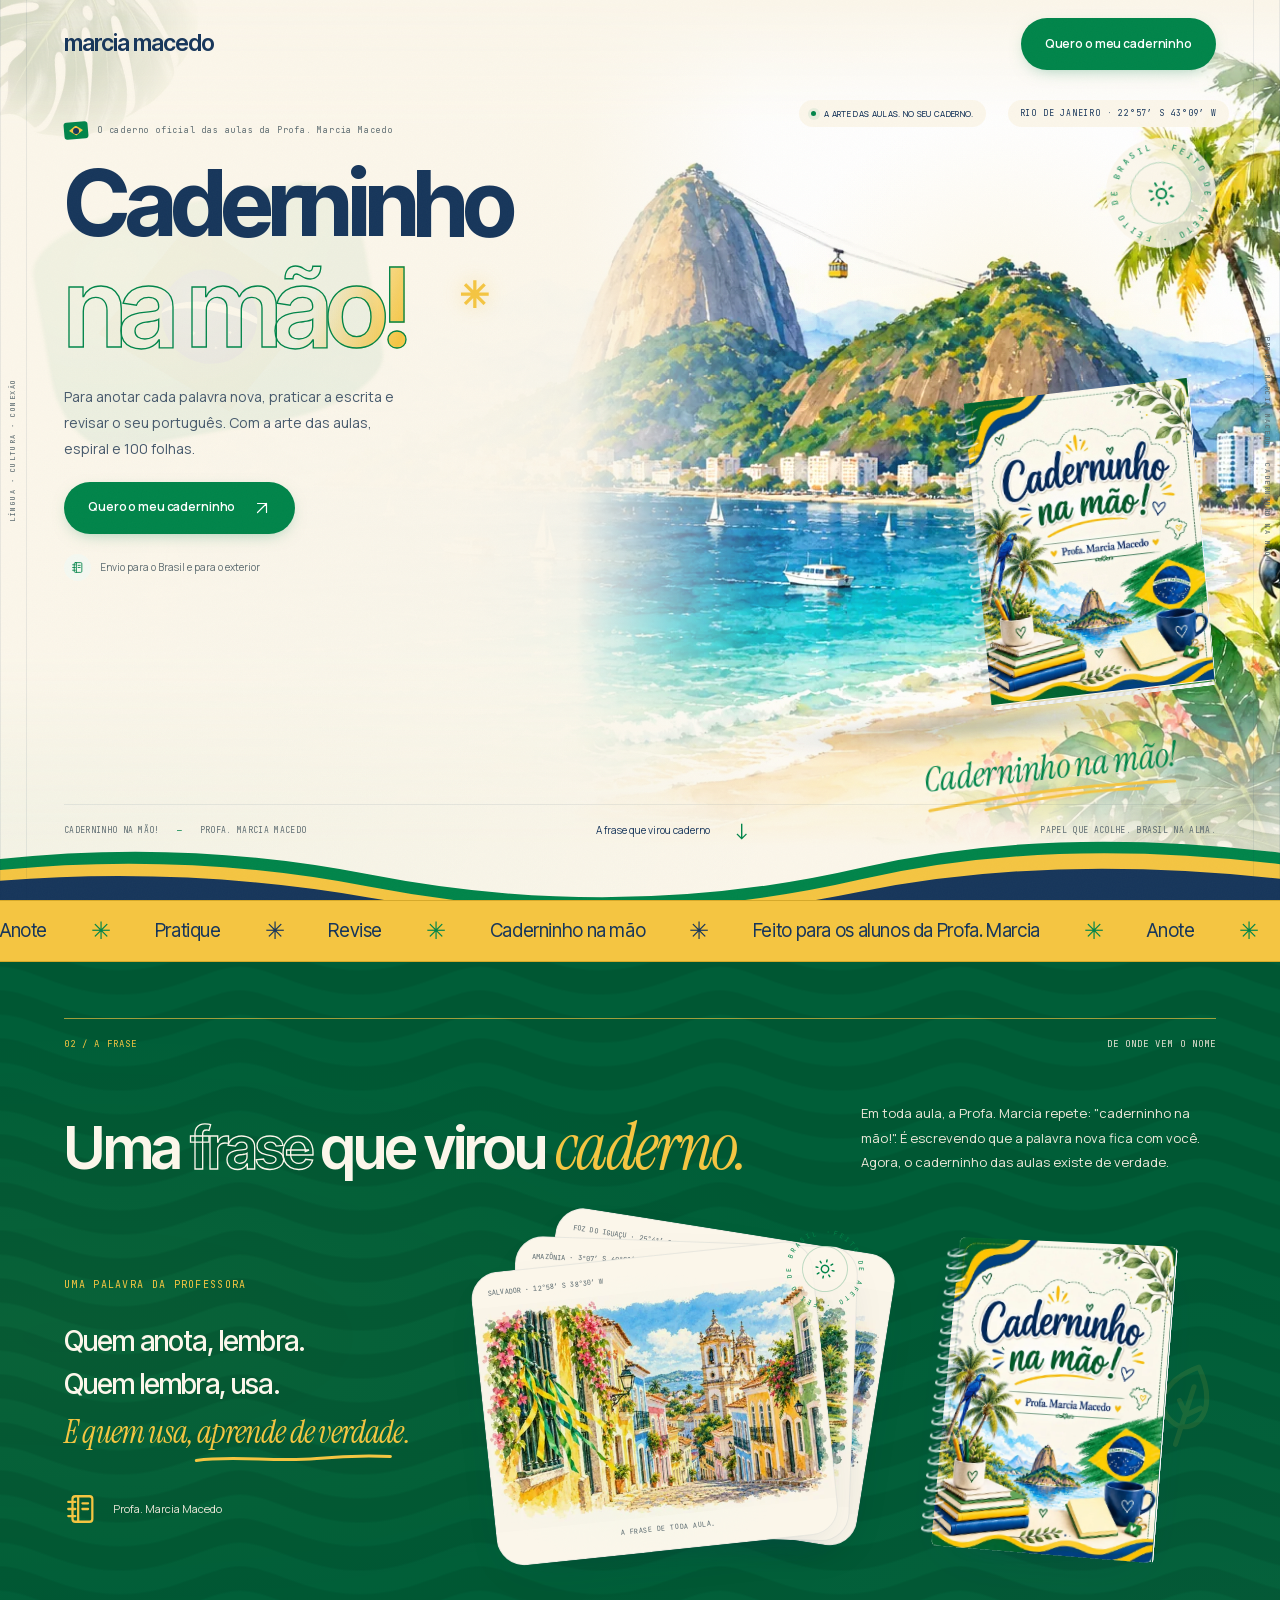
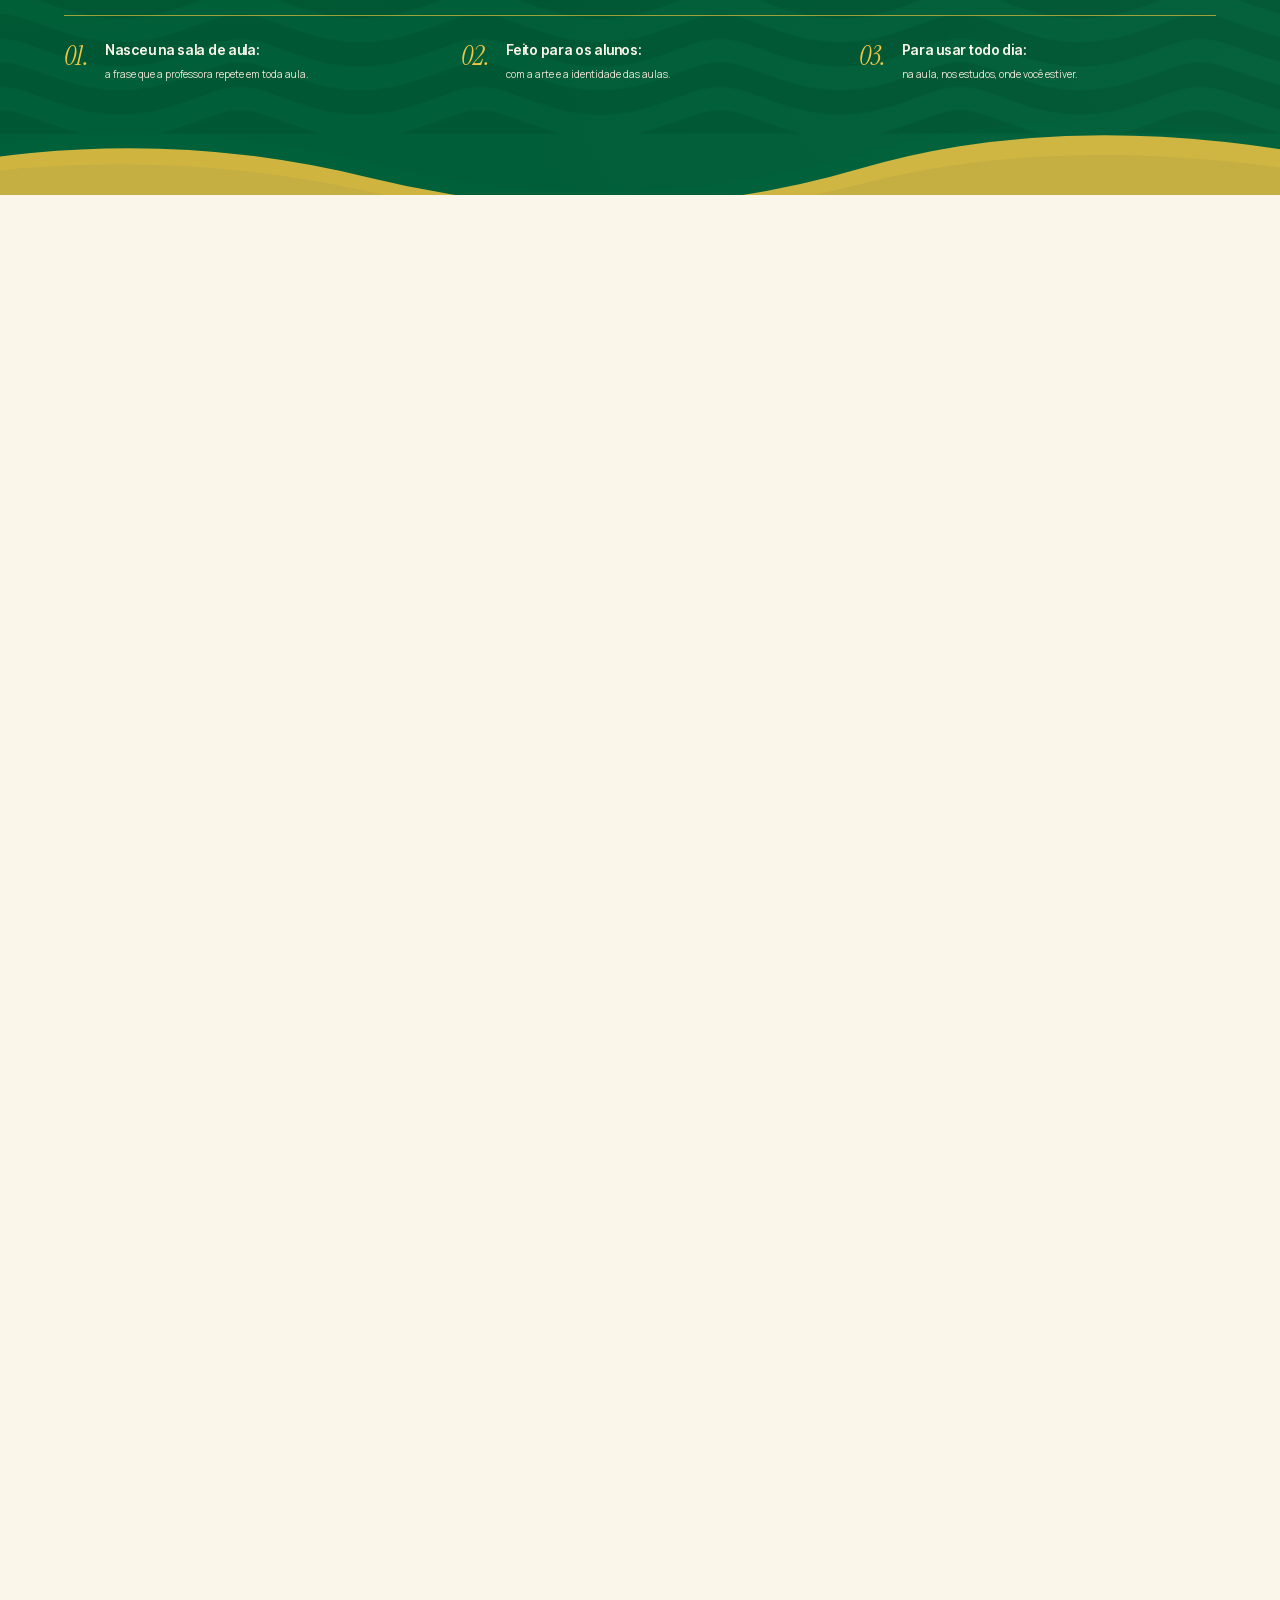
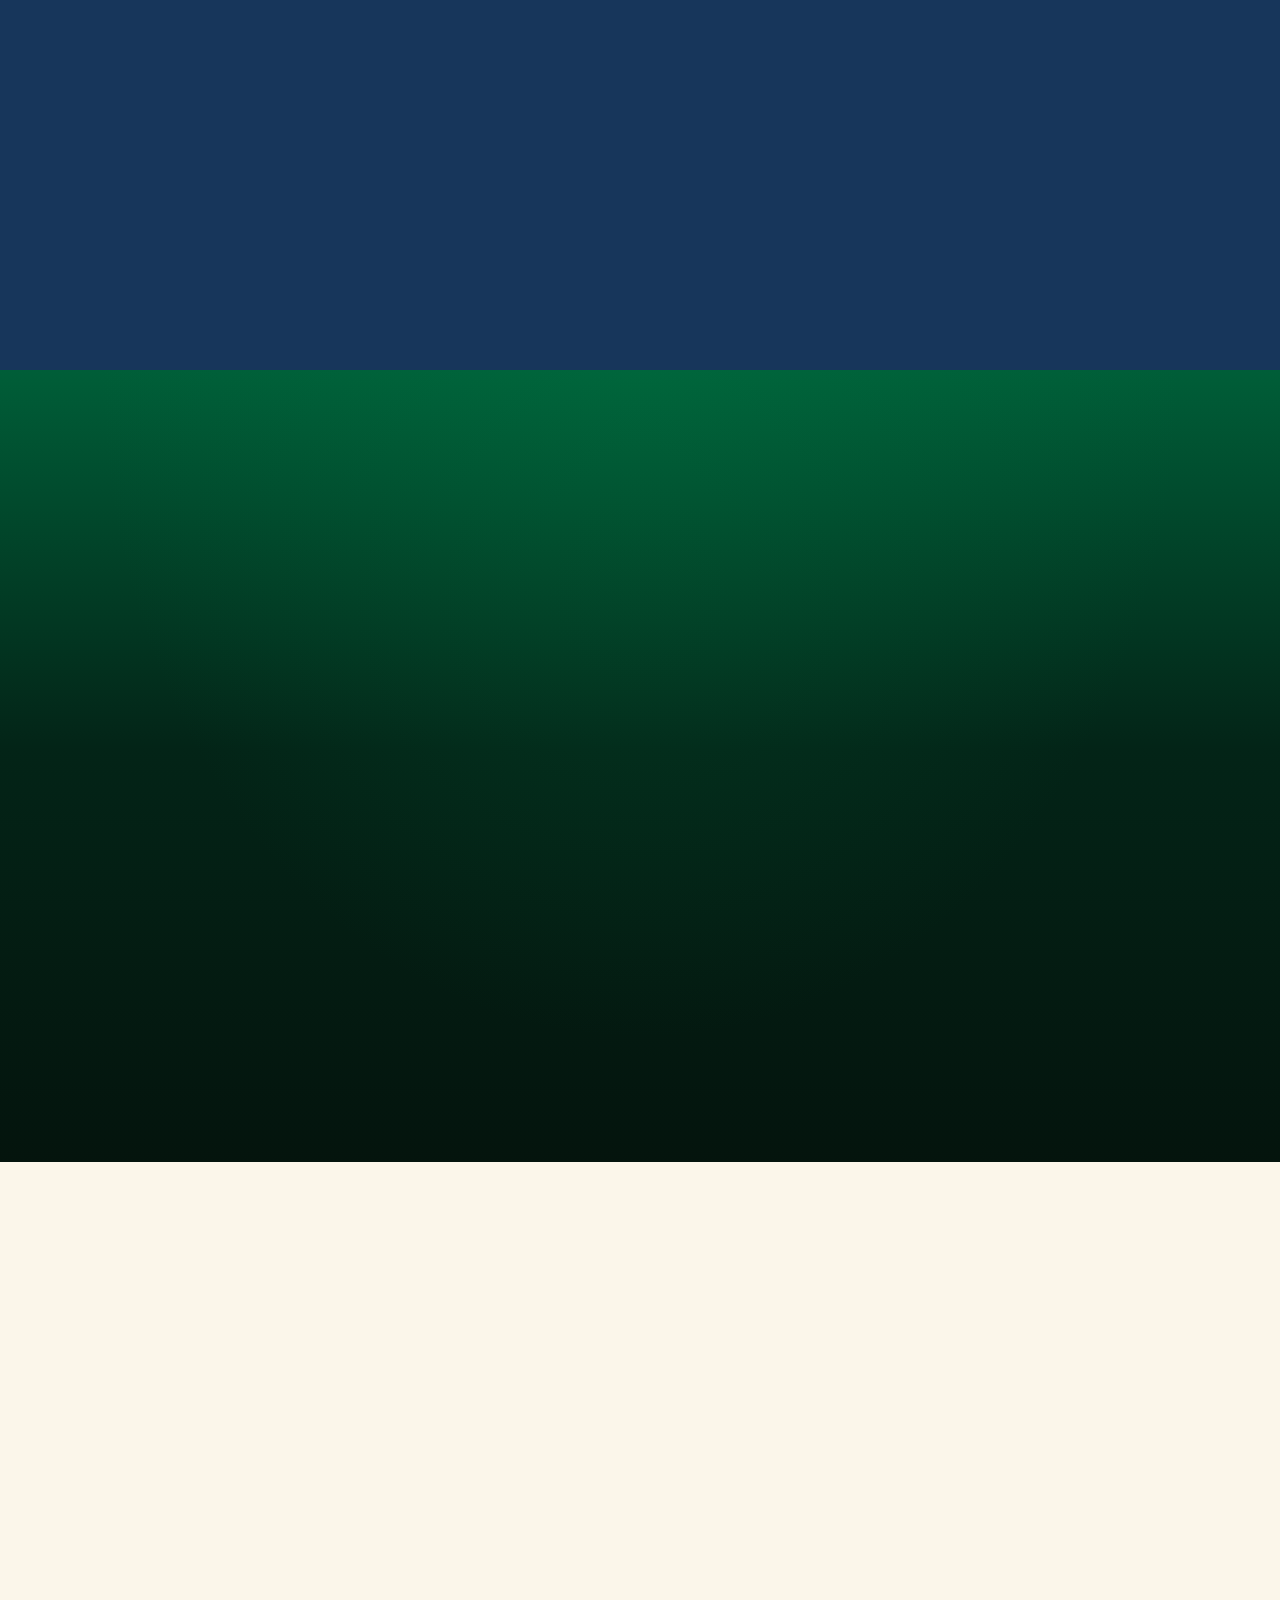
==== commit 036ded70: "Corrige abertura local do case Caderninho" ====
--- a/caderninho-marcia/index.html
+++ b/caderninho-marcia/index.html
@@ -4,6 +4,21 @@
   <meta charset="utf-8">
   <meta name="viewport" content="width=device-width, initial-scale=1, viewport-fit=cover">
   <meta name="robots" content="noindex, nofollow">
+  <script>
+    // Caminhos relativos preservam a abertura direta do arquivo e a prévia em servidores.
+    if (/^https?:$/.test(location.protocol)) {
+      // Preload com CORS só funciona em HTTP/HTTPS; no arquivo local, o CSS carrega as fontes.
+      for (const fonte of ['inter-tight-latin.woff2', 'manrope-latin.woff2']) {
+        const preload = document.createElement('link');
+        preload.rel = 'preload';
+        preload.as = 'font';
+        preload.type = 'font/woff2';
+        preload.crossOrigin = 'anonymous';
+        preload.href = 'assets/fonts/' + fonte;
+        document.head.append(preload);
+      }
+    }
+  </script>
   <!-- URL DE PRODUÇÃO: https://caderninho-marcia.vercel.app/
        Ao mudar para um domínio próprio, substitua esta URL em canonical, og:url, og:image e twitter:image abaixo. -->
   <meta name="theme-color" content="#00854A">
@@ -26,17 +41,15 @@
   <meta name="twitter:description" content="O caderno das aulas da Profa. Marcia Macedo para quem está aprendendo português. A5, espiral, 200 páginas pautadas. Envio para o Brasil e para o exterior.">
   <meta name="twitter:image" content="https://alissonsegecs.com.br/caderninho-marcia/assets/images/og-image.jpg">
   <meta name="twitter:image:alt" content="Capa do Caderninho na Mão!, da Profa. Marcia Macedo, ao lado do título em verde e azul sobre fundo creme.">
-  <link rel="icon" href="/caderninho-marcia/favicon.ico" sizes="32x32">
-  <link rel="icon" type="image/svg+xml" href="/caderninho-marcia/favicon.svg">
-  <link rel="apple-touch-icon" href="/caderninho-marcia/apple-touch-icon.png">
-  <link rel="preload" href="/caderninho-marcia/assets/fonts/inter-tight-latin.woff2" as="font" type="font/woff2" crossorigin>
-  <link rel="preload" href="/caderninho-marcia/assets/fonts/manrope-latin.woff2" as="font" type="font/woff2" crossorigin>
-  <link rel="preload" as="image" type="image/webp" fetchpriority="high" imagesrcset="/caderninho-marcia/assets/images/brasil-aquarela-640.webp 640w, /caderninho-marcia/assets/images/brasil-aquarela-1024.webp 1024w, /caderninho-marcia/assets/images/brasil-aquarela-1536.webp 1536w" imagesizes="100vw">
-  <link rel="preload" as="image" type="image/webp" imagesrcset="/caderninho-marcia/assets/images/capa-400.webp 400w, /caderninho-marcia/assets/images/capa-700.webp 700w, /caderninho-marcia/assets/images/capa-1054.webp 1054w" imagesizes="(max-width: 720px) 60vw, 420px">
-  <link rel="stylesheet" href="/caderninho-marcia/assets/design_system.css">
-  <link rel="stylesheet" href="/caderninho-marcia/assets/pagina.css">
-  <script src="/caderninho-marcia/assets/design_system.js" defer></script>
-  <script src="/caderninho-marcia/assets/pagina.js" defer></script>
+  <link rel="icon" href="favicon.ico" sizes="32x32">
+  <link rel="icon" type="image/svg+xml" href="favicon.svg">
+  <link rel="apple-touch-icon" href="apple-touch-icon.png">
+  <link rel="preload" as="image" type="image/webp" fetchpriority="high" imagesrcset="assets/images/brasil-aquarela-640.webp 640w, assets/images/brasil-aquarela-1024.webp 1024w, assets/images/brasil-aquarela-1536.webp 1536w" imagesizes="100vw">
+  <link rel="preload" as="image" type="image/webp" imagesrcset="assets/images/capa-400.webp 400w, assets/images/capa-700.webp 700w, assets/images/capa-1054.webp 1054w" imagesizes="(max-width: 720px) 60vw, 420px">
+  <link rel="stylesheet" href="assets/design_system.css">
+  <link rel="stylesheet" href="assets/pagina.css">
+  <script src="assets/design_system.js" defer></script>
+  <script src="assets/pagina.js" defer></script>
 </head>
 <body class="sales-page">
   <a class="skip-link" href="#conteudo">Pular para o conteúdo</a>
@@ -58,12 +71,12 @@
     <!-- As demais seções serão preenchidas nas próximas etapas. -->
     <section class="hero section section-cream" id="inicio" aria-labelledby="inicio-titulo">
       <div class="hero-backdrop" aria-hidden="true">
-        <picture><source type="image/webp" srcset="/caderninho-marcia/assets/images/brasil-aquarela-640.webp 640w, /caderninho-marcia/assets/images/brasil-aquarela-1024.webp 1024w, /caderninho-marcia/assets/images/brasil-aquarela-1536.webp 1536w" sizes="100vw"><img class="landscape hero-landscape" src="/caderninho-marcia/assets/images/brasil-aquarela.png" width="1536" height="1024" alt="" fetchpriority="high" decoding="async"></picture>
-        <picture><source type="image/webp" srcset="/caderninho-marcia/assets/images/brasil-aquarela-640.webp 640w, /caderninho-marcia/assets/images/brasil-aquarela-1024.webp 1024w, /caderninho-marcia/assets/images/brasil-aquarela-1536.webp 1536w" sizes="100vw"><img class="landscape hero-landscape hero-landscape-vivid" src="/caderninho-marcia/assets/images/brasil-aquarela.png" width="1536" height="1024" alt="" decoding="async"></picture>
+        <picture><source type="image/webp" srcset="assets/images/brasil-aquarela-640.webp 640w, assets/images/brasil-aquarela-1024.webp 1024w, assets/images/brasil-aquarela-1536.webp 1536w" sizes="100vw"><img class="landscape hero-landscape" src="assets/images/brasil-aquarela.png" width="1536" height="1024" alt="" fetchpriority="high" decoding="async"></picture>
+        <picture><source type="image/webp" srcset="assets/images/brasil-aquarela-640.webp 640w, assets/images/brasil-aquarela-1024.webp 1024w, assets/images/brasil-aquarela-1536.webp 1536w" sizes="100vw"><img class="landscape hero-landscape hero-landscape-vivid" src="assets/images/brasil-aquarela.png" width="1536" height="1024" alt="" decoding="async"></picture>
       </div>
       <div class="hero-glow bloom" data-ds-bloom aria-hidden="true"></div>
-      <picture><source type="image/webp" srcset="/caderninho-marcia/assets/images/folha-360.webp 360w, /caderninho-marcia/assets/images/folha-700.webp 700w" sizes="340px"><img class="hero-tropical hero-tropical-top" src="/caderninho-marcia/assets/images/folha.png" alt="" aria-hidden="true" decoding="async"></picture>
-      <picture><source type="image/webp" srcset="/caderninho-marcia/assets/images/folha-360.webp 360w, /caderninho-marcia/assets/images/folha-700.webp 700w" sizes="340px"><img class="hero-tropical hero-tropical-bottom" src="/caderninho-marcia/assets/images/folha.png" alt="" aria-hidden="true" decoding="async"></picture>
+      <picture><source type="image/webp" srcset="assets/images/folha-360.webp 360w, assets/images/folha-700.webp 700w" sizes="340px"><img class="hero-tropical hero-tropical-top" src="assets/images/folha.png" alt="" aria-hidden="true" decoding="async"></picture>
+      <picture><source type="image/webp" srcset="assets/images/folha-360.webp 360w, assets/images/folha-700.webp 700w" sizes="340px"><img class="hero-tropical hero-tropical-bottom" src="assets/images/folha.png" alt="" aria-hidden="true" decoding="async"></picture>
       <div class="side-rail left" aria-hidden="true"><span class="rail-text">LÍNGUA · CULTURA · CONEXÃO</span></div>
       <div class="side-rail right" aria-hidden="true"><span class="rail-text">PROFA. MARCIA MACEDO · CADERNINHO NA MÃO!</span></div>
       <div class="container hero-grid">
@@ -83,7 +96,7 @@
       </div>
       <figure class="hero-art" data-reveal="scale" aria-label="O caderninho diante da paisagem em aquarela do Pão de Açúcar, com o bondinho visível.">
         <div class="caderno-3d hero-book" id="caderno-hero" data-caderno data-caderno-loop role="img" aria-label="Caderninho na Mão! em 3D: capa ilustrada, miolo original, espiral transparente e 100 folhas, diante da praia do Rio.">
-          <img class="caderno-fallback" src="/caderninho-marcia/assets/images/capa.jpg" width="1054" height="1493" alt="" decoding="async">
+          <img class="caderno-fallback" src="assets/images/capa.jpg" width="1054" height="1493" alt="" decoding="async">
         </div>
         <figcaption class="annot coord badge badge-white">RIO DE JANEIRO · 22°57′ S 43°09′ W</figcaption>
         <div class="postmark" aria-hidden="true"><svg viewBox="0 0 120 120"><defs><path id="inicio-stamp-ring" d="M60 12a48 48 0 1 1-.1 0"/></defs><text><textPath href="#inicio-stamp-ring" textLength="298">FEITO DE AFETO · FEITO DE BRASIL · </textPath></text></svg><span><svg class="icon"><use href="#i-sun"/></svg></span></div>
@@ -113,21 +126,21 @@
             <div class="postais-pilha">
               <button type="button" class="postal" data-postal aria-label="Postal de Salvador: aquarela do Pelourinho, com casarões coloridos e fitas do Senhor do Bonfim. Trazer para a frente.">
                 <span class="flag-art ds-window phrase-art postal-face">
-                  <picture><source type="image/webp" srcset="/caderninho-marcia/assets/images/postal-salvador-480.webp 480w, /caderninho-marcia/assets/images/postal-salvador-800.webp 800w, /caderninho-marcia/assets/images/postal-salvador-1200.webp 1200w" sizes="(max-width: 720px) 50vw, 34vw"><img src="/caderninho-marcia/assets/images/postal-salvador.jpg" width="1536" height="1024" alt="Aquarela do Pelourinho, em Salvador, com casarões coloridos e fitas do Senhor do Bonfim." loading="lazy" decoding="async"></picture>
+                  <picture><source type="image/webp" srcset="assets/images/postal-salvador-480.webp 480w, assets/images/postal-salvador-800.webp 800w, assets/images/postal-salvador-1200.webp 1200w" sizes="(max-width: 720px) 50vw, 34vw"><img src="assets/images/postal-salvador.jpg" width="1536" height="1024" alt="Aquarela do Pelourinho, em Salvador, com casarões coloridos e fitas do Senhor do Bonfim." loading="lazy" decoding="async"></picture>
                   <span class="annot coord phrase-coordinates">SALVADOR · 12°58′ S 38°30′ W</span>
                   <span class="window-caption">A FRASE DE TODA AULA.</span>
                 </span>
               </button>
               <button type="button" class="postal" data-postal aria-label="Postal da Amazônia: aquarela de um rio com vitórias-régias e um tucano na floresta. Trazer para a frente.">
                 <span class="flag-art ds-window phrase-art postal-face">
-                  <picture><source type="image/webp" srcset="/caderninho-marcia/assets/images/postal-amazonia-480.webp 480w, /caderninho-marcia/assets/images/postal-amazonia-800.webp 800w, /caderninho-marcia/assets/images/postal-amazonia-1200.webp 1200w" sizes="(max-width: 720px) 50vw, 34vw"><img src="/caderninho-marcia/assets/images/postal-amazonia.jpg" width="1536" height="1024" alt="Aquarela da Amazônia, com vitórias-régias no rio e um tucano na floresta." loading="lazy" decoding="async"></picture>
+                  <picture><source type="image/webp" srcset="assets/images/postal-amazonia-480.webp 480w, assets/images/postal-amazonia-800.webp 800w, assets/images/postal-amazonia-1200.webp 1200w" sizes="(max-width: 720px) 50vw, 34vw"><img src="assets/images/postal-amazonia.jpg" width="1536" height="1024" alt="Aquarela da Amazônia, com vitórias-régias no rio e um tucano na floresta." loading="lazy" decoding="async"></picture>
                   <span class="annot coord phrase-coordinates">AMAZÔNIA · 3°07′ S 60°01′ W</span>
                   <span class="window-caption">A FRASE DE TODA AULA.</span>
                 </span>
               </button>
               <button type="button" class="postal" data-postal aria-label="Postal de Foz do Iguaçu: aquarela das cataratas com arco-íris e um quati. Trazer para a frente.">
                 <span class="flag-art ds-window phrase-art postal-face">
-                  <picture><source type="image/webp" srcset="/caderninho-marcia/assets/images/postal-iguacu-480.webp 480w, /caderninho-marcia/assets/images/postal-iguacu-800.webp 800w, /caderninho-marcia/assets/images/postal-iguacu-1200.webp 1200w" sizes="(max-width: 720px) 50vw, 34vw"><img src="/caderninho-marcia/assets/images/postal-iguacu.jpg" width="1536" height="1024" alt="Aquarela das Cataratas do Iguaçu, com arco-íris e um quati na pedra." loading="lazy" decoding="async"></picture>
+                  <picture><source type="image/webp" srcset="assets/images/postal-iguacu-480.webp 480w, assets/images/postal-iguacu-800.webp 800w, assets/images/postal-iguacu-1200.webp 1200w" sizes="(max-width: 720px) 50vw, 34vw"><img src="assets/images/postal-iguacu.jpg" width="1536" height="1024" alt="Aquarela das Cataratas do Iguaçu, com arco-íris e um quati na pedra." loading="lazy" decoding="async"></picture>
                   <span class="annot coord phrase-coordinates">FOZ DO IGUAÇU · 25°41′ S 54°26′ W</span>
                   <span class="window-caption">A FRASE DE TODA AULA.</span>
                 </span>
@@ -139,7 +152,7 @@
             </div>
           </figure>
           <div class="caderno-3d frase-book" id="caderno-frase" data-caderno data-caderno-closed data-caderno-hover data-reveal role="img" aria-label="Capa inteira do Caderninho na mão!, da Profa. Marcia Macedo, com arte brasileira em verde, amarelo e azul.">
-            <img class="caderno-fallback" src="/caderninho-marcia/assets/images/capa.jpg" width="1054" height="1493" alt="" loading="lazy" decoding="async">
+            <img class="caderno-fallback" src="assets/images/capa.jpg" width="1054" height="1493" alt="" loading="lazy" decoding="async">
           </div>
         </div>
         <div class="principles" data-reveal>
@@ -153,16 +166,16 @@
     <section class="section ds-group section-cream vitrine" id="para-que" aria-labelledby="para-que-titulo">
       <div class="hero-glow bloom" data-ds-bloom aria-hidden="true"></div>
       <div class="vitrine-decor" aria-hidden="true">
-        <div class="vitrine-object vitrine-postal" data-vitrine-object data-depth=".035"><picture><source type="image/webp" srcset="/caderninho-marcia/assets/images/selo-240.webp 240w, /caderninho-marcia/assets/images/selo-480.webp 480w" sizes="240px"><img src="/caderninho-marcia/assets/images/selo.png" width="1536" height="1024" alt="" loading="lazy" decoding="async"></picture></div>
-        <div class="vitrine-object vitrine-selo" data-vitrine-object data-depth="-.025"><picture><source type="image/webp" srcset="/caderninho-marcia/assets/images/selo-240.webp 240w, /caderninho-marcia/assets/images/selo-480.webp 480w" sizes="240px"><img src="/caderninho-marcia/assets/images/selo.png" width="1536" height="1024" alt="" loading="lazy" decoding="async"></picture></div>
-        <div class="vitrine-object vitrine-folha" data-vitrine-object data-depth=".025"><picture><source type="image/webp" srcset="/caderninho-marcia/assets/images/folha-360.webp 360w, /caderninho-marcia/assets/images/folha-700.webp 700w" sizes="340px"><img src="/caderninho-marcia/assets/images/folha.png" width="1312" height="1199" alt="" loading="lazy" decoding="async"></picture></div>
-        <div class="vitrine-object vitrine-lapis" data-vitrine-object data-depth="-.035"><picture><source type="image/webp" srcset="/caderninho-marcia/assets/images/lapis-240.webp 240w, /caderninho-marcia/assets/images/lapis-480.webp 480w" sizes="230px"><img src="/caderninho-marcia/assets/images/lapis.png" width="1292" height="1218" alt="" loading="lazy" decoding="async"></picture></div>
+        <div class="vitrine-object vitrine-postal" data-vitrine-object data-depth=".035"><picture><source type="image/webp" srcset="assets/images/selo-240.webp 240w, assets/images/selo-480.webp 480w" sizes="240px"><img src="assets/images/selo.png" width="1536" height="1024" alt="" loading="lazy" decoding="async"></picture></div>
+        <div class="vitrine-object vitrine-selo" data-vitrine-object data-depth="-.025"><picture><source type="image/webp" srcset="assets/images/selo-240.webp 240w, assets/images/selo-480.webp 480w" sizes="240px"><img src="assets/images/selo.png" width="1536" height="1024" alt="" loading="lazy" decoding="async"></picture></div>
+        <div class="vitrine-object vitrine-folha" data-vitrine-object data-depth=".025"><picture><source type="image/webp" srcset="assets/images/folha-360.webp 360w, assets/images/folha-700.webp 700w" sizes="340px"><img src="assets/images/folha.png" width="1312" height="1199" alt="" loading="lazy" decoding="async"></picture></div>
+        <div class="vitrine-object vitrine-lapis" data-vitrine-object data-depth="-.035"><picture><source type="image/webp" srcset="assets/images/lapis-240.webp 240w, assets/images/lapis-480.webp 480w" sizes="230px"><img src="assets/images/lapis.png" width="1292" height="1218" alt="" loading="lazy" decoding="async"></picture></div>
       </div>
       <div class="container">
         <div class="sec-rule" data-reveal><span>03 / O CADERNO POR DENTRO</span><span>UM CADERNO, MUITOS USOS</span></div>
         <div class="ds-grid2 vitrine-grid">
           <span class="vitrine-photo-sombra" aria-hidden="true"></span>
-          <figure class="ds-window vitrine-photo" data-reveal="scale"><picture><source type="image/webp" srcset="/caderninho-marcia/assets/images/mao-caderno-480.webp 480w, /caderninho-marcia/assets/images/mao-caderno-800.webp 800w, /caderninho-marcia/assets/images/mao-caderno-1254.webp 1254w" sizes="(max-width: 720px) 100vw, 45vw"><img src="/caderninho-marcia/assets/images/mao-caderno.jpg" width="1254" height="1254" alt="Uma mão segura o Caderninho na Mão!, com capa ilustrada e espiral, diante da paisagem do Rio." loading="lazy" decoding="async"></picture></figure>
+          <figure class="ds-window vitrine-photo" data-reveal="scale"><picture><source type="image/webp" srcset="assets/images/mao-caderno-480.webp 480w, assets/images/mao-caderno-800.webp 800w, assets/images/mao-caderno-1254.webp 1254w" sizes="(max-width: 720px) 100vw, 45vw"><img src="assets/images/mao-caderno.jpg" width="1254" height="1254" alt="Uma mão segura o Caderninho na Mão!, com capa ilustrada e espiral, diante da paisagem do Rio." loading="lazy" decoding="async"></picture></figure>
 
           <div class="notes-carousel" data-notes-carousel data-reveal aria-roledescription="carrossel" role="region" aria-label="Exemplos de anotações no caderninho">
             <p class="sr-only" id="notas-ajuda">Use as setas anterior e próxima, as setas do teclado ou arraste a página para explorar as anotações.</p>
@@ -170,35 +183,35 @@
               <div class="notes-track">
                 <article class="notes-slide is-current" data-note-slide data-note-label="VOCABULÁRIO" role="group" aria-roledescription="slide" aria-label="1 de 5 · Vocabulário" aria-hidden="false">
                   <div class="note-paper">
-                    <picture><source type="image/webp" srcset="/caderninho-marcia/assets/images/miolo-400.webp 400w, /caderninho-marcia/assets/images/miolo-760.webp 760w, /caderninho-marcia/assets/images/miolo-1200.webp 1200w" sizes="(max-width: 720px) 90vw, 400px"><img src="/caderninho-marcia/assets/images/miolo.png" width="1748" height="2480" alt="" loading="lazy" decoding="async" draggable="false"></picture>
+                    <picture><source type="image/webp" srcset="assets/images/miolo-400.webp 400w, assets/images/miolo-760.webp 760w, assets/images/miolo-1200.webp 1200w" sizes="(max-width: 720px) 90vw, 400px"><img src="assets/images/miolo.png" width="1748" height="2480" alt="" loading="lazy" decoding="async" draggable="false"></picture>
                     <span class="badge badge-white note-label">VOCABULÁRIO</span>
                     <div class="note-writing"><p class="note-term">saudade <span class="note-pronunciation">· /sawˈda.dʒi/ · substantivo</span></p><p>A falta que a gente sente de alguém, de um lugar ou de um momento.</p><p>"Que saudade das nossas aulas!"</p></div>
                   </div>
                 </article>
                 <article class="notes-slide" data-note-slide data-note-label="VOCABULÁRIO" role="group" aria-roledescription="slide" aria-label="2 de 5 · Vocabulário" aria-hidden="true" inert>
                   <div class="note-paper">
-                    <picture><source type="image/webp" srcset="/caderninho-marcia/assets/images/miolo-400.webp 400w, /caderninho-marcia/assets/images/miolo-760.webp 760w, /caderninho-marcia/assets/images/miolo-1200.webp 1200w" sizes="(max-width: 720px) 90vw, 400px"><img src="/caderninho-marcia/assets/images/miolo.png" width="1748" height="2480" alt="" loading="lazy" decoding="async" draggable="false"></picture>
+                    <picture><source type="image/webp" srcset="assets/images/miolo-400.webp 400w, assets/images/miolo-760.webp 760w, assets/images/miolo-1200.webp 1200w" sizes="(max-width: 720px) 90vw, 400px"><img src="assets/images/miolo.png" width="1748" height="2480" alt="" loading="lazy" decoding="async" draggable="false"></picture>
                     <span class="badge badge-white note-label">VOCABULÁRIO</span>
                     <div class="note-writing"><p class="note-term">cafuné <span class="note-pronunciation">· /ka.fuˈnɛ/ · substantivo</span></p><p>Carinho que a gente faz passando a mão, de leve, nos cabelos de alguém.</p><p>"Tem palavras que parecem um abraço."</p></div>
                   </div>
                 </article>
                 <article class="notes-slide" data-note-slide data-note-label="ESCRITA" role="group" aria-roledescription="slide" aria-label="3 de 5 · Escrita" aria-hidden="true" inert>
                   <div class="note-paper">
-                    <picture><source type="image/webp" srcset="/caderninho-marcia/assets/images/miolo-400.webp 400w, /caderninho-marcia/assets/images/miolo-760.webp 760w, /caderninho-marcia/assets/images/miolo-1200.webp 1200w" sizes="(max-width: 720px) 90vw, 400px"><img src="/caderninho-marcia/assets/images/miolo.png" width="1748" height="2480" alt="" loading="lazy" decoding="async" draggable="false"></picture>
+                    <picture><source type="image/webp" srcset="assets/images/miolo-400.webp 400w, assets/images/miolo-760.webp 760w, assets/images/miolo-1200.webp 1200w" sizes="(max-width: 720px) 90vw, 400px"><img src="assets/images/miolo.png" width="1748" height="2480" alt="" loading="lazy" decoding="async" draggable="false"></picture>
                     <span class="badge badge-white note-label">ESCRITA</span>
                     <div class="note-writing"><p>Eu moro em Buenos Aires.</p><p>Eu gosto de café com leite.</p><p>Amanhã eu vou à praia com meus amigos.</p></div>
                   </div>
                 </article>
                 <article class="notes-slide" data-note-slide data-note-label="DÚVIDAS" role="group" aria-roledescription="slide" aria-label="4 de 5 · Dúvidas" aria-hidden="true" inert>
                   <div class="note-paper">
-                    <picture><source type="image/webp" srcset="/caderninho-marcia/assets/images/miolo-400.webp 400w, /caderninho-marcia/assets/images/miolo-760.webp 760w, /caderninho-marcia/assets/images/miolo-1200.webp 1200w" sizes="(max-width: 720px) 90vw, 400px"><img src="/caderninho-marcia/assets/images/miolo.png" width="1748" height="2480" alt="" loading="lazy" decoding="async" draggable="false"></picture>
+                    <picture><source type="image/webp" srcset="assets/images/miolo-400.webp 400w, assets/images/miolo-760.webp 760w, assets/images/miolo-1200.webp 1200w" sizes="(max-width: 720px) 90vw, 400px"><img src="assets/images/miolo.png" width="1748" height="2480" alt="" loading="lazy" decoding="async" draggable="false"></picture>
                     <span class="badge badge-white note-label">DÚVIDAS</span>
                     <div class="note-writing"><p class="note-term">Perguntar na aula:</p><p>Qual a diferença entre "por" e "para"?</p><p>Quando eu uso "a gente" no lugar de "nós"?</p></div>
                   </div>
                 </article>
                 <article class="notes-slide" data-note-slide data-note-label="REVISÃO" role="group" aria-roledescription="slide" aria-label="5 de 5 · Revisão" aria-hidden="true" inert>
                   <div class="note-paper">
-                    <picture><source type="image/webp" srcset="/caderninho-marcia/assets/images/miolo-400.webp 400w, /caderninho-marcia/assets/images/miolo-760.webp 760w, /caderninho-marcia/assets/images/miolo-1200.webp 1200w" sizes="(max-width: 720px) 90vw, 400px"><img src="/caderninho-marcia/assets/images/miolo.png" width="1748" height="2480" alt="" loading="lazy" decoding="async" draggable="false"></picture>
+                    <picture><source type="image/webp" srcset="assets/images/miolo-400.webp 400w, assets/images/miolo-760.webp 760w, assets/images/miolo-1200.webp 1200w" sizes="(max-width: 720px) 90vw, 400px"><img src="assets/images/miolo.png" width="1748" height="2480" alt="" loading="lazy" decoding="async" draggable="false"></picture>
                     <span class="badge badge-white note-label">REVISÃO</span>
                     <div class="note-writing"><p>Palavras da semana: saudade, cafuné, cheiro, abraço, sobremesa.</p><p class="note-term">Já sei usar 4 de 5! ✓</p></div>
                   </div>
@@ -270,8 +283,8 @@
           <figure class="details-stage" data-active-detail="01" aria-label="Veja de perto cada detalhe do caderninho">
             <div class="hero-glow bloom" data-ds-bloom aria-hidden="true"></div>
             <div class="details-scene" data-reveal="scale">
-              <div class="caderno-3d details-book" id="caderno-detalhes" data-caderno data-caderno-interactive data-caderno-feature="01" data-contracapa="/caderninho-marcia/assets/images/contra-capa.webp" role="img" aria-label="Caderninho na Mão! em 3D: Tamanho A5.">
-                <img class="caderno-fallback" src="/caderninho-marcia/assets/images/capa.jpg" width="1054" height="1493" alt="" loading="lazy" decoding="async">
+              <div class="caderno-3d details-book" id="caderno-detalhes" data-caderno data-caderno-interactive data-caderno-feature="01" data-contracapa="assets/images/contra-capa.webp" role="img" aria-label="Caderninho na Mão! em 3D: Tamanho A5.">
+                <img class="caderno-fallback" src="assets/images/capa.jpg" width="1054" height="1493" alt="" loading="lazy" decoding="async">
               </div>
               <div class="details-ruler" aria-hidden="true"><span class="meta">14,8 x 21 cm</span></div>
               <span class="details-active-number" aria-hidden="true">01</span>
@@ -297,10 +310,10 @@
           <div class="oferta-produto">
             <div class="oferta-livro">
               <div class="oferta-livro-glow" aria-hidden="true"></div>
-              <div class="oferta-objeto oferta-folha" aria-hidden="true"><picture><source type="image/webp" srcset="/caderninho-marcia/assets/images/folha-360.webp 360w, /caderninho-marcia/assets/images/folha-700.webp 700w" sizes="340px"><img src="/caderninho-marcia/assets/images/folha.png" width="1312" height="1199" alt="" loading="lazy" decoding="async"></picture></div>
-              <div class="oferta-objeto oferta-lapis" aria-hidden="true"><picture><source type="image/webp" srcset="/caderninho-marcia/assets/images/lapis-240.webp 240w, /caderninho-marcia/assets/images/lapis-480.webp 480w" sizes="230px"><img src="/caderninho-marcia/assets/images/lapis.png" width="1292" height="1218" alt="" loading="lazy" decoding="async"></picture></div>
+              <div class="oferta-objeto oferta-folha" aria-hidden="true"><picture><source type="image/webp" srcset="assets/images/folha-360.webp 360w, assets/images/folha-700.webp 700w" sizes="340px"><img src="assets/images/folha.png" width="1312" height="1199" alt="" loading="lazy" decoding="async"></picture></div>
+              <div class="oferta-objeto oferta-lapis" aria-hidden="true"><picture><source type="image/webp" srcset="assets/images/lapis-240.webp 240w, assets/images/lapis-480.webp 480w" sizes="230px"><img src="assets/images/lapis.png" width="1292" height="1218" alt="" loading="lazy" decoding="async"></picture></div>
               <div class="caderno-3d oferta-book" id="caderno-oferta" data-caderno data-caderno-closed data-caderno-hover role="img" aria-label="Caderninho na Mão! em 3D, fechado, com a capa ilustrada das aulas.">
-                <img class="caderno-fallback" src="/caderninho-marcia/assets/images/capa.jpg" width="1054" height="1493" alt="" loading="lazy" decoding="async">
+                <img class="caderno-fallback" src="assets/images/capa.jpg" width="1054" height="1493" alt="" loading="lazy" decoding="async">
               </div>
             </div>
             <div class="oferta-produto-info">
@@ -362,7 +375,7 @@
         <div class="passos-trilha">
           <div class="passos-linha" aria-hidden="true">
             <span class="passos-linha-cheia"></span>
-            <picture><source type="image/webp" srcset="/caderninho-marcia/assets/images/lapis-240.webp 240w, /caderninho-marcia/assets/images/lapis-480.webp 480w" sizes="230px"><img class="passos-lapis" src="/caderninho-marcia/assets/images/lapis.png" width="1292" height="1218" alt="" loading="lazy" decoding="async"></picture>
+            <picture><source type="image/webp" srcset="assets/images/lapis-240.webp 240w, assets/images/lapis-480.webp 480w" sizes="230px"><img class="passos-lapis" src="assets/images/lapis.png" width="1292" height="1218" alt="" loading="lazy" decoding="async"></picture>
           </div>
           <ol class="passos-lista">
             <li class="passo" data-passo>
@@ -371,7 +384,7 @@
               <div class="passo-imagem">
                 <button class="passo-tela" type="button" data-lightbox aria-label="Ampliar imagem: botão dourado Quero o meu caderninho, nesta página">
                   <span class="tela-barra" aria-hidden="true"><i></i><i></i><i></i></span>
-                  <img src="/caderninho-marcia/assets/images/passo-1-botao.jpg" width="1220" height="264" alt="Botão dourado Quero o meu caderninho, em destaque na faixa verde desta página." loading="lazy" decoding="async">
+                  <img src="assets/images/passo-1-botao.jpg" width="1220" height="264" alt="Botão dourado Quero o meu caderninho, em destaque na faixa verde desta página." loading="lazy" decoding="async">
                 </button>
               </div>
             </li>
@@ -381,7 +394,7 @@
               <div class="passo-imagem">
                 <button class="passo-tela" type="button" data-lightbox aria-label="Ampliar imagem: carrinho do Clube de Autores com o campo de quantidade">
                   <span class="tela-barra" aria-hidden="true"><i></i><i></i><i></i></span>
-                  <img src="/caderninho-marcia/assets/images/passo-2-quantidade.jpg" width="1304" height="502" alt="Tela do carrinho do Clube de Autores com o Caderninho na Mão e o campo de quantidade e o botão Recalcular destacados." loading="lazy" decoding="async">
+                  <img src="assets/images/passo-2-quantidade.jpg" width="1304" height="502" alt="Tela do carrinho do Clube de Autores com o Caderninho na Mão e o campo de quantidade e o botão Recalcular destacados." loading="lazy" decoding="async">
                 </button>
               </div>
             </li>
@@ -391,7 +404,7 @@
               <div class="passo-imagem">
                 <button class="passo-tela" type="button" data-lightbox aria-label="Ampliar imagem: opções de envio do carrinho">
                   <span class="tela-barra" aria-hidden="true"><i></i><i></i><i></i></span>
-                  <img src="/caderninho-marcia/assets/images/passo-3-entrega.jpg" width="1620" height="288" alt="Quadro Informações de envio com as opções receber pelo correio, receber fora do Brasil e retirar na gráfica." loading="lazy" decoding="async">
+                  <img src="assets/images/passo-3-entrega.jpg" width="1620" height="288" alt="Quadro Informações de envio com as opções receber pelo correio, receber fora do Brasil e retirar na gráfica." loading="lazy" decoding="async">
                 </button>
               </div>
             </li>
@@ -401,7 +414,7 @@
               <div class="passo-imagem">
                 <button class="passo-tela" type="button" data-lightbox aria-label="Ampliar imagem: formulário de endereço para entrega">
                   <span class="tela-barra" aria-hidden="true"><i></i><i></i><i></i></span>
-                  <img src="/caderninho-marcia/assets/images/passo-4-dados.jpg" width="1580" height="1124" alt="Formulário Confirme o endereço para entrega, com os campos país, CEP, estado, endereço, número, cidade, bairro e complemento." loading="lazy" decoding="async">
+                  <img src="assets/images/passo-4-dados.jpg" width="1580" height="1124" alt="Formulário Confirme o endereço para entrega, com os campos país, CEP, estado, endereço, número, cidade, bairro e complemento." loading="lazy" decoding="async">
                 </button>
               </div>
             </li>
@@ -421,7 +434,7 @@
           </ol>
         </div>
         <aside class="passos-bilhete" data-reveal aria-labelledby="passos-bilhete-titulo">
-          <picture><source type="image/webp" srcset="/caderninho-marcia/assets/images/selo-240.webp 240w, /caderninho-marcia/assets/images/selo-480.webp 480w" sizes="240px"><img class="passos-bilhete-selo" src="/caderninho-marcia/assets/images/selo.png" width="1536" height="1024" alt="" loading="lazy" decoding="async"></picture>
+          <picture><source type="image/webp" srcset="assets/images/selo-240.webp 240w, assets/images/selo-480.webp 480w" sizes="240px"><img class="passos-bilhete-selo" src="assets/images/selo.png" width="1536" height="1024" alt="" loading="lazy" decoding="async"></picture>
           <h3 class="handwritten" id="passos-bilhete-titulo">Mora fora do Brasil?</h3>
           <p>Escolha "Desejo receber fora do Brasil" e tenha em mãos o seu número fiscal ou documento do seu país (por exemplo, DNI ou CUIT na Argentina e NIF em Portugal). O frete e o prazo aparecem antes do pagamento.</p>
         </aside>
@@ -478,7 +491,7 @@
                 <span class="purchase-stamp" aria-hidden="true"><span class="mini-flag"><i></i></span><span class="meta">BRASIL</span></span>
                 <div class="purchase-portrait">
                   <div class="bloom portrait-glow" data-ds-bloom aria-hidden="true"></div>
-                  <picture><source type="image/webp" srcset="/caderninho-marcia/assets/images/marcia-320.webp 320w, /caderninho-marcia/assets/images/marcia-640.webp 640w" sizes="260px"><img src="/caderninho-marcia/assets/images/marcia.png" width="1254" height="1254" alt="Retrato em aquarela da Profa. Marcia Macedo." loading="lazy" decoding="async"></picture>
+                  <picture><source type="image/webp" srcset="assets/images/marcia-320.webp 320w, assets/images/marcia-640.webp 640w" sizes="260px"><img src="assets/images/marcia.png" width="1254" height="1254" alt="Retrato em aquarela da Profa. Marcia Macedo." loading="lazy" decoding="async"></picture>
                 </div>
                 <h3 id="compra-card-titulo">Pronto para ter o seu caderninho?</h3>
                 <p class="purchase-total"><strong data-preco></strong> <span class="caption">+ frete</span></p>
@@ -493,8 +506,8 @@
 
     <section class="section closing-section section-dark section-forest" id="chamada-final" aria-labelledby="chamada-final-titulo">
       <div class="hero-glow bloom" data-ds-bloom aria-hidden="true"></div>
-      <picture><source type="image/webp" srcset="/caderninho-marcia/assets/images/folha-360.webp 360w, /caderninho-marcia/assets/images/folha-700.webp 700w" sizes="340px"><img class="hero-tropical hero-tropical-top" src="/caderninho-marcia/assets/images/folha.png" alt="" aria-hidden="true" loading="lazy" decoding="async"></picture>
-      <picture><source type="image/webp" srcset="/caderninho-marcia/assets/images/folha-360.webp 360w, /caderninho-marcia/assets/images/folha-700.webp 700w" sizes="340px"><img class="hero-tropical hero-tropical-bottom" src="/caderninho-marcia/assets/images/folha.png" alt="" aria-hidden="true" loading="lazy" decoding="async"></picture>
+      <picture><source type="image/webp" srcset="assets/images/folha-360.webp 360w, assets/images/folha-700.webp 700w" sizes="340px"><img class="hero-tropical hero-tropical-top" src="assets/images/folha.png" alt="" aria-hidden="true" loading="lazy" decoding="async"></picture>
+      <picture><source type="image/webp" srcset="assets/images/folha-360.webp 360w, assets/images/folha-700.webp 700w" sizes="340px"><img class="hero-tropical hero-tropical-bottom" src="assets/images/folha.png" alt="" aria-hidden="true" loading="lazy" decoding="async"></picture>
       <div class="container closing-grid">
         <div class="closing-copy">
           <span class="label" data-reveal>CADERNINHO NA MÃO. PORTUGUÊS NO CORAÇÃO.</span>
@@ -504,11 +517,11 @@
           <p class="caption closing-price" data-reveal><strong data-preco></strong> + frete · Envio para o Brasil e para o exterior</p>
         </div>
         <div class="closing-stage" data-reveal="scale">
-          <div class="closing-objeto closing-folha" aria-hidden="true"><picture><source type="image/webp" srcset="/caderninho-marcia/assets/images/folha-360.webp 360w, /caderninho-marcia/assets/images/folha-700.webp 700w" sizes="340px"><img src="/caderninho-marcia/assets/images/folha.png" width="1312" height="1199" alt="" loading="lazy" decoding="async"></picture></div>
-          <div class="closing-objeto closing-selo" aria-hidden="true"><picture><source type="image/webp" srcset="/caderninho-marcia/assets/images/selo-240.webp 240w, /caderninho-marcia/assets/images/selo-480.webp 480w" sizes="240px"><img src="/caderninho-marcia/assets/images/selo.png" width="1536" height="1024" alt="" loading="lazy" decoding="async"></picture></div>
-          <div class="closing-objeto closing-lapis" aria-hidden="true"><picture><source type="image/webp" srcset="/caderninho-marcia/assets/images/lapis-240.webp 240w, /caderninho-marcia/assets/images/lapis-480.webp 480w" sizes="230px"><img src="/caderninho-marcia/assets/images/lapis.png" width="1292" height="1218" alt="" loading="lazy" decoding="async"></picture></div>
+          <div class="closing-objeto closing-folha" aria-hidden="true"><picture><source type="image/webp" srcset="assets/images/folha-360.webp 360w, assets/images/folha-700.webp 700w" sizes="340px"><img src="assets/images/folha.png" width="1312" height="1199" alt="" loading="lazy" decoding="async"></picture></div>
+          <div class="closing-objeto closing-selo" aria-hidden="true"><picture><source type="image/webp" srcset="assets/images/selo-240.webp 240w, assets/images/selo-480.webp 480w" sizes="240px"><img src="assets/images/selo.png" width="1536" height="1024" alt="" loading="lazy" decoding="async"></picture></div>
+          <div class="closing-objeto closing-lapis" aria-hidden="true"><picture><source type="image/webp" srcset="assets/images/lapis-240.webp 240w, assets/images/lapis-480.webp 480w" sizes="230px"><img src="assets/images/lapis.png" width="1292" height="1218" alt="" loading="lazy" decoding="async"></picture></div>
           <div class="caderno-3d closing-book" id="caderno-final" data-caderno data-caderno-closed data-caderno-hover role="img" aria-label="Caderninho na Mão! em 3D, fechado, com a capa ilustrada das aulas.">
-            <img class="caderno-fallback" src="/caderninho-marcia/assets/images/capa.jpg" width="1054" height="1493" alt="" loading="lazy" decoding="async">
+            <img class="caderno-fallback" src="assets/images/capa.jpg" width="1054" height="1493" alt="" loading="lazy" decoding="async">
           </div>
         </div>
       </div>
@@ -549,9 +562,9 @@
     <div class="caderno-lift"><div class="caderno-float"><div class="caderno-model">
       <div class="caderno-back"><img data-caderno-back alt="" hidden></div>
       <div class="caderno-edge caderno-edge-right"></div><div class="caderno-edge caderno-edge-bottom"></div>
-      <div class="caderno-page"><picture><source type="image/webp" srcset="/caderninho-marcia/assets/images/miolo-400.webp 400w, /caderninho-marcia/assets/images/miolo-760.webp 760w, /caderninho-marcia/assets/images/miolo-1200.webp 1200w" sizes="(max-width: 720px) 90vw, 400px"><img src="/caderninho-marcia/assets/images/miolo.png" width="1748" height="2480" alt="" decoding="async"></picture></div>
+      <div class="caderno-page"><picture><source type="image/webp" srcset="assets/images/miolo-400.webp 400w, assets/images/miolo-760.webp 760w, assets/images/miolo-1200.webp 1200w" sizes="(max-width: 720px) 90vw, 400px"><img src="assets/images/miolo.png" width="1748" height="2480" alt="" decoding="async"></picture></div>
       <div class="caderno-cover">
-        <div class="caderno-face caderno-cover-front"><picture><source type="image/webp" srcset="/caderninho-marcia/assets/images/capa-400.webp 400w, /caderninho-marcia/assets/images/capa-700.webp 700w, /caderninho-marcia/assets/images/capa-1054.webp 1054w" sizes="(max-width: 720px) 60vw, 420px"><img src="/caderninho-marcia/assets/images/capa.jpg" width="1054" height="1493" alt="" decoding="async"></picture></div>
+        <div class="caderno-face caderno-cover-front"><picture><source type="image/webp" srcset="assets/images/capa-400.webp 400w, assets/images/capa-700.webp 700w, assets/images/capa-1054.webp 1054w" sizes="(max-width: 720px) 60vw, 420px"><img src="assets/images/capa.jpg" width="1054" height="1493" alt="" decoding="async"></picture></div>
         <div class="caderno-face caderno-cover-inside"></div>
       </div>
       <div class="caderno-bindings" aria-hidden="true"></div>
